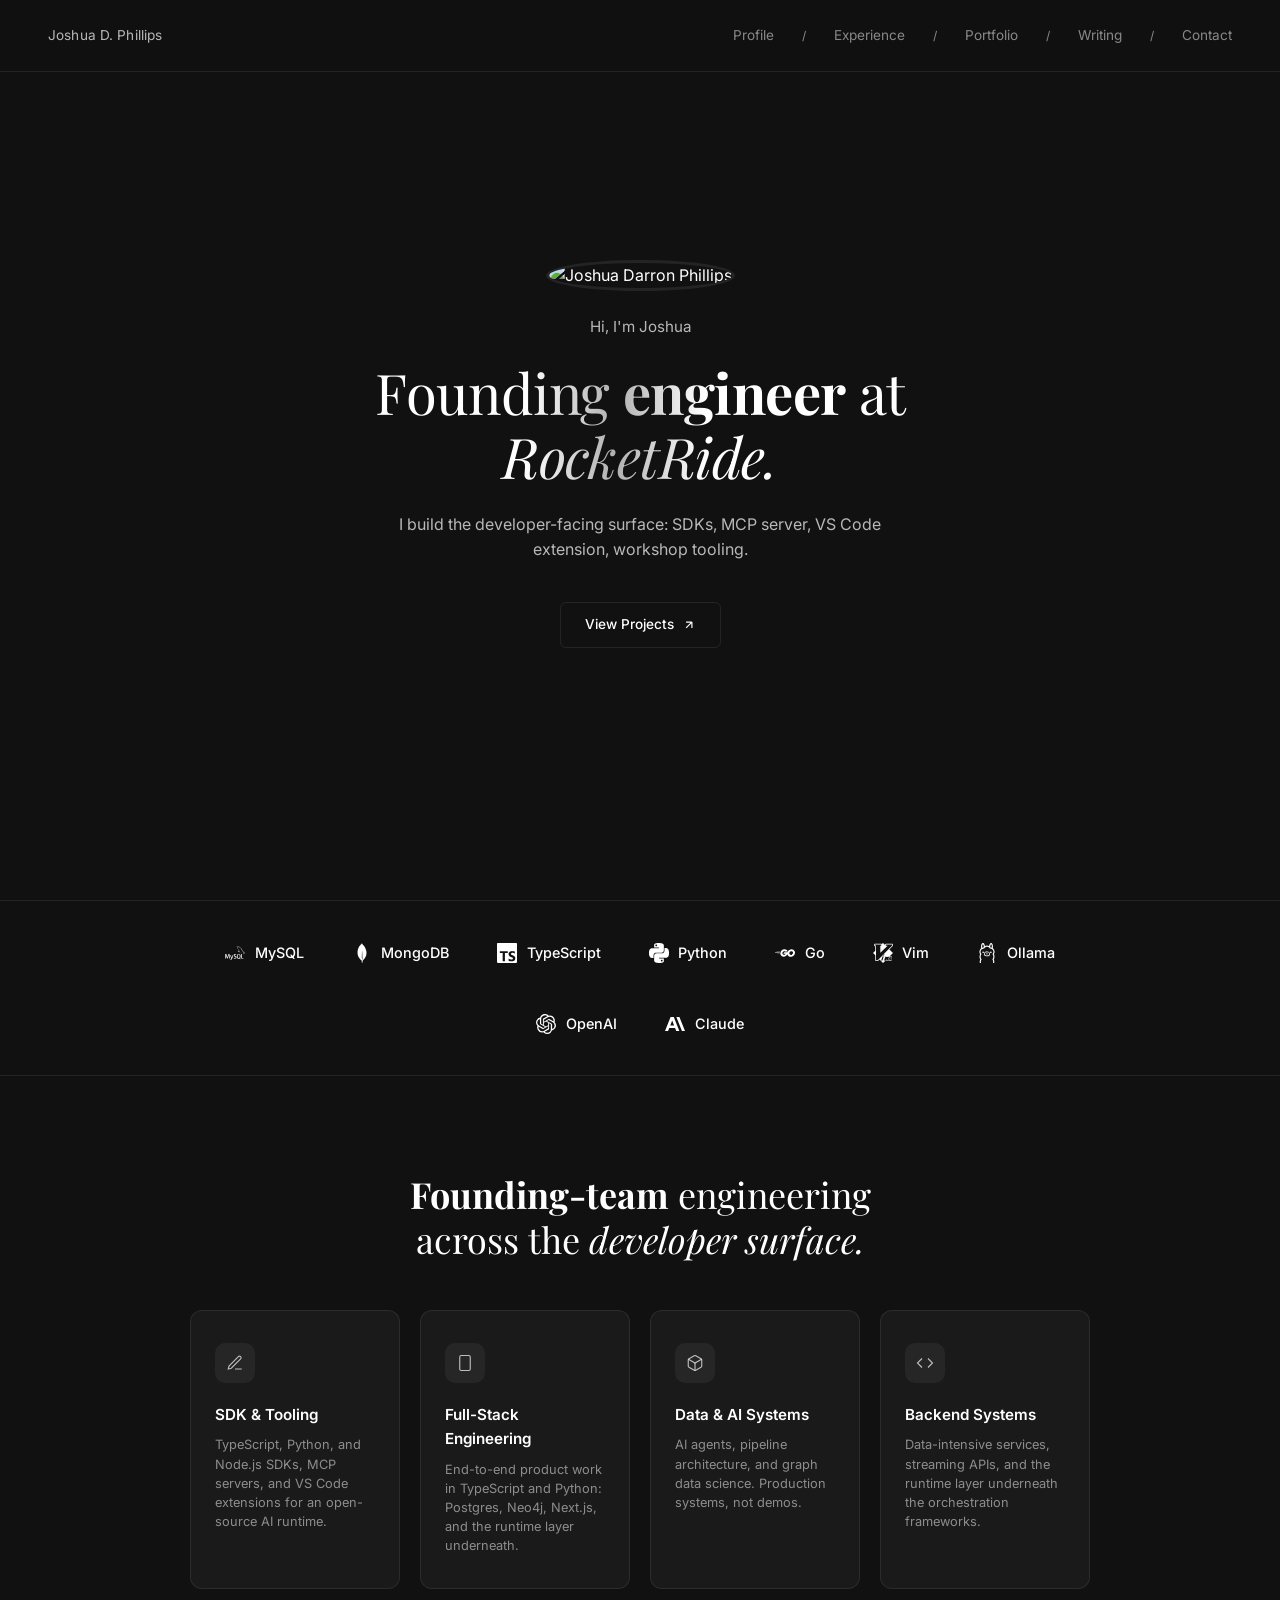
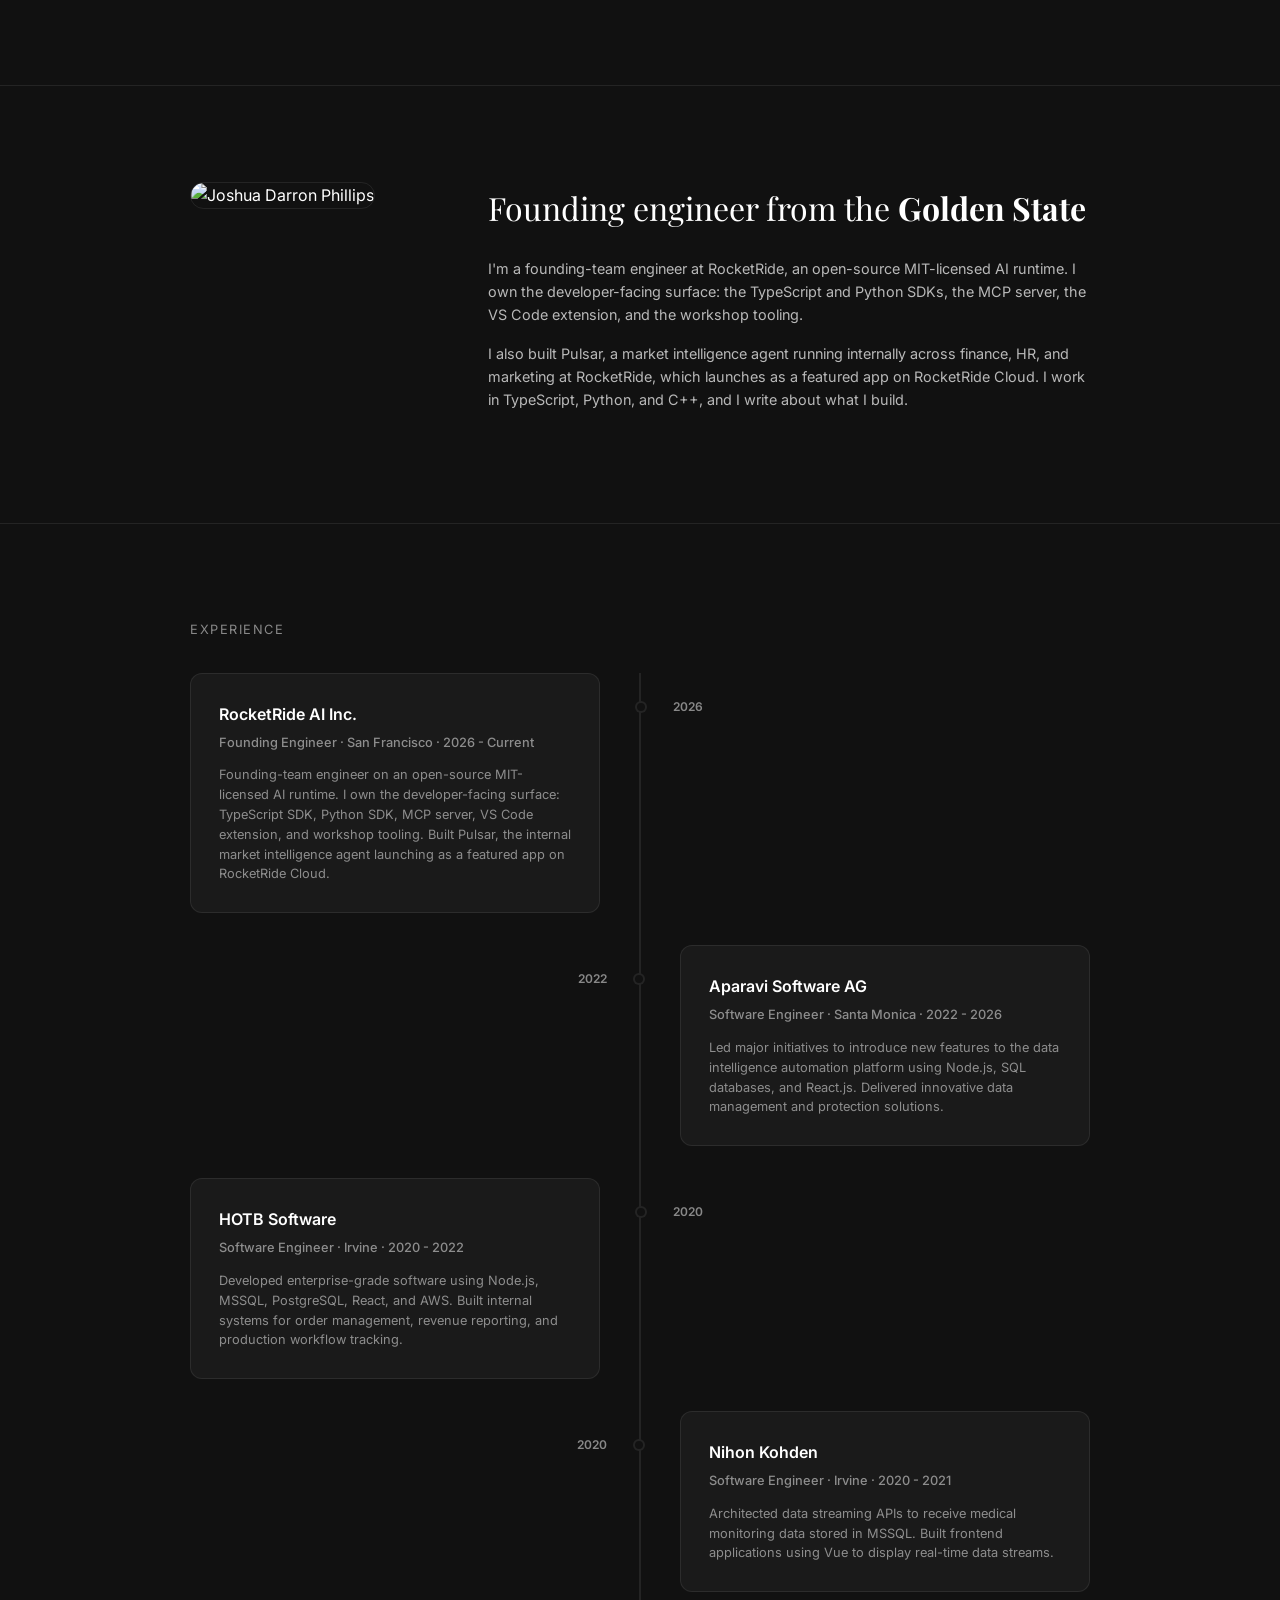
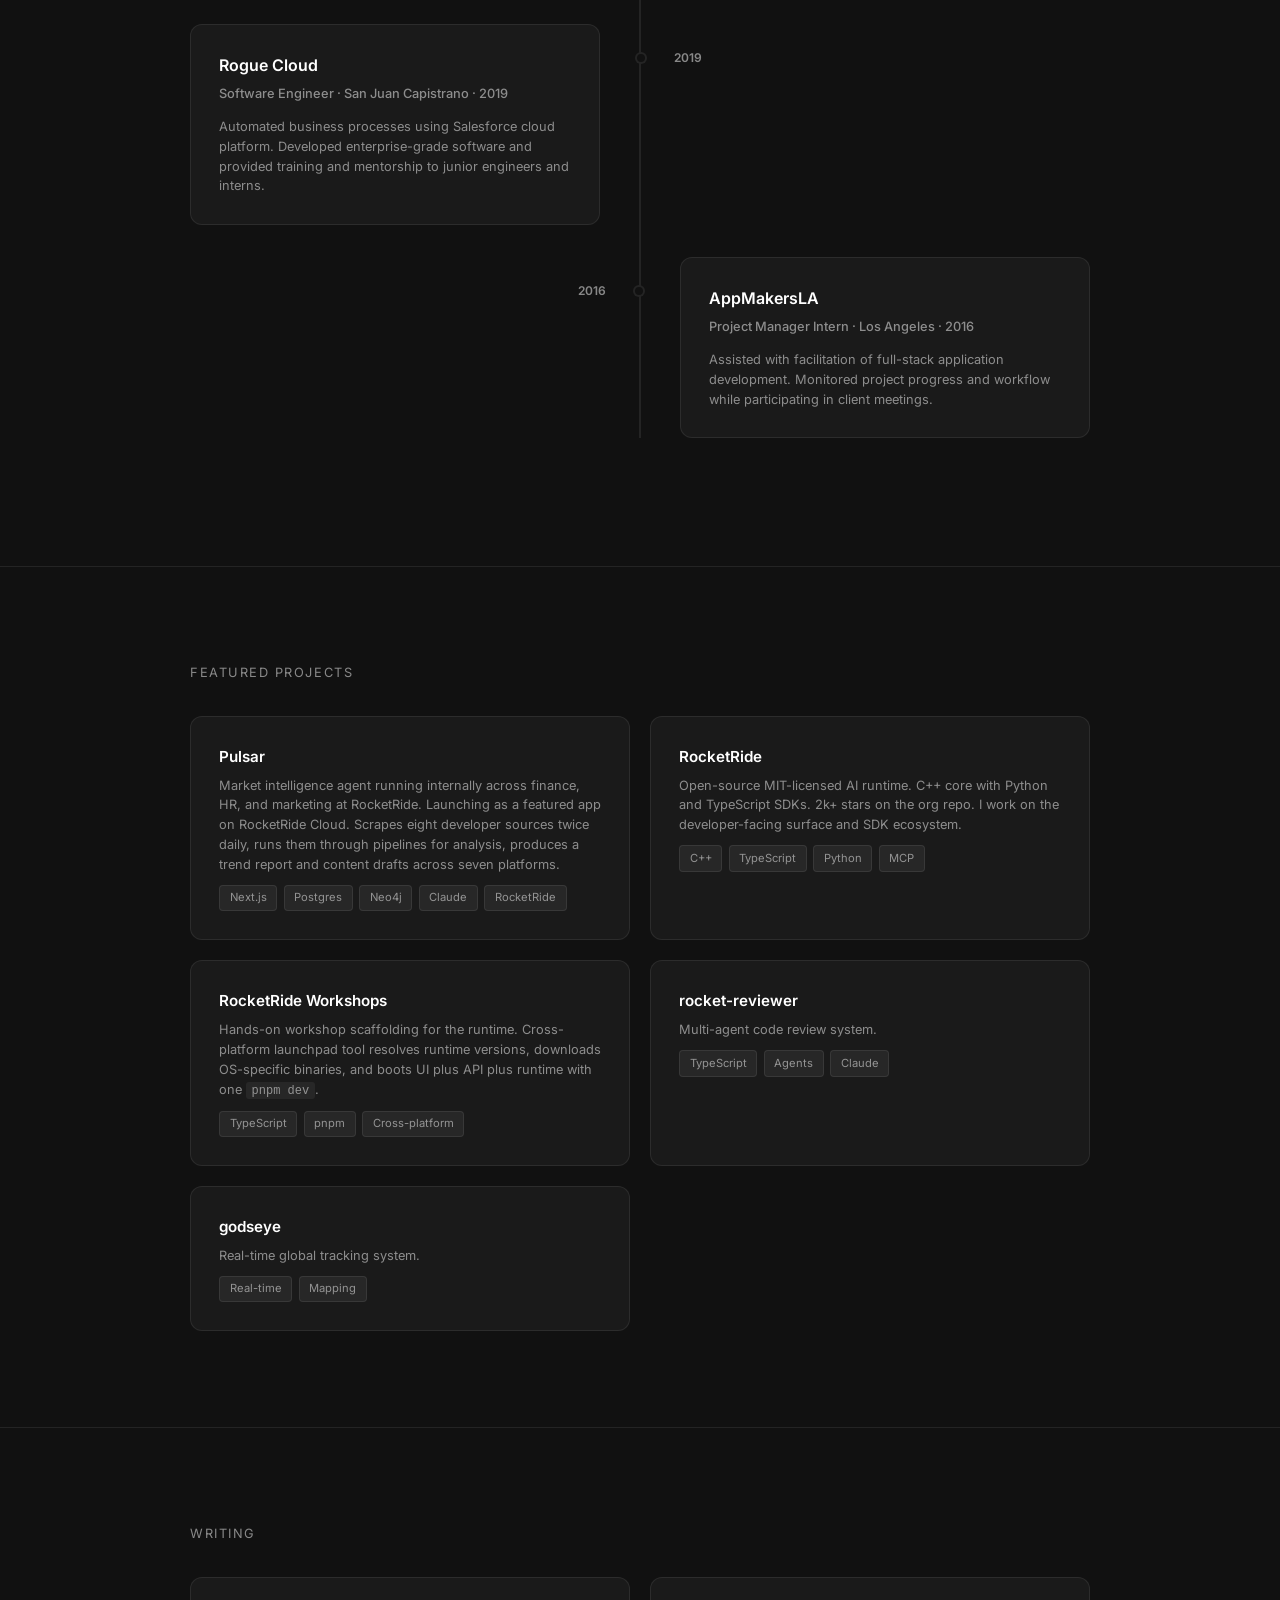
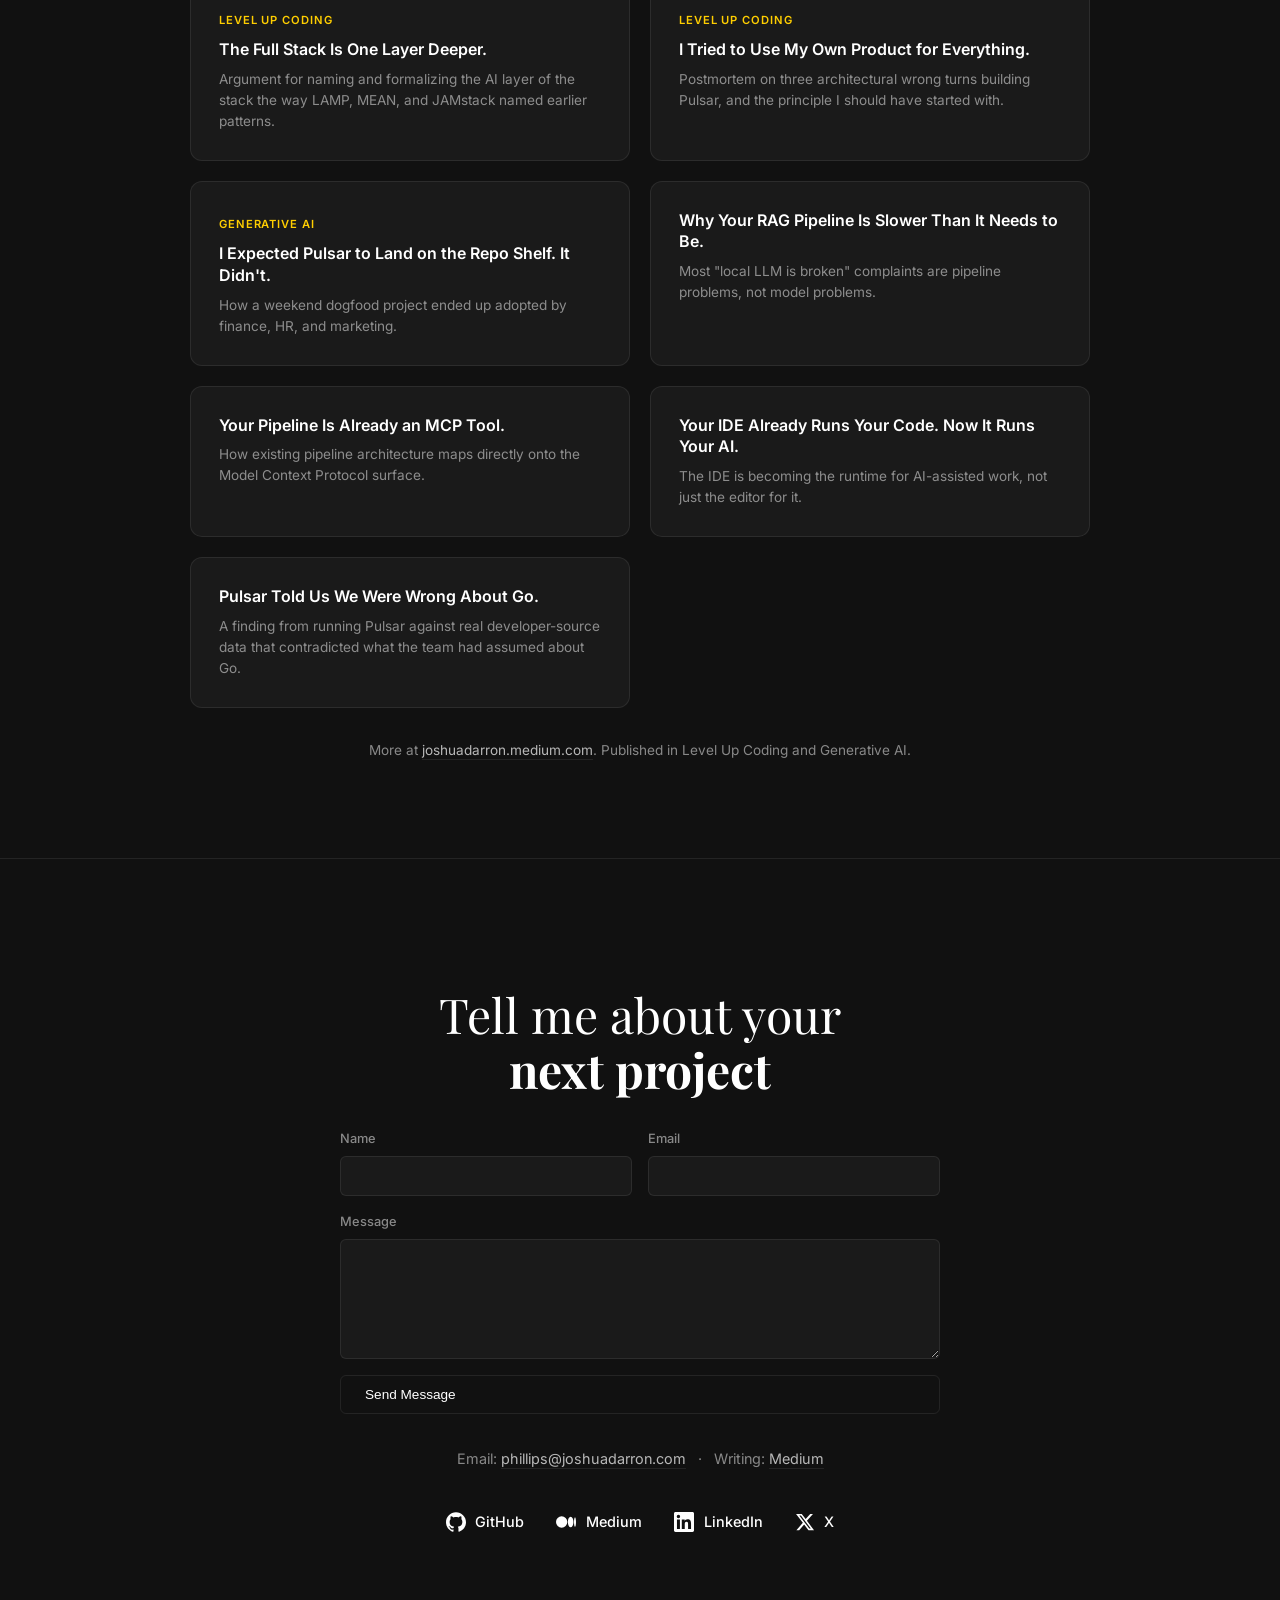
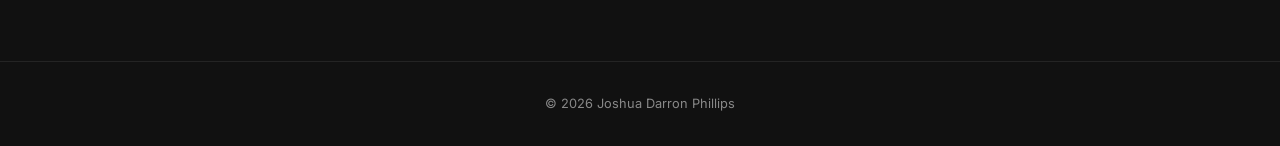
==== index.html @ dee1cbab "feat: Reposition as founding engineer and adopt clean URL routes. The site presented Joshua as a Dev" ====
<!DOCTYPE html>
<html lang="en">

<head>
	<!-- Google tag (gtag.js) -->
	<script async src="https://www.googletagmanager.com/gtag/js?id=G-89TTDMQYVC"></script>
	<script>
		window.dataLayer = window.dataLayer || [];
		function gtag(){dataLayer.push(arguments);}
		gtag('js', new Date());
		gtag('config', 'G-89TTDMQYVC');
	</script>
	<meta charset="utf-8">
	<meta name="viewport" content="width=device-width, initial-scale=1">
	<title>Joshua D. Phillips, Founding Engineer at RocketRide</title>
	<meta name="description" content="Founding-team engineer at RocketRide, an open-source MIT-licensed AI runtime. I own the developer-facing surface: TypeScript and Python SDKs, MCP server, VS Code extension, and workshop tooling. I write about what I build at joshuadarron.medium.com.">
	<meta name="author" content="Joshua Darron Phillips">
	<meta name="robots" content="index, follow, max-snippet:-1, max-image-preview:large">
	<link rel="canonical" href="https://joshuadarron.com/">
	<link rel="icon" type="image/svg+xml" href="./favicon.svg">

	<!-- Open Graph -->
	<meta property="og:type" content="website">
	<meta property="og:title" content="Joshua D. Phillips, Founding Engineer at RocketRide">
	<meta property="og:description" content="Founding-team engineer at RocketRide, an open-source MIT-licensed AI runtime. I own the developer-facing surface: TypeScript and Python SDKs, MCP server, VS Code extension, and workshop tooling.">
	<meta property="og:url" content="https://joshuadarron.com/">
	<meta property="og:image" content="https://joshuadarron.com/assets/img/profile.jpg">
	<meta property="og:site_name" content="Joshua Darron Phillips">
	<meta property="og:locale" content="en_US">

	<!-- Twitter Card -->
	<meta name="twitter:card" content="summary_large_image">
	<meta name="twitter:site" content="@joshuadarron">
	<meta name="twitter:creator" content="@joshuadarron">
	<meta name="twitter:title" content="Joshua D. Phillips, Founding Engineer at RocketRide">
	<meta name="twitter:description" content="Founding-team engineer at RocketRide, an open-source MIT-licensed AI runtime. I own the developer-facing surface: TypeScript and Python SDKs, MCP server, VS Code extension, and workshop tooling.">
	<meta name="twitter:image" content="https://joshuadarron.com/assets/img/profile.jpg">

	<!-- AI Crawlers -->
	<link rel="author" href="https://joshuadarron.com/llms.txt" type="text/plain">

	<link rel="preconnect" href="https://fonts.googleapis.com">
	<link rel="preconnect" href="https://fonts.gstatic.com" crossorigin>
	<link href="https://fonts.googleapis.com/css2?family=Inter:wght@400;500;600&family=Playfair+Display:ital,wght@0,400;0,700;1,400;1,700&display=swap"
		rel="stylesheet">
	<link rel="stylesheet" href="./assets/css/main.css">
	<link rel="stylesheet" href="./assets/css/animations.css">
	<script src="./assets/js/theme.js"></script>

	<!-- JSON-LD Structured Data -->
	<script type="application/ld+json">
	{
		"@context": "https://schema.org",
		"@graph": [
			{
				"@type": "WebSite",
				"@id": "https://joshuadarron.com/#website",
				"url": "https://joshuadarron.com/",
				"name": "Joshua Darron Phillips",
				"description": "Founding engineer at RocketRide, an open-source AI runtime. I build the developer-facing surface in TypeScript, Python, and C++."
			},
			{
				"@type": "ProfilePage",
				"@id": "https://joshuadarron.com/#profilepage",
				"url": "https://joshuadarron.com/",
				"name": "Joshua D. Phillips, Founding Engineer at RocketRide",
				"isPartOf": { "@id": "https://joshuadarron.com/#website" },
				"mainEntity": { "@id": "https://joshuadarron.com/#person" }
			},
			{
				"@type": "Person",
				"@id": "https://joshuadarron.com/#person",
				"name": "Joshua Darron Phillips",
				"jobTitle": "Founding Engineer",
				"worksFor": {
					"@type": "Organization",
					"name": "RocketRide AI Inc.",
					"url": "https://joshuadarron.com/experience/rocketride/"
				},
				"knowsAbout": [
					"AI Runtimes",
					"SDK Design",
					"MCP",
					"VS Code Extensions",
					"AI Agents",
					"Pipeline Architecture",
					"TypeScript",
					"Python",
					"C++",
					"Node.js",
					"Postgres",
					"Neo4j",
					"AWS",
					"Docker",
					"Backend Systems"
				],
				"email": "phillips@joshuadarron.com",
				"url": "https://joshuadarron.com/",
				"image": "https://joshuadarron.com/assets/img/profile.jpg",
				"address": {
					"@type": "PostalAddress",
					"addressRegion": "CA",
					"addressCountry": "US"
				},
				"sameAs": [
					"https://www.linkedin.com/in/joshuadarron/",
					"https://twitter.com/joshuadarron",
					"https://github.com/joshuadarron"
				]
			},
			{
				"@type": "ItemList",
				"@id": "https://joshuadarron.com/#experience-list",
				"name": "Professional Experience",
				"numberOfItems": 6,
				"itemListElement": [
					{
						"@type": "ListItem",
						"position": 1,
						"item": {
							"@type": "OrganizationRole",
							"roleName": "Founding Engineer",
							"startDate": "2026",
							"memberOf": { "@type": "Organization", "name": "RocketRide AI Inc." },
							"description": "Founding-team engineer owning the developer-facing surface: TypeScript SDK, Python SDK, MCP server, VS Code extension, and workshop tooling."
						}
					},
					{
						"@type": "ListItem",
						"position": 2,
						"item": {
							"@type": "OrganizationRole",
							"roleName": "Software Engineer",
							"startDate": "2022",
							"endDate": "2026",
							"memberOf": { "@type": "Organization", "name": "Aparavi Software AG" },
							"description": "Led major initiatives to introduce new features to the data intelligence automation platform."
						}
					},
					{
						"@type": "ListItem",
						"position": 3,
						"item": {
							"@type": "OrganizationRole",
							"roleName": "Software Engineer",
							"startDate": "2020",
							"endDate": "2022",
							"memberOf": { "@type": "Organization", "name": "HOTB Software" },
							"description": "Developed enterprise-grade software using Node.js, MSSQL, PostgreSQL, React, and AWS."
						}
					},
					{
						"@type": "ListItem",
						"position": 4,
						"item": {
							"@type": "OrganizationRole",
							"roleName": "Software Engineer",
							"startDate": "2020",
							"endDate": "2021",
							"memberOf": { "@type": "Organization", "name": "Nihon Kohden" },
							"description": "Architected data streaming APIs to receive medical monitoring data stored in MSSQL."
						}
					},
					{
						"@type": "ListItem",
						"position": 5,
						"item": {
							"@type": "OrganizationRole",
							"roleName": "Software Engineer",
							"startDate": "2019",
							"endDate": "2019",
							"memberOf": { "@type": "Organization", "name": "Rogue Cloud" },
							"description": "Automated business processes using Salesforce cloud platform."
						}
					},
					{
						"@type": "ListItem",
						"position": 6,
						"item": {
							"@type": "OrganizationRole",
							"roleName": "Project Manager Intern",
							"startDate": "2016",
							"endDate": "2016",
							"memberOf": { "@type": "Organization", "name": "AppMakersLA" },
							"description": "Assisted with facilitation of full-stack application development."
						}
					}
				]
			},
			{
				"@type": "ItemList",
				"@id": "https://joshuadarron.com/#portfolio-list",
				"name": "Portfolio Projects",
				"numberOfItems": 6,
				"itemListElement": [
					{
						"@type": "ListItem",
						"position": 1,
						"item": {
							"@type": "SoftwareApplication",
							"name": "Aparavi",
							"description": "Data intelligence automation platform",
							"url": "https://www.aparavi.com/",
							"applicationCategory": "BusinessApplication"
						}
					},
					{
						"@type": "ListItem",
						"position": 2,
						"item": {
							"@type": "SoftwareApplication",
							"name": "Georgia Rental Assistance",
							"description": "Government assistance platform for COVID-19 financial relief",
							"url": "https://georgiarentalassistance.ga.gov/",
							"applicationCategory": "GovernmentApplication"
						}
					},
					{
						"@type": "ListItem",
						"position": 3,
						"item": {
							"@type": "SoftwareApplication",
							"name": "CoreCompli",
							"description": "Compliance platform for enterprise organizations",
							"url": "https://hotbsoftware.com/corecompli/",
							"applicationCategory": "BusinessApplication"
						}
					},
					{
						"@type": "ListItem",
						"position": 4,
						"item": {
							"@type": "SoftwareApplication",
							"name": "MongoOQ",
							"description": "NPM package for simplified MongoDB query building",
							"url": "https://www.npmjs.com/package/mongooq",
							"applicationCategory": "DeveloperApplication"
						}
					},
					{
						"@type": "ListItem",
						"position": 5,
						"item": {
							"@type": "SoftwareApplication",
							"name": "NK Lab",
							"description": "Medical data waveform visualization application",
							"url": "https://www.nkdhs.com/products.pl?waveform=true",
							"applicationCategory": "HealthApplication"
						}
					},
					{
						"@type": "ListItem",
						"position": 6,
						"item": {
							"@type": "SoftwareApplication",
							"name": "CSViewer",
							"description": "Chrome browser extension for viewing CSV files",
							"url": "https://chromewebstore.google.com/detail/csviewer/khfkmjdhickeapmgolpnmebpppdjffnl",
							"applicationCategory": "BrowserApplication"
						}
					}
				]
			},
			{
				"@type": "FAQPage",
				"@id": "https://joshuadarron.com/#faq",
				"mainEntity": [
					{
						"@type": "Question",
						"name": "Who is Joshua Darron Phillips?",
						"acceptedAnswer": {
							"@type": "Answer",
							"text": "Joshua Darron Phillips is a founding-team engineer at RocketRide AI Inc., based in California. He builds developer tooling in TypeScript, Python, and C++ for an open-source AI runtime, and writes about what he builds."
						}
					},
					{
						"@type": "Question",
						"name": "What does Joshua Darron Phillips specialize in?",
						"acceptedAnswer": {
							"@type": "Answer",
							"text": "Joshua specializes in developer-facing tooling, SDK design, MCP servers, IDE extensions, and AI runtime architecture. His stack includes TypeScript, Python, C++, Node.js, Postgres, Neo4j, Docker, and AWS."
						}
					},
					{
						"@type": "Question",
						"name": "Where has Joshua Darron Phillips worked?",
						"acceptedAnswer": {
							"@type": "Answer",
							"text": "Joshua is a founding-team engineer at RocketRide AI Inc. Earlier he was a software engineer at Aparavi Software AG, HOTB Software, Nihon Kohden, Rogue Cloud, and a project management intern at AppMakersLA."
						}
					},
					{
						"@type": "Question",
						"name": "How can I contact Joshua Darron Phillips?",
						"acceptedAnswer": {
							"@type": "Answer",
							"text": "You can reach Joshua via email at phillips@joshuadarron.com, or connect with him on LinkedIn (linkedin.com/in/joshuadarron), Twitter (@joshuadarron), or GitHub (github.com/joshuadarron)."
						}
					},
					{
						"@type": "Question",
						"name": "What projects has Joshua Darron Phillips built?",
						"acceptedAnswer": {
							"@type": "Answer",
							"text": "Joshua built Pulsar (market intelligence agent adopted internally at RocketRide and launching as a featured app on RocketRide Cloud), the RocketRide TypeScript and Python SDKs, the RocketRide MCP server, the workshop launchpad tool, rocket-reviewer (multi-agent code review), and godseye (real-time global tracking)."
						}
					}
				]
			},
			{
				"@type": "WebPage",
				"@id": "https://joshuadarron.com/#webpage",
				"url": "https://joshuadarron.com/",
				"name": "Joshua D. Phillips, Founding Engineer at RocketRide",
				"isPartOf": { "@id": "https://joshuadarron.com/#website" },
				"speakable": {
					"@type": "SpeakableSpecification",
					"cssSelector": ["#home", "#about", "#contact"]
				}
			},
			{
				"@type": "BreadcrumbList",
				"@id": "https://joshuadarron.com/#breadcrumb",
				"itemListElement": [
					{
						"@type": "ListItem",
						"position": 1,
						"name": "Home",
						"item": "https://joshuadarron.com/"
					}
				]
			}
		]
	}
	</script>
</head>

<body>
	<a href="#main-content" class="skip-link">Skip to content</a>
	<!--
    ==============================================
    CURIOUS ABOUT WHATS UNDER THE SURFACE, HUH? 😉
    PLEASE FEEL FREE TO SWIM AROUND THE CODE
    ==============================================

                                |.
                               ::.
                               :::
              ___              |::
             `-._''--.._       |::
                 `-._   `-._  .|::
                    `-._    `-::::
                       `.     |:::.
                         )    |::`:"-._
                       <'   _.7  ::::::`-,.._
                        `-.:        `` '::::::".
                        .:'       .    .   `::::\
                      .:'        .           .:::}
                   _.:'    __          .     :::/
     ,-.___,,..--'' --.""``  ``"".-- --,.._____.-.
    ((   ___ """   -- ...     ....   __  ______  (D
     "-'`   ```''-.  __,,.......,,__      ::.  `-"
                   `<-....,,,,....-<   .:::'
                     "._       ___,,._:::(
                        ::--=''       `\:::.
                       / :::'           `\::.
                      / ::'               `\::
                     / :'                   `\:
                    ( /                       `"
                     "

    ========================================
    MEET SHERYL THE SHARK ⬆️ SHE DOESNT BITE
    ========================================
-->

	<nav aria-label="Main navigation">
		<a href="#home" class="nav-brand">Joshua D. Phillips</a>
		<div class="nav-links" id="navLinks">
			<a href="#about">Profile</a>
			<span class="nav-sep">/</span>
			<a href="#experience">Experience</a>
			<span class="nav-sep">/</span>
			<a href="#portfolio">Portfolio</a>
			<span class="nav-sep">/</span>
			<a href="#writing">Writing</a>
			<span class="nav-sep">/</span>
			<a href="#contact">Contact</a>
		</div>
		<!-- theme toggle hidden, dark theme only
		<button class="theme-toggle" id="themeToggle" aria-label="Toggle theme">
			<svg class="icon-sun" viewBox="0 0 24 24"><circle cx="12" cy="12" r="5"/><line x1="12" y1="1" x2="12" y2="3"/><line x1="12" y1="21" x2="12" y2="23"/><line x1="4.22" y1="4.22" x2="5.64" y2="5.64"/><line x1="18.36" y1="18.36" x2="19.78" y2="19.78"/><line x1="1" y1="12" x2="3" y2="12"/><line x1="21" y1="12" x2="23" y2="12"/><line x1="4.22" y1="19.78" x2="5.64" y2="18.36"/><line x1="18.36" y1="5.64" x2="19.78" y2="4.22"/></svg>
			<svg class="icon-moon" style="display:none" viewBox="0 0 24 24"><path d="M21 12.79A9 9 0 1111.21 3 7 7 0 0021 12.79z"/></svg>
		</button>
		-->
		<button class="menu-toggle" id="menuToggle" aria-label="Toggle menu">&#9776;</button>
	</nav>

	<main id="main-content">
	<!-- HERO -->
	<section class="hero" id="home">
		<picture>
			<source srcset="./assets/img/profile.webp" type="image/webp">
			<img src="./assets/img/profile.jpg" alt="Joshua Darron Phillips" class="hero-avatar">
		</picture>
		<p class="hero-greeting">Hi, I'm Joshua</p>
		<h1><span class="word">Founding</span> <strong><span class="word">engineer</span></strong> <span class="word">at</span> <em><span class="word">RocketRide.</span></em></h1>
		<p class="hero-tagline">I build the developer-facing surface: SDKs, MCP server, VS Code extension, workshop tooling.</p>
		<a href="#portfolio" class="btn-outline">
			View Projects
			<svg viewBox="0 0 24 24">
				<path d="M7 17L17 7M17 7H7M17 7V17" />
			</svg>
		</a>
	</section>

	<!-- TECHNOLOGIES BAR -->
	<div class="companies-bar">
		<div class="container">
			<span class="tech-name reveal">
				<svg width="20" height="20" viewBox="0 0 24 24" fill="currentColor">
					<path
						d="M16.405 5.501c-.115 0-.193.014-.274.033v.013h.014c.054.104.146.18.214.273.054.107.1.214.154.32l.014-.015c.094-.066.14-.172.14-.333-.04-.047-.046-.094-.08-.14-.04-.067-.126-.1-.18-.153zM5.77 18.695h-.927a50.854 50.854 0 00-.27-4.41h-.008l-1.41 4.41H2.45l-1.4-4.41h-.01a72.892 72.892 0 00-.195 4.41H0c.055-1.966.192-3.81.41-5.53h1.15l1.335 4.064h.008l1.347-4.064h1.095c.242 2.015.384 3.86.428 5.53zm4.017-4.08c-.378 2.045-.876 3.533-1.492 4.46-.482.716-1.01 1.073-1.583 1.073-.153 0-.34-.046-.566-.138v-.494c.11.017.24.026.386.026.268 0 .483-.075.647-.222.197-.18.295-.382.295-.605 0-.155-.077-.47-.23-.944L6.23 14.615h.91l.727 2.36c.164.536.233.91.205 1.123.4-1.064.678-2.227.835-3.483zm12.325 4.08h-2.63v-5.53h.885v4.85h1.745zm-3.32.135l-1.016-.5c.09-.076.177-.158.255-.25.433-.506.648-1.258.648-2.253 0-1.83-.718-2.746-2.155-2.746-.704 0-1.254.232-1.65.697-.43.508-.646 1.256-.646 2.245 0 .972.19 1.686.574 2.14.35.41.877.615 1.583.615.264 0 .506-.033.725-.098l1.325.772.36-.622zM15.5 17.588c-.225-.36-.337-.94-.337-1.736 0-1.393.424-2.09 1.27-2.09.443 0 .77.167.977.5.224.362.336.936.336 1.723 0 1.404-.424 2.108-1.27 2.108-.445 0-.77-.167-.978-.5zm-1.658-.425c0 .47-.172.856-.516 1.156-.344.3-.803.45-1.384.45-.543 0-1.064-.172-1.573-.515l.237-.476c.438.22.833.328 1.19.328.332 0 .593-.073.783-.22a.754.754 0 00.3-.615c0-.33-.23-.61-.648-.845-.388-.213-1.163-.657-1.163-.657-.422-.307-.632-.636-.632-1.177 0-.45.157-.81.47-1.085.315-.278.72-.415 1.22-.415.512 0 .98.136 1.4.41l-.213.476a2.726 2.726 0 00-1.064-.23c-.283 0-.502.068-.654.206a.685.685 0 00-.248.524c0 .328.234.61.666.85.393.215 1.187.67 1.187.67.433.305.648.63.648 1.168zm9.382-5.852c-.535-.014-.95.04-1.297.188-.1.04-.26.04-.274.167.055.053.063.14.11.214.08.134.218.313.346.407.14.11.28.216.427.31.26.16.555.255.81.416.145.094.293.213.44.313.073.05.12.14.214.172v-.02c-.046-.06-.06-.147-.105-.214-.067-.067-.134-.127-.2-.193a3.223 3.223 0 00-.695-.675c-.214-.146-.682-.35-.77-.595l-.013-.014c.146-.013.32-.066.46-.106.227-.06.435-.047.67-.106.106-.027.213-.06.32-.094v-.06c-.12-.12-.21-.283-.334-.395a8.867 8.867 0 00-1.104-.823c-.21-.134-.476-.22-.697-.334-.08-.04-.214-.06-.26-.127-.12-.146-.19-.34-.275-.514a17.69 17.69 0 01-.547-1.163c-.12-.262-.193-.523-.34-.763-.69-1.137-1.437-1.826-2.586-2.5-.247-.14-.543-.2-.856-.274-.167-.008-.334-.02-.5-.027-.11-.047-.216-.174-.31-.235-.38-.24-1.364-.76-1.644-.072-.18.434.267.862.422 1.082.115.153.26.328.34.5.047.116.06.235.107.356.106.294.207.622.347.897.073.14.153.287.247.413.054.073.146.107.167.227-.094.136-.1.334-.154.5-.24.757-.146 1.693.194 2.25.107.166.362.534.703.393.3-.12.234-.5.32-.835.02-.08.007-.133.048-.187v.015c.094.188.188.367.274.555.206.328.566.668.867.895.16.12.287.328.487.402v-.02h-.015c-.043-.058-.1-.086-.154-.133a3.445 3.445 0 01-.35-.4 8.76 8.76 0 01-.747-1.218c-.11-.21-.202-.436-.29-.643-.04-.08-.04-.2-.107-.24-.1.146-.247.273-.32.453-.127.288-.14.642-.188 1.01-.027.007-.014 0-.027.014-.214-.052-.287-.274-.367-.46-.2-.475-.233-1.238-.06-1.785.047-.14.247-.582.167-.716-.042-.127-.174-.2-.247-.303a2.478 2.478 0 01-.24-.427c-.16-.374-.24-.788-.414-1.162-.08-.173-.22-.354-.334-.513-.127-.18-.267-.307-.368-.52-.033-.073-.08-.194-.027-.274.014-.054.042-.075.094-.09.088-.072.335.022.422.062.247.1.455.194.662.334.094.066.195.193.315.226h.14c.214.047.455.014.655.073.355.114.675.28.962.46a5.953 5.953 0 012.085 2.286c.08.154.115.295.188.455.14.33.313.663.455.982.14.315.275.636.476.897.1.14.502.213.682.286.133.06.34.115.46.188.23.14.454.3.67.454.11.076.443.243.463.378z" />
				</svg>
				<span>MySQL</span>
			</span>
			<span class="tech-name reveal">
				<svg width="20" height="20" viewBox="0 0 24 24" fill="currentColor">
					<path
						d="M17.193 9.555c-1.264-5.58-4.252-7.414-4.573-8.115-.28-.394-.53-.954-.735-1.44-.036.495-.055.685-.523 1.184-.723.566-4.438 3.682-4.74 10.02-.282 5.912 4.27 9.435 4.888 9.884l.07.05A73.49 73.49 0 0111.91 24h.481c.114-1.032.284-2.056.51-3.07.417-.296.604-.463.85-.693a11.342 11.342 0 003.639-8.464c.01-.814-.103-1.662-.197-2.218zm-5.336 8.195s0-8.291.275-8.29c.213 0 .49 10.695.49 10.695-.381-.045-.765-1.76-.765-2.405z" />
				</svg>
				<span>MongoDB</span>
			</span>
			<span class="tech-name reveal">
				<svg width="20" height="20" viewBox="0 0 24 24" fill="currentColor">
					<path
						d="M1.125 0C.502 0 0 .502 0 1.125v21.75C0 23.498.502 24 1.125 24h21.75c.623 0 1.125-.502 1.125-1.125V1.125C24 .502 23.498 0 22.875 0zm17.363 9.75c.612 0 1.154.037 1.627.111a6.38 6.38 0 0 1 1.306.34v2.458a3.95 3.95 0 0 0-.643-.361 5.093 5.093 0 0 0-.717-.26 5.453 5.453 0 0 0-1.426-.2c-.3 0-.573.028-.819.086a2.1 2.1 0 0 0-.623.242c-.17.104-.3.229-.393.374a.888.888 0 0 0-.14.49c0 .196.053.373.156.529.104.156.252.304.443.444s.423.276.696.41c.273.135.582.274.926.416.47.197.892.407 1.266.628.374.222.695.473.963.753.268.279.472.598.614.957.142.359.214.776.214 1.253 0 .657-.125 1.21-.373 1.656a3.033 3.033 0 0 1-1.012 1.085 4.38 4.38 0 0 1-1.487.596c-.566.12-1.163.18-1.79.18a9.916 9.916 0 0 1-1.84-.164 5.544 5.544 0 0 1-1.512-.493v-2.63a5.033 5.033 0 0 0 3.237 1.2c.333 0 .624-.03.872-.09.249-.06.456-.144.623-.25.166-.108.29-.234.373-.38a1.023 1.023 0 0 0-.074-1.089 2.12 2.12 0 0 0-.537-.5 5.597 5.597 0 0 0-.807-.444 27.72 27.72 0 0 0-1.007-.436c-.918-.383-1.602-.852-2.053-1.405-.45-.553-.676-1.222-.676-2.005 0-.614.123-1.141.369-1.582.246-.441.58-.804 1.004-1.089a4.494 4.494 0 0 1 1.47-.629 7.536 7.536 0 0 1 1.77-.201zm-15.113.188h9.563v2.166H9.506v9.646H6.789v-9.646H3.375z" />
				</svg>
				<span>TypeScript</span>
			</span>
			<span class="tech-name reveal">
				<svg width="20" height="20" viewBox="0 0 24 24" fill="currentColor">
					<path
						d="M14.25.18l.9.2.73.26.59.3.45.32.34.34.25.34.16.33.1.3.04.26.02.2-.01.13V8.5l-.05.63-.13.55-.21.46-.26.38-.3.31-.33.25-.35.19-.35.14-.33.1-.3.07-.26.04-.21.02H8.77l-.69.05-.59.14-.5.22-.41.27-.33.32-.27.35-.2.36-.15.37-.1.35-.07.32-.04.27-.02.21v3.06H3.17l-.21-.03-.28-.07-.32-.12-.35-.18-.36-.26-.36-.36-.35-.46-.32-.59-.28-.73-.21-.88-.14-1.05-.05-1.23.06-1.22.16-1.04.24-.87.32-.71.36-.57.4-.44.42-.33.42-.24.4-.16.36-.1.32-.05.24-.01h.16l.06.01h8.16v-.83H6.18l-.01-2.75-.02-.37.05-.34.11-.31.17-.28.25-.26.31-.23.38-.2.44-.18.51-.15.58-.12.64-.1.71-.06.77-.04.84-.02 1.27.05zm-6.3 1.98l-.23.33-.08.41.08.41.23.34.33.22.41.09.41-.09.33-.22.23-.34.08-.41-.08-.41-.23-.33-.33-.22-.41-.09-.41.09zm13.09 3.95l.28.06.32.12.35.18.36.27.36.35.35.47.32.59.28.73.21.88.14 1.04.05 1.23-.06 1.23-.16 1.04-.24.86-.32.71-.36.57-.4.45-.42.33-.42.24-.4.16-.36.09-.32.05-.24.02-.16-.01h-8.22v.82h5.84l.01 2.76.02.36-.05.34-.11.31-.17.29-.25.25-.31.24-.38.2-.44.17-.51.15-.58.13-.64.09-.71.07-.77.04-.84.01-1.27-.04-1.07-.14-.9-.2-.73-.25-.59-.3-.45-.33-.34-.34-.25-.34-.16-.33-.1-.3-.04-.25-.02-.2.01-.13v-5.34l.05-.64.13-.54.21-.46.26-.38.3-.32.33-.24.35-.2.35-.14.33-.1.3-.06.26-.04.21-.02.13-.01h5.84l.69-.05.59-.14.5-.21.41-.28.33-.32.27-.35.2-.36.15-.36.1-.35.07-.32.04-.28.02-.21V6.07h2.09l.14.01zm-6.47 14.25l-.23.33-.08.41.08.41.23.33.33.23.41.08.41-.08.33-.23.23-.33.08-.41-.08-.41-.23-.33-.33-.23-.41-.08-.41.08z" />
				</svg>
				<span>Python</span>
			</span>
			<span class="tech-name reveal">
				<svg width="20" height="20" viewBox="0 0 24 24" fill="currentColor">
					<path
						d="M1.811 10.231c-.047 0-.058-.023-.035-.059l.246-.315c.023-.035.081-.058.128-.058h4.172c.046 0 .058.035.035.07l-.199.303c-.023.036-.082.07-.117.07zM.047 11.306c-.047 0-.059-.023-.035-.058l.245-.316c.023-.035.082-.058.129-.058h5.328c.047 0 .07.035.058.07l-.093.28c-.012.047-.058.07-.105.07zm2.828 1.075c-.047 0-.059-.035-.035-.07l.163-.292c.023-.035.07-.07.117-.07h2.337c.047 0 .07.035.07.082l-.023.28c0 .047-.047.082-.082.082zm12.129-2.36c-.736.187-1.239.327-1.963.514-.176.046-.187.058-.34-.117-.174-.199-.303-.327-.548-.444-.737-.362-1.45-.257-2.115.175-.795.514-1.204 1.274-1.192 2.22.011.935.654 1.706 1.577 1.835.795.105 1.46-.175 1.987-.77.105-.13.198-.27.315-.434H10.47c-.245 0-.304-.152-.222-.35.152-.362.432-.97.596-1.274a.315.315 0 01.292-.187h4.253c-.023.316-.023.631-.07.947a4.983 4.983 0 01-.958 2.29c-.841 1.11-1.94 1.8-3.33 1.986-1.145.152-2.209-.07-3.143-.77-.865-.655-1.356-1.52-1.484-2.595-.152-1.274.222-2.419.993-3.424.83-1.086 1.928-1.776 3.272-2.02 1.098-.2 2.15-.07 3.096.571.62.41 1.063.97 1.356 1.648.07.105.023.164-.117.2m3.868 6.461c-1.064-.024-2.034-.328-2.852-1.029a3.665 3.665 0 01-1.262-2.255c-.21-1.32.152-2.489.947-3.529.853-1.122 1.881-1.706 3.272-1.95 1.192-.21 2.314-.095 3.33.595.923.63 1.496 1.484 1.648 2.605.198 1.578-.257 2.863-1.344 3.962-.771.783-1.718 1.273-2.805 1.495-.315.06-.63.07-.934.106zm2.78-4.72c-.011-.153-.011-.27-.034-.387-.21-1.157-1.274-1.81-2.384-1.554-1.087.245-1.788.935-2.045 2.033-.21.912.234 1.835 1.075 2.21.643.28 1.285.244 1.905-.07.923-.48 1.425-1.228 1.484-2.233z" />
				</svg>
				<span>Go</span>
			</span>
			<span class="tech-name reveal">
				<svg width="20" height="20" viewBox="0 0 24 24" fill="currentColor">
					<path
						d="M24 11.986h-.027l-4.318-4.318 4.303-4.414V1.461l-.649-.648h-8.198l-.66.605v1.045L12.015.027V0L12 .014 11.986 0v.027l-1.29 1.291-.538-.539H2.035l-.638.692v1.885l.616.616h.72v5.31L.027 11.987H0L.014 12 0 12.014h.027l2.706 2.706v6.467l.907.523h2.322l1.857-1.904 4.166 4.166V24l.015-.014.014.014v-.028l2.51-2.509h.485c.111 0 .211-.07.25-.179l.146-.426c.028-.084.012-.172-.037-.239l1.462-1.462-.612 1.962c-.043.141.036.289.177.332.025.008.052.012.078.012h1.824c.106-.001.201-.064.243-.163l.165-.394c.025-.065.024-.138-.004-.203-.027-.065-.08-.116-.146-.142-.029-.012-.062-.019-.097-.02h-.075l.84-2.644h1.232l-1.016 3.221c-.043.141.036.289.176.332.025.008.052.012.079.012h2.002c.11 0 .207-.066.248-.17l.164-.428c.051-.138-.021-.29-.158-.341-.029-.011-.06-.017-.091-.017h-.145l1.131-3.673c.027-.082.012-.173-.039-.24l-.375-.504-.003-.005c-.051-.064-.127-.102-.209-.102h-1.436c-.071 0-.141.03-.19.081l-.4.439h-.624l-.042-.046 4.445-4.445H24L23.986 12l.014-.014zM9.838 21.139l1.579-4.509h-.501l.297-.304h1.659l-1.563 4.555h.623l-.079.258H9.838zm3.695-7.516l.15.151-.269.922-.225.226h-.969l-.181-.181.311-.871.288-.247h.895zM5.59 20.829H3.877l-.262-.15V3.091H2.379l-.1-.1V1.815l.143-.154h7.371l.213.214v1.108l-.142.173H8.785v8.688l8.807-8.688h-2.086l-.175-.188V1.805l.121-.111h7.49l.132.133v1.07L12.979 13.25h-.373c-.015-.001-.028 0-.042.001l-.02.003c-.045.01-.086.03-.119.06l-.343.295-.004.003c-.033.031-.059.069-.073.111l-.296.83-6.119 6.276zm14.768-3.952l.474-.519h1.334l.309.415-1.265 4.107h.493l-.08.209H19.84l1.124-3.564h-2.015l-1.077 3.391h.436l-.072.209H13.27l1.514-4.46H14.198l.091-.271h1.65l.519.537h.906l.491-.554h1.061l.489.535h.953z" />
				</svg>
				<span>Vim</span>
			</span>
			<span class="tech-name reveal">
				<svg width="20" height="20" viewBox="0 0 24 24" fill="currentColor">
					<path
						d="M16.361 10.26a.894.894 0 0 0-.558.47l-.072.148.001.207c0 .193.004.217.059.353.076.193.152.312.291.448.24.238.51.3.872.205a.86.86 0 0 0 .517-.436.752.752 0 0 0 .08-.498c-.064-.453-.33-.782-.724-.897a1.06 1.06 0 0 0-.466 0zm-9.203.005c-.305.096-.533.32-.65.639a1.187 1.187 0 0 0-.06.52c.057.309.31.59.598.667.362.095.632.033.872-.205.14-.136.215-.255.291-.448.055-.136.059-.16.059-.353l.001-.207-.072-.148a.894.894 0 0 0-.565-.472 1.02 1.02 0 0 0-.474.007Zm4.184 2c-.131.071-.223.25-.195.383.031.143.157.288.353.407.105.063.112.072.117.136.004.038-.01.146-.029.243-.02.094-.036.194-.036.222.002.074.07.195.143.253.064.052.076.054.255.059.164.005.198.001.264-.03.169-.082.212-.234.15-.525-.052-.243-.042-.28.087-.355.137-.08.281-.219.324-.314a.365.365 0 0 0-.175-.48.394.394 0 0 0-.181-.033c-.126 0-.207.03-.355.124l-.085.053-.053-.032c-.219-.13-.259-.145-.391-.143a.396.396 0 0 0-.193.032zm.39-2.195c-.373.036-.475.05-.654.086-.291.06-.68.195-.951.328-.94.46-1.589 1.226-1.787 2.114-.04.176-.045.234-.045.53 0 .294.005.357.043.524.264 1.16 1.332 2.017 2.714 2.173.3.033 1.596.033 1.896 0 1.11-.125 2.064-.727 2.493-1.571.114-.226.169-.372.22-.602.039-.167.044-.23.044-.523 0-.297-.005-.355-.045-.531-.288-1.29-1.539-2.304-3.072-2.497a6.873 6.873 0 0 0-.855-.031zm.645.937a3.283 3.283 0 0 1 1.44.514c.223.148.537.458.671.662.166.251.26.508.303.82.02.143.01.251-.043.482-.08.345-.332.705-.672.957a3.115 3.115 0 0 1-.689.348c-.382.122-.632.144-1.525.138-.582-.006-.686-.01-.853-.042-.57-.107-1.022-.334-1.35-.68-.264-.28-.385-.535-.45-.946-.03-.192.025-.509.137-.776.136-.326.488-.73.836-.963.403-.269.934-.46 1.422-.512.187-.02.586-.02.773-.002zm-5.503-11a1.653 1.653 0 0 0-.683.298C5.617.74 5.173 1.666 4.985 2.819c-.07.436-.119 1.04-.119 1.503 0 .544.064 1.24.155 1.721.02.107.031.202.023.208a8.12 8.12 0 0 1-.187.152 5.324 5.324 0 0 0-.949 1.02 5.49 5.49 0 0 0-.94 2.339 6.625 6.625 0 0 0-.023 1.357c.091.78.325 1.438.727 2.04l.13.195-.037.064c-.269.452-.498 1.105-.605 1.732-.084.496-.095.629-.095 1.294 0 .67.009.803.088 1.266.095.555.288 1.143.503 1.534.071.128.243.393.264.407.007.003-.014.067-.046.141a7.405 7.405 0 0 0-.548 1.873c-.062.417-.071.552-.071.991 0 .56.031.832.148 1.279L3.42 24h1.478l-.05-.091c-.297-.552-.325-1.575-.068-2.597.117-.472.25-.819.498-1.296l.148-.29v-.177c0-.165-.003-.184-.057-.293a.915.915 0 0 0-.194-.25 1.74 1.74 0 0 1-.385-.543c-.424-.92-.506-2.286-.208-3.451.124-.486.329-.918.544-1.154a.787.787 0 0 0 .223-.531c0-.195-.07-.355-.224-.522a3.136 3.136 0 0 1-.817-1.729c-.14-.96.114-2.005.69-2.834.563-.814 1.353-1.336 2.237-1.475.199-.033.57-.028.776.01.226.04.367.028.512-.041.179-.085.268-.19.374-.431.093-.215.165-.333.36-.576.234-.29.46-.489.822-.729.413-.27.884-.467 1.352-.561.17-.035.25-.04.569-.04.319 0 .398.005.569.04a4.07 4.07 0 0 1 1.914.997c.117.109.398.457.488.602.034.057.095.177.132.267.105.241.195.346.374.43.14.068.286.082.503.045.343-.058.607-.053.943.016 1.144.23 2.14 1.173 2.581 2.437.385 1.108.276 2.267-.296 3.153-.097.15-.193.27-.333.419-.301.322-.301.722-.001 1.053.493.539.801 1.866.708 3.036-.062.772-.26 1.463-.533 1.854a2.096 2.096 0 0 1-.224.258.916.916 0 0 0-.194.25c-.054.109-.057.128-.057.293v.178l.148.29c.248.476.38.823.498 1.295.253 1.008.231 2.01-.059 2.581a.845.845 0 0 0-.044.098c0 .006.329.009.732.009h.73l.02-.074.036-.134c.019-.076.057-.3.088-.516.029-.217.029-1.016 0-1.258-.11-.875-.295-1.57-.597-2.226-.032-.074-.053-.138-.046-.141.008-.005.057-.074.108-.152.376-.569.607-1.284.724-2.228.031-.26.031-1.378 0-1.628-.083-.645-.182-1.082-.348-1.525a6.083 6.083 0 0 0-.329-.7l-.038-.064.131-.194c.402-.604.636-1.262.727-2.04a6.625 6.625 0 0 0-.024-1.358 5.512 5.512 0 0 0-.939-2.339 5.325 5.325 0 0 0-.95-1.02 8.097 8.097 0 0 1-.186-.152.692.692 0 0 1 .023-.208c.208-1.087.201-2.443-.017-3.503-.19-.924-.535-1.658-.98-2.082-.354-.338-.716-.482-1.15-.455-.996.059-1.8 1.205-2.116 3.01a6.805 6.805 0 0 0-.097.726c0 .036-.007.066-.015.066a.96.96 0 0 1-.149-.078A4.857 4.857 0 0 0 12 3.03c-.832 0-1.687.243-2.456.698a.958.958 0 0 1-.148.078c-.008 0-.015-.03-.015-.066a6.71 6.71 0 0 0-.097-.725C8.997 1.392 8.337.319 7.46.048a2.096 2.096 0 0 0-.585-.041Zm.293 1.402c.248.197.523.759.682 1.388.03.113.06.244.069.292.007.047.026.152.041.233.067.365.098.76.102 1.24l.002.475-.12.175-.118.178h-.278c-.324 0-.646.041-.954.124l-.238.06c-.033.007-.038-.003-.057-.144a8.438 8.438 0 0 1 .016-2.323c.124-.788.413-1.501.696-1.711.067-.05.079-.049.157.013zm9.825-.012c.17.126.358.46.498.888.28.854.36 2.028.212 3.145-.019.14-.024.151-.057.144l-.238-.06a3.693 3.693 0 0 0-.954-.124h-.278l-.119-.178-.119-.175.002-.474c.004-.669.066-1.19.214-1.772.157-.623.434-1.185.68-1.382.078-.062.09-.063.159-.012z" />
				</svg>
				<span>Ollama</span>
			</span>
			<span class="tech-name reveal">
				<svg width="20" height="20" viewBox="0 0 24 24" fill="currentColor">
					<path
						d="M22.2819 9.8211a5.9847 5.9847 0 0 0-.5157-4.9108 6.0462 6.0462 0 0 0-6.5098-2.9A6.0651 6.0651 0 0 0 4.9807 4.1818a5.9847 5.9847 0 0 0-3.9977 2.9 6.0462 6.0462 0 0 0 .7427 7.0966 5.98 5.98 0 0 0 .511 4.9107 6.051 6.051 0 0 0 6.5146 2.9001A5.9847 5.9847 0 0 0 13.2599 24a6.0557 6.0557 0 0 0 5.7718-4.2058 5.9894 5.9894 0 0 0 3.9977-2.9001 6.0557 6.0557 0 0 0-.7475-7.0729zm-9.022 12.6081a4.4755 4.4755 0 0 1-2.8764-1.0408l.1419-.0804 4.7783-2.7582a.7948.7948 0 0 0 .3927-.6813v-6.7369l2.02 1.1686a.071.071 0 0 1 .038.052v5.5826a4.504 4.504 0 0 1-4.4945 4.4944zm-9.6607-4.1254a4.4708 4.4708 0 0 1-.5346-3.0137l.142.0852 4.783 2.7582a.7712.7712 0 0 0 .7806 0l5.8428-3.3685v2.3324a.0804.0804 0 0 1-.0332.0615L9.74 19.9502a4.4992 4.4992 0 0 1-6.1408-1.6464zM2.3408 7.8956a4.485 4.485 0 0 1 2.3655-1.9728V11.6a.7664.7664 0 0 0 .3879.6765l5.8144 3.3543-2.0201 1.1685a.0757.0757 0 0 1-.071 0l-4.8303-2.7865A4.504 4.504 0 0 1 2.3408 7.872zm16.5963 3.8558L13.1038 8.364 15.1192 7.2a.0757.0757 0 0 1 .071 0l4.8303 2.7913a4.4944 4.4944 0 0 1-.6765 8.1042v-5.6772a.79.79 0 0 0-.407-.667zm2.0107-3.0231l-.142-.0852-4.7735-2.7818a.7759.7759 0 0 0-.7854 0L9.409 9.2297V6.8974a.0662.0662 0 0 1 .0284-.0615l4.8303-2.7866a4.4992 4.4992 0 0 1 6.6802 4.66zM8.3065 12.863l-2.02-1.1638a.0804.0804 0 0 1-.038-.0567V6.0742a4.4992 4.4992 0 0 1 7.3757-3.4537l-.142.0805L8.704 5.459a.7948.7948 0 0 0-.3927.6813zm1.0976-2.3654l2.602-1.4998 2.6069 1.4998v2.9994l-2.5974 1.4997-2.6067-1.4997Z" />
				</svg>
				<span>OpenAI</span>
			</span>
			<span class="tech-name reveal">
				<svg width="20" height="20" viewBox="0 0 24 24" fill="currentColor">
					<path
						d="M17.3041 3.541h-3.6718l6.696 16.918H24Zm-10.6082 0L0 20.459h3.7442l1.3693-3.5527h7.0052l1.3693 3.5528h3.7442L10.5363 3.5409Zm-.3712 10.2232 2.2914-5.9456 2.2914 5.9456Z" />
				</svg>
				<span>Claude</span>
			</span>
		</div>
	</div>

	<!-- SERVICES -->
	<section class="services">
		<div class="container">
			<p class="services-heading"><strong>Founding-team</strong> engineering across the
				<em>developer surface.</em></p>
			<div class="services-grid">
				<div class="service-card reveal">
					<div class="service-icon">
						<svg viewBox="0 0 24 24">
							<path
								d="M12 20h9M16.5 3.5a2.121 2.121 0 013 3L7 19l-4 1 1-4L16.5 3.5z" />
						</svg>
					</div>
					<h3>SDK &amp; Tooling</h3>
					<p>TypeScript, Python, and Node.js SDKs, MCP servers, and VS Code extensions for an
						open-source AI runtime.</p>
				</div>
				<div class="service-card reveal">
					<div class="service-icon">
						<svg viewBox="0 0 24 24">
							<rect x="5" y="2" width="14" height="20" rx="2" ry="2" />
							<line x1="12" y1="18" x2="12.01" y2="18" />
						</svg>
					</div>
					<h3>Full-Stack Engineering</h3>
					<p>End-to-end product work in TypeScript and Python: Postgres, Neo4j, Next.js, and
						the runtime layer underneath.</p>
				</div>
				<div class="service-card reveal">
					<div class="service-icon">
						<svg viewBox="0 0 24 24">
							<path
								d="M21 16V8a2 2 0 00-1-1.73l-7-4a2 2 0 00-2 0l-7 4A2 2 0 003 8v8a2 2 0 001 1.73l7 4a2 2 0 002 0l7-4A2 2 0 0021 16z" />
							<polyline points="3.27 6.96 12 12.01 20.73 6.96" />
							<line x1="12" y1="22.08" x2="12" y2="12" />
						</svg>
					</div>
					<h3>Data &amp; AI Systems</h3>
					<p>AI agents, pipeline architecture, and graph data science. Production systems,
						not demos.</p>
				</div>
				<div class="service-card reveal">
					<div class="service-icon">
						<svg viewBox="0 0 24 24">
							<polyline points="16 18 22 12 16 6" />
							<polyline points="8 6 2 12 8 18" />
						</svg>
					</div>
					<h3>Backend Systems</h3>
					<p>Data-intensive services, streaming APIs, and the runtime layer underneath the
						orchestration frameworks.</p>
				</div>
			</div>
		</div>
	</section>

	<!-- ABOUT -->
	<section class="about" id="about">
		<div class="container">
			<div class="about-grid reveal">
				<picture>
					<source srcset="./assets/img/profile.webp" type="image/webp">
					<img src="./assets/img/profile.jpg" alt="Joshua Darron Phillips" class="about-photo" loading="lazy">
				</picture>
				<div class="about-content">
					<h2>Founding engineer from the <strong>Golden State</strong></h2>
					<p>I'm a founding-team engineer at RocketRide, an open-source MIT-licensed AI
						runtime. I own the developer-facing surface: the TypeScript and Python
						SDKs, the MCP server, the VS Code extension, and the workshop tooling.</p>
					<p>I also built Pulsar, a market intelligence agent running internally across
						finance, HR, and marketing at RocketRide, which launches as a featured app
						on RocketRide Cloud. I work in TypeScript, Python, and C++, and I write
						about what I build.</p>
				</div>
			</div>
		</div>
	</section>

	<!-- BLOG (hidden) -->
	<!--
	<section class="blog" id="blog">
		<div class="container">
			<p class="section-label">Blog</p>
			<div class="blog-grid" id="blogGrid"></div>
		</div>
	</section>
	-->

	<!-- EXPERIENCE -->
	<section class="experience" id="experience">
		<div class="container">
			<p class="section-label">Experience</p>
			<div class="timeline" id="experienceTimeline">
				<div class="timeline-line" id="timelineLine"></div>
				<div class="timeline-item reveal">
					<span class="timeline-year">2026</span>
					<div class="timeline-marker"></div>
					<a href="/experience/rocketride/" class="exp-card-link" aria-label="View experience at RocketRide AI Inc.">
						<div class="exp-card">
							<h3>RocketRide AI Inc.</h3>
							<div class="meta">Founding Engineer &middot; San Francisco &middot;
								2026 - Current</div>
							<p>Founding-team engineer on an open-source MIT-licensed AI runtime. I own
								the developer-facing surface: TypeScript SDK, Python SDK, MCP server,
								VS Code extension, and workshop tooling. Built Pulsar, the internal
								market intelligence agent launching as a featured app on RocketRide
								Cloud.</p>
						</div>
					</a>
				</div>
				<div class="timeline-item right reveal">
					<span class="timeline-year">2022</span>
					<div class="timeline-marker"></div>
					<a href="/experience/aparavi/" class="exp-card-link" aria-label="View experience at Aparavi Software AG">
						<div class="exp-card">
							<h3>Aparavi Software AG</h3>
							<div class="meta">Software Engineer &middot; Santa Monica &middot; 2022 - 2026
							</div>
							<p>Led major initiatives to introduce new features to the data intelligence
								automation platform using Node.js, SQL databases, and React.js.
								Delivered innovative data management and protection solutions.</p>
						</div>
					</a>
				</div>
				<div class="timeline-item reveal">
					<span class="timeline-year">2020</span>
					<div class="timeline-marker"></div>
					<a href="/experience/hotb/" class="exp-card-link" aria-label="View experience at HOTB Software">
						<div class="exp-card">
							<h3>HOTB Software</h3>
							<div class="meta">Software Engineer &middot; Irvine &middot; 2020 - 2022</div>
							<p>Developed enterprise-grade software using Node.js, MSSQL, PostgreSQL, React,
								and AWS. Built internal systems for order management, revenue reporting,
								and production workflow tracking.</p>
						</div>
					</a>
				</div>
				<div class="timeline-item right reveal">
					<span class="timeline-year">2020</span>
					<div class="timeline-marker"></div>
					<a href="/experience/nihonkohden/" class="exp-card-link" aria-label="View experience at Nihon Kohden">
						<div class="exp-card">
							<h3>Nihon Kohden</h3>
							<div class="meta">Software Engineer &middot; Irvine &middot; 2020 - 2021</div>
							<p>Architected data streaming APIs to receive medical monitoring data stored in
								MSSQL. Built frontend applications using Vue to display real-time data
								streams.</p>
						</div>
					</a>
				</div>
				<div class="timeline-item reveal">
					<span class="timeline-year">2019</span>
					<div class="timeline-marker"></div>
					<a href="/experience/roguecloud/" class="exp-card-link" aria-label="View experience at Rogue Cloud">
						<div class="exp-card">
							<h3>Rogue Cloud</h3>
							<div class="meta">Software Engineer &middot; San Juan Capistrano &middot; 2019
							</div>
							<p>Automated business processes using Salesforce cloud platform. Developed
								enterprise-grade software and provided training and mentorship to junior
								engineers and interns.</p>
						</div>
					</a>
				</div>
				<div class="timeline-item right reveal">
					<span class="timeline-year">2016</span>
					<div class="timeline-marker"></div>
					<a href="/experience/appmakersla/" class="exp-card-link" aria-label="View experience at AppMakersLA">
						<div class="exp-card">
							<h3>AppMakersLA</h3>
							<div class="meta">Project Manager Intern &middot; Los Angeles &middot; 2016
							</div>
							<p>Assisted with facilitation of full-stack application development. Monitored
								project progress and workflow while participating in client meetings.
							</p>
						</div>
					</a>
				</div>
			</div>
		</div>
	</section>

	<!-- PORTFOLIO -->
	<section class="portfolio" id="portfolio">
		<div class="container">
			<p class="section-label">Featured Projects</p>
			<div class="project-grid project-grid-featured">
				<div class="project-card project-card-textonly reveal">
					<a href="https://github.com/joshuadarron/pulsar" target="_blank" rel="noopener">
						<div class="card-body">
							<h3>Pulsar</h3>
							<p>Market intelligence agent running internally across finance, HR, and
								marketing at RocketRide. Launching as a featured app on RocketRide
								Cloud. Scrapes eight developer sources twice daily, runs them through
								pipelines for analysis, produces a trend report and content drafts
								across seven platforms.</p>
							<div class="project-tags">
								<span>Next.js</span><span>Postgres</span><span>Neo4j</span><span>Claude</span><span>RocketRide</span>
							</div>
						</div>
					</a>
				</div>
				<div class="project-card project-card-textonly reveal">
					<a href="https://github.com/rocketride-org/rocketride-server" target="_blank" rel="noopener">
						<div class="card-body">
							<h3>RocketRide</h3>
							<p>Open-source MIT-licensed AI runtime. C++ core with Python and TypeScript
								SDKs. 2k+ stars on the org repo. I work on the developer-facing
								surface and SDK ecosystem.</p>
							<div class="project-tags">
								<span>C++</span><span>TypeScript</span><span>Python</span><span>MCP</span>
							</div>
						</div>
					</a>
				</div>
				<div class="project-card project-card-textonly reveal">
					<a href="https://github.com/rocketride-org/rocketride-workshops" target="_blank" rel="noopener">
						<div class="card-body">
							<h3>RocketRide Workshops</h3>
							<p>Hands-on workshop scaffolding for the runtime. Cross-platform launchpad
								tool resolves runtime versions, downloads OS-specific binaries, and
								boots UI plus API plus runtime with one <code>pnpm dev</code>.</p>
							<div class="project-tags">
								<span>TypeScript</span><span>pnpm</span><span>Cross-platform</span>
							</div>
						</div>
					</a>
				</div>
				<div class="project-card project-card-textonly reveal">
					<a href="https://github.com/joshuadarron/rocket-reviewer" target="_blank" rel="noopener">
						<div class="card-body">
							<h3>rocket-reviewer</h3>
							<p>Multi-agent code review system.</p>
							<div class="project-tags">
								<span>TypeScript</span><span>Agents</span><span>Claude</span>
							</div>
						</div>
					</a>
				</div>
				<div class="project-card project-card-textonly reveal">
					<a href="https://github.com/joshuadarron/godseye" target="_blank" rel="noopener">
						<div class="card-body">
							<h3>godseye</h3>
							<p>Real-time global tracking system.</p>
							<div class="project-tags">
								<span>Real-time</span><span>Mapping</span>
							</div>
						</div>
					</a>
				</div>
			</div>
		</div>
	</section>

	<!-- WRITING -->
	<section class="writing" id="writing">
		<div class="container">
			<p class="section-label">Writing</p>
			<div class="writing-grid">
				<a class="writing-card reveal" href="https://joshuadarron.medium.com/the-full-stack-is-one-layer-deeper-youve-been-building-it-0be0ae1d0fdf" target="_blank" rel="noopener">
					<span class="writing-pub">Level Up Coding</span>
					<h3>The Full Stack Is One Layer Deeper.</h3>
					<p>Argument for naming and formalizing the AI layer of the stack the way LAMP,
						MEAN, and JAMstack named earlier patterns.</p>
				</a>
				<a class="writing-card reveal" href="https://joshuadarron.medium.com/i-tried-to-use-my-own-product-for-everything-59ce8ffcc32c" target="_blank" rel="noopener">
					<span class="writing-pub">Level Up Coding</span>
					<h3>I Tried to Use My Own Product for Everything.</h3>
					<p>Postmortem on three architectural wrong turns building Pulsar, and the
						principle I should have started with.</p>
				</a>
				<a class="writing-card reveal" href="https://medium.com/generative-ai/i-expected-pulsar-to-land-on-the-repo-shelf-it-didnt-ef81909a73f3" target="_blank" rel="noopener">
					<span class="writing-pub">Generative AI</span>
					<h3>I Expected Pulsar to Land on the Repo Shelf. It Didn't.</h3>
					<p>How a weekend dogfood project ended up adopted by finance, HR, and
						marketing.</p>
				</a>
				<a class="writing-card reveal" href="https://joshuadarron.medium.com/why-your-rag-pipeline-is-slower-than-it-needs-to-be-419c6cdf89a8" target="_blank" rel="noopener">
					<h3>Why Your RAG Pipeline Is Slower Than It Needs to Be.</h3>
					<p>Most "local LLM is broken" complaints are pipeline problems, not model
						problems.</p>
				</a>
				<a class="writing-card reveal" href="https://joshuadarron.medium.com/your-pipeline-is-already-an-mcp-tool-80449730886f" target="_blank" rel="noopener">
					<h3>Your Pipeline Is Already an MCP Tool.</h3>
					<p>How existing pipeline architecture maps directly onto the Model Context
						Protocol surface.</p>
				</a>
				<a class="writing-card reveal" href="https://joshuadarron.medium.com/your-ide-already-runs-your-code-now-it-runs-your-ai-65acfde22f66" target="_blank" rel="noopener">
					<h3>Your IDE Already Runs Your Code. Now It Runs Your AI.</h3>
					<p>The IDE is becoming the runtime for AI-assisted work, not just the editor for
						it.</p>
				</a>
				<a class="writing-card reveal" href="https://joshuadarron.medium.com/pulsar-told-us-we-were-wrong-about-go-f1fdfa892b3d" target="_blank" rel="noopener">
					<h3>Pulsar Told Us We Were Wrong About Go.</h3>
					<p>A finding from running Pulsar against real developer-source data that
						contradicted what the team had assumed about Go.</p>
				</a>
			</div>
			<p class="writing-footer reveal">More at
				<a href="https://joshuadarron.medium.com/" target="_blank" rel="noopener">joshuadarron.medium.com</a>.
				Published in Level Up Coding and Generative AI.
			</p>
		</div>
	</section>

	<!-- TESTIMONIALS (hidden) -->
	<!--
	<section class="testimonials" id="testimonials">
		<div class="container">
			<p class="section-label">Testimonials</p>
			<div class="testimonials-grid">
				<div class="testimonial-card reveal">
					<blockquote>An exceptional engineer who brings both technical depth and clear communication to every project. A true pleasure to work with.</blockquote>
					<p class="testimonial-author">Jane Doe</p>
					<p class="testimonial-title">Engineering Manager, Acme Corp</p>
				</div>
				<div class="testimonial-card reveal">
					<blockquote>Joshua's ability to translate complex technical concepts into understandable documentation is unmatched. He elevated our entire developer experience.</blockquote>
					<p class="testimonial-author">John Smith</p>
					<p class="testimonial-title">VP of Product, TechStart Inc.</p>
				</div>
				<div class="testimonial-card reveal">
					<blockquote>A rare combination of deep backend expertise and genuine care for the developer community. His contributions made a lasting impact on our platform.</blockquote>
					<p class="testimonial-author">Sarah Johnson</p>
					<p class="testimonial-title">CTO, DataFlow Systems</p>
				</div>
			</div>
		</div>
	</section>
	-->

	<!-- CONTACT -->
	<section class="contact" id="contact">
		<div class="container">
			<h2 class="reveal">Tell me about your<br><strong>next project</strong></h2>
			<form class="contact-form reveal" action="https://formspree.io/f/xwvrpnkv" method="POST">
				<div class="form-row">
					<div class="form-group">
						<label for="contactName">Name</label>
						<input type="text" id="contactName" name="name" required>
					</div>
					<div class="form-group">
						<label for="contactEmail">Email</label>
						<input type="email" id="contactEmail" name="email" required>
					</div>
				</div>
				<div class="form-group">
					<label for="contactMessage">Message</label>
					<textarea id="contactMessage" name="message" required></textarea>
				</div>
				<button type="submit" class="btn-outline">Send Message</button>
			</form>
			<p class="contact-email reveal">
				Email: <a href="mailto:phillips@joshuadarron.com">phillips@joshuadarron.com</a>
				<span class="contact-sep">&middot;</span>
				Writing: <a href="https://joshuadarron.medium.com/" target="_blank" rel="noopener">Medium</a>
			</p>
			<div class="contact-links">
				<a href="https://github.com/joshuadarron" class="reveal" target="_blank" rel="noopener">
					<svg width="20" height="20" viewBox="0 0 24 24" fill="currentColor">
						<path
							d="M12 .297c-6.63 0-12 5.373-12 12 0 5.303 3.438 9.8 8.205 11.385.6.113.82-.258.82-.577 0-.285-.01-1.04-.015-2.04-3.338.724-4.042-1.61-4.042-1.61C4.422 18.07 3.633 17.7 3.633 17.7c-1.087-.744.084-.729.084-.729 1.205.084 1.838 1.236 1.838 1.236 1.07 1.835 2.809 1.305 3.495.998.108-.776.417-1.305.76-1.605-2.665-.3-5.466-1.332-5.466-5.93 0-1.31.465-2.38 1.235-3.22-.135-.303-.54-1.523.105-3.176 0 0 1.005-.322 3.3 1.23.96-.267 1.98-.399 3-.405 1.02.006 2.04.138 3 .405 2.28-1.552 3.285-1.23 3.285-1.23.645 1.653.24 2.873.12 3.176.765.84 1.23 1.91 1.23 3.22 0 4.61-2.805 5.625-5.475 5.92.42.36.81 1.096.81 2.22 0 1.606-.015 2.896-.015 3.286 0 .315.21.69.825.57C20.565 22.092 24 17.592 24 12.297c0-6.627-5.373-12-12-12" />
					</svg>
					<span>GitHub</span>
				</a>
				<a href="https://joshuadarron.medium.com/" class="reveal" target="_blank" rel="noopener">
					<svg width="20" height="20" viewBox="0 0 24 24" fill="currentColor">
						<path d="M13.54 12a6.8 6.8 0 01-6.77 6.82A6.8 6.8 0 010 12a6.8 6.8 0 016.77-6.82A6.8 6.8 0 0113.54 12zM20.96 12c0 3.54-1.51 6.42-3.38 6.42-1.87 0-3.39-2.88-3.39-6.42s1.52-6.42 3.39-6.42 3.38 2.88 3.38 6.42M24 12c0 3.17-.53 5.75-1.19 5.75-.66 0-1.19-2.58-1.19-5.75s.53-5.75 1.19-5.75C23.47 6.25 24 8.83 24 12z" />
					</svg>
					<span>Medium</span>
				</a>
				<a href="https://www.linkedin.com/in/joshuadarron/" class="reveal" target="_blank" rel="noopener">
					<svg width="20" height="20" viewBox="0 0 24 24" fill="currentColor">
						<path
							d="M20.447 20.452h-3.554v-5.569c0-1.328-.027-3.037-1.852-3.037-1.853 0-2.136 1.445-2.136 2.939v5.667H9.351V9h3.414v1.561h.046c.477-.9 1.637-1.85 3.37-1.85 3.601 0 4.267 2.37 4.267 5.455v6.286zM5.337 7.433a2.062 2.062 0 01-2.063-2.065 2.064 2.064 0 112.063 2.065zm1.782 13.019H3.555V9h3.564v11.452zM22.225 0H1.771C.792 0 0 .774 0 1.729v20.542C0 23.227.792 24 1.771 24h20.451C23.2 24 24 23.227 24 22.271V1.729C24 .774 23.2 0 22.222 0h.003z" />
					</svg>
					<span>LinkedIn</span>
				</a>
				<a href="https://twitter.com/joshuadarron" class="reveal" target="_blank" rel="noopener">
					<svg width="20" height="20" viewBox="0 0 24 24" fill="currentColor">
						<path
							d="M18.244 2.25h3.308l-7.227 8.26 8.502 11.24H16.17l-5.214-6.817L4.99 21.75H1.68l7.73-8.835L1.254 2.25H8.08l4.713 6.231zm-1.161 17.52h1.833L7.084 4.126H5.117z" />
					</svg>
					<span>X</span>
				</a>
			</div>
		</div>
	</section>
	</main>

	<footer>
		&copy; 2026 Joshua Darron Phillips
	</footer>

	<button class="back-to-top" id="backToTop" aria-label="Back to top">
		<svg viewBox="0 0 24 24"><polyline points="18 15 12 9 6 15"/></svg>
	</button>

	<script src="./assets/js/nav.js"></script>
	<script src="./assets/js/reveal.js"></script>
	<script src="./assets/js/hero.js"></script>
	<script src="./assets/js/cards.js"></script>
	<script src="./assets/js/spotlight.js"></script>
	<script src="./assets/js/back-to-top.js"></script>
	<script src="./assets/js/blog.js"></script>
	<script src="./assets/js/timeline.js"></script>
	<script src="./assets/js/analytics.js"></script>
	<script>
		if ('serviceWorker' in navigator) {
			navigator.serviceWorker.register('./sw.js');
		}
	</script>
	<script>
		document.querySelector('.contact-form').addEventListener('submit', function (e) {
			e.preventDefault();
			var form = this;
			var btn = form.querySelector('button[type="submit"]');
			btn.disabled = true;
			btn.textContent = 'Sending…';
			fetch(form.action, {
				method: 'POST',
				body: new FormData(form),
				headers: { 'Accept': 'application/json' }
			}).then(function (res) {
				if (res.ok) {
					form.reset();
					showToast('Thanks, I look forward to chatting with you!');
				} else {
					showToast('Something went wrong. Please try again.');
				}
			}).catch(function () {
				showToast('Something went wrong. Please try again.');
			}).finally(function () {
				btn.disabled = false;
				btn.textContent = 'Send Message';
			});
		});

		function showToast(msg) {
			var existing = document.getElementById('form-toast');
			if (existing) existing.remove();
			var toast = document.createElement('div');
			toast.id = 'form-toast';
			toast.textContent = msg;
			toast.style.cssText = 'position:fixed;bottom:2rem;left:50%;transform:translateX(-50%);background:#d4edda;color:#155724;padding:1rem 2rem;border-radius:8px;font-size:1rem;z-index:9999;opacity:0;transition:opacity .3s;box-shadow:0 4px 20px rgba(0,0,0,.15);border:1px solid #c3e6cb;';
			document.body.appendChild(toast);
			requestAnimationFrame(function () { toast.style.opacity = '1'; });
			setTimeout(function () {
				toast.style.opacity = '0';
				setTimeout(function () { toast.remove(); }, 300);
			}, 4000);
		}
	</script>

</body>

</html>
---- assets/css/main.css ----
*,
*::before,
*::after {
	margin: 0;
	padding: 0;
	box-sizing: border-box;
}

:root {
	--accent: #FFCE00;
	--bg: #111111;
	--bg-card: #1a1a1a;
	--bg-card-hover: #222222;
	--border: rgba(255, 255, 255, 0.08);
	--text: #ffffff;
	--text-muted: rgba(255, 255, 255, 0.5);
	--text-secondary: rgba(255, 255, 255, 0.7);
	--nav-height: 72px;
	--font-sans: 'Inter', system-ui, -apple-system, sans-serif;
	--font-serif: 'Playfair Display', Georgia, serif;
}

html {
	scroll-behavior: smooth;
}

body {
	font-family: var(--font-sans);
	color: var(--text);
	background: var(--bg);
	line-height: 1.6;
	-webkit-font-smoothing: antialiased;
}

/* NAV */
nav {
	position: fixed;
	top: 0;
	width: 100%;
	height: var(--nav-height);
	background: rgba(17, 17, 17, 0.9);
	backdrop-filter: blur(12px);
	-webkit-backdrop-filter: blur(12px);
	display: flex;
	align-items: center;
	justify-content: space-between;
	padding: 0 3rem;
	z-index: 100;
	border-bottom: 1px solid var(--border);
}

.nav-brand {
	font-size: 0.85rem;
	color: var(--text-secondary);
	text-decoration: none;
	letter-spacing: 0.01em;
}

.nav-links {
	display: flex;
	align-items: center;
	gap: 1.75rem;
}

.nav-links a {
	text-decoration: none;
	color: var(--text-muted);
	font-size: 0.85rem;
	font-weight: 400;
	transition: color 0.2s;
}

.nav-links a:hover {
	color: var(--text);
}

.nav-sep {
	color: var(--text-muted);
	font-size: 0.75rem;
	user-select: none;
}

.menu-toggle {
	display: none;
	background: none;
	border: none;
	color: var(--text);
	font-size: 1.25rem;
	cursor: pointer;
}

/* SECTIONS */
section {
	padding: 6rem 2rem;
}

.container {
	max-width: 900px;
	margin: 0 auto;
}

/* HERO */
.hero {
	min-height: 100vh;
	display: flex;
	flex-direction: column;
	align-items: center;
	justify-content: center;
	text-align: center;
	padding-top: var(--nav-height);
	padding-bottom: 4rem;
}

.hero-avatar {
	width: 100px;
	height: 100px;
	border-radius: 50%;
	object-fit: cover;
	border: 3px solid var(--border);
	margin-bottom: 1.5rem;
}

.hero-greeting {
	font-size: 0.95rem;
	color: var(--text-secondary);
	margin-bottom: 1.25rem;
	font-weight: 400;
}

.hero h1 {
	font-family: var(--font-serif);
	font-size: 3.5rem;
	font-weight: 400;
	line-height: 1.15;
	margin-bottom: 2.5rem;
	max-width: 650px;
	letter-spacing: -0.01em;
	background: linear-gradient(90deg,
			#ffffff 0%,
			#ffffff 35%,
			#b0b0b0 50%,
			#ffffff 65%,
			#ffffff 100%);
	background-size: 600px 100%;
	background-clip: text;
	-webkit-background-clip: text;
	color: transparent;
}

.hero h1 strong {
	font-weight: 700;
	color: inherit;
}

.hero h1 em {
	font-style: italic;
	color: inherit;
}

.hero-tagline {
	font-size: 1rem;
	color: var(--text-secondary);
	max-width: 560px;
	line-height: 1.55;
	margin: -1rem auto 2.5rem;
	padding: 0 1rem;
}

.btn-outline {
	display: inline-flex;
	align-items: center;
	gap: 0.5rem;
	padding: 0.7rem 1.5rem;
	border: 1px solid var(--border);
	border-radius: 6px;
	color: var(--text);
	text-decoration: none;
	font-size: 0.85rem;
	font-weight: 500;
	transition: border-color 0.2s, background 0.2s;
	background: transparent;
}

.btn-outline:hover {
	border-color: rgba(255, 255, 255, 0.25);
	background: rgba(255, 255, 255, 0.04);
}

.btn-outline svg {
	width: 14px;
	height: 14px;
	stroke: currentColor;
	fill: none;
	stroke-width: 2;
}

/* COMPANIES / EXPERIENCE LOGOS BAR */
.companies-bar {
	border-top: 1px solid var(--border);
	border-bottom: 1px solid var(--border);
	padding: 2.5rem 2rem;
}

.companies-bar .container {
	display: flex;
	align-items: center;
	justify-content: center;
	gap: 3rem;
	flex-wrap: wrap;
}

.company-name {
	font-size: 0.95rem;
	font-weight: 600;
	color: var(--text-muted);
	letter-spacing: 0.02em;
	white-space: nowrap;
}

.tech-name {
	display: inline-flex;
	align-items: center;
	gap: 0.6rem;
	font-size: 0.9rem;
	font-weight: 500;
	color: #fff;
	white-space: nowrap;
}

.tech-name svg {
	flex-shrink: 0;
}

/* SERVICES / SKILLS SECTION */
.services {
	text-align: center;
}

.services-heading {
	font-family: var(--font-serif);
	font-size: 2.25rem;
	font-weight: 400;
	line-height: 1.25;
	max-width: 550px;
	margin: 0 auto 3rem;
}

.services-heading strong {
	font-weight: 700;
}

.services-heading em {
	font-style: italic;
}

.services-grid {
	display: grid;
	grid-template-columns: repeat(4, 1fr);
	gap: 1.25rem;
}

.service-card {
	background: var(--bg-card);
	border: 1px solid var(--border);
	border-radius: 12px;
	padding: 2rem 1.5rem;
	text-align: left;
	transition: border-color 0.2s, background 0.2s;
}

.service-card:hover {
	border-color: rgba(255, 255, 255, 0.15);
	background: var(--bg-card-hover);
}

.service-icon {
	width: 40px;
	height: 40px;
	border-radius: 10px;
	background: rgba(255, 255, 255, 0.05);
	display: flex;
	align-items: center;
	justify-content: center;
	margin-bottom: 1.25rem;
}

.service-icon svg {
	width: 18px;
	height: 18px;
	stroke: var(--text-secondary);
	fill: none;
	stroke-width: 1.5;
}

.service-card h3 {
	font-size: 0.95rem;
	font-weight: 600;
	margin-bottom: 0.5rem;
}

.service-card p {
	font-size: 0.8rem;
	color: var(--text-muted);
	line-height: 1.5;
}

/* PROFILE / ABOUT */
.about {
	border-top: 1px solid var(--border);
}

.about-grid {
	display: grid;
	grid-template-columns: 250px 1fr;
	gap: 3rem;
	align-items: start;
}

.about-photo {
	width: 250px;
	height: 250px;
	border-radius: 16px;
	object-fit: cover;
	border: 1px solid var(--border);
}

.about-content h2 {
	font-family: var(--font-serif);
	font-size: 2rem;
	font-weight: 400;
	margin-bottom: 1.5rem;
}

.about-content h2 strong {
	font-weight: 700;
}

.about-content p {
	color: var(--text-secondary);
	margin-bottom: 1rem;
	font-size: 0.9rem;
}

/* EXPERIENCE */
.experience {
	border-top: 1px solid var(--border);
}

.experience .section-label {
	font-size: 0.8rem;
	text-transform: uppercase;
	letter-spacing: 0.12em;
	color: var(--text-muted);
	margin-bottom: 2rem;
}

.exp-grid {
	display: grid;
	grid-template-columns: 1fr 1fr;
	gap: 1.25rem;
}

.exp-card-link {
	text-decoration: none;
	color: inherit;
	display: block;
	cursor: pointer;
	height: 100%;
}

.exp-card {
	background: var(--bg-card);
	border: 1px solid var(--border);
	border-radius: 12px;
	padding: 1.75rem;
	transition: border-color 0.2s, background 0.2s;
	height: 100%;
}

.exp-card-link:hover .exp-card {
	border-color: rgba(255, 255, 255, 0.15);
	background: var(--bg-card-hover);
}

.exp-card h3 {
	font-size: 1rem;
	font-weight: 600;
	margin-bottom: 0.35rem;
}

.exp-card .meta {
	font-size: 0.8rem;
	color: var(--text-muted);
	font-weight: 500;
	margin-bottom: 0.75rem;
}

.exp-card p {
	font-size: 0.8rem;
	color: var(--text-muted);
	line-height: 1.55;
}

/* PORTFOLIO */
.portfolio {
	border-top: 1px solid var(--border);
}

.portfolio .section-label {
	font-size: 0.8rem;
	text-transform: uppercase;
	letter-spacing: 0.12em;
	color: var(--text-muted);
	margin-bottom: 2rem;
}

.project-grid {
	display: grid;
	grid-template-columns: repeat(3, 1fr);
	gap: 1.25rem;
}

.project-card {
	background: var(--bg-card);
	border: 1px solid var(--border);
	border-radius: 12px;
	overflow: hidden;
	transition: border-color 0.2s, transform 0.2s, background 0.2s;
}

.project-card:hover {
	border-color: rgba(255, 255, 255, 0.15);
	transform: translateY(-2px);
	background: var(--bg-card-hover);
}

.project-card a {
	text-decoration: none;
	color: inherit;
	display: block;
}

.project-card .img-wrap {
	position: relative;
	overflow: hidden;
}

.project-card .img-wrap::after {
	content: '';
	position: absolute;
	inset: 0;
	background: rgba(30, 30, 30, 0.6);
	transition: opacity 0.3s;
}

.project-card:hover .img-wrap::after {
	opacity: 0;
}

.project-card img {
	width: 100%;
	height: 160px;
	object-fit: cover;
	display: block;
	border-bottom: 1px solid var(--border);
}

.project-card .card-body {
	padding: 1.25rem;
}

.project-card .card-body h3 {
	font-size: 0.95rem;
	font-weight: 600;
	margin-bottom: 0.25rem;
}

.project-card .card-body p {
	font-size: 0.8rem;
	color: var(--text-muted);
}

.project-tags {
	display: flex;
	gap: 0.4rem;
	flex-wrap: wrap;
	margin-top: 0.65rem;
}

.project-tags span {
	font-size: 0.7rem;
	background: rgba(255, 255, 255, 0.06);
	padding: 0.2rem 0.6rem;
	border-radius: 4px;
	color: var(--text-muted);
	border: 1px solid var(--border);
}

/* PROJECT CARD: text-only variant (no image) */
.project-grid-featured {
	grid-template-columns: repeat(2, 1fr);
}

.project-card-textonly .card-body {
	padding: 1.75rem;
}

.project-card-textonly .card-body p {
	margin-top: 0.4rem;
	line-height: 1.55;
}

.project-card-textonly code {
	font-family: ui-monospace, "SF Mono", Menlo, Consolas, monospace;
	font-size: 0.75rem;
	background: rgba(255, 255, 255, 0.06);
	padding: 0.1rem 0.35rem;
	border-radius: 3px;
}

/* WRITING */
.writing {
	border-top: 1px solid var(--border);
}

.writing .section-label {
	font-size: 0.8rem;
	text-transform: uppercase;
	letter-spacing: 0.12em;
	color: var(--text-muted);
	margin-bottom: 2rem;
}

.writing-grid {
	display: grid;
	grid-template-columns: repeat(2, 1fr);
	gap: 1.25rem;
}

.writing-card {
	display: block;
	background: var(--bg-card);
	border: 1px solid var(--border);
	border-radius: 12px;
	padding: 1.75rem;
	text-decoration: none;
	color: inherit;
	transition: border-color 0.2s, background 0.2s, transform 0.2s;
}

.writing-card:hover {
	border-color: rgba(255, 255, 255, 0.15);
	background: var(--bg-card-hover);
	transform: translateY(-2px);
}

.writing-pub {
	display: inline-block;
	font-size: 0.7rem;
	font-weight: 600;
	letter-spacing: 0.08em;
	text-transform: uppercase;
	color: var(--accent);
	margin-bottom: 0.6rem;
}

.writing-card h3 {
	font-size: 1rem;
	font-weight: 600;
	line-height: 1.35;
	margin-bottom: 0.5rem;
}

.writing-card p {
	font-size: 0.85rem;
	color: var(--text-muted);
	line-height: 1.55;
}

.writing-footer {
	margin-top: 2rem;
	font-size: 0.85rem;
	color: var(--text-muted);
	text-align: center;
}

.writing-footer a {
	color: var(--text-secondary);
	text-decoration: none;
	border-bottom: 1px solid var(--border);
	padding-bottom: 1px;
}

.writing-footer a:hover {
	color: var(--text);
}

.contact-sep {
	color: var(--text-muted);
	margin: 0 0.5rem;
}

/* CONTACT CTA */
.contact {
	border-top: 1px solid var(--border);
	text-align: center;
	padding: 8rem 2rem;
}

.contact h2 {
	font-family: var(--font-serif);
	font-size: 3rem;
	font-weight: 400;
	line-height: 1.15;
	margin-bottom: 2rem;
}

.contact h2 strong {
	font-weight: 700;
}

.contact-email {
	display: inline-block;
	color: var(--text-muted);
	font-size: 0.9rem;
	margin-bottom: 2.5rem;
}

.contact-email a {
	color: var(--text-secondary);
	text-decoration: none;
	border-bottom: 1px solid var(--border);
	padding-bottom: 1px;
	transition: color 0.2s, border-color 0.2s;
}

.contact-email a:hover {
	color: var(--text);
	border-color: var(--text-muted);
}

.contact-links {
	display: flex;
	gap: 2rem;
	justify-content: center;
}

.contact-links a {
	display: inline-flex;
	align-items: center;
	gap: 0.6rem;
	text-decoration: none;
	color: #fff;
	font-size: 0.9rem;
	font-weight: 500;
	transition: opacity 0.2s;
}

.contact-links a:hover {
	opacity: 0.7;
}

.contact-links svg {
	flex-shrink: 0;
}

/* FOOTER */
footer {
	text-align: center;
	padding: 2rem;
	font-size: 0.8rem;
	color: var(--text-muted);
	border-top: 1px solid var(--border);
}

/* LIGHT THEME */
[data-theme="light"] {
	--accent: #FFCE00;
	--bg: #ffffff;
	--bg-card: #f5f5f5;
	--bg-card-hover: #ececec;
	--border: rgba(0, 0, 0, 0.1);
	--text: #111111;
	--text-muted: rgba(0, 0, 0, 0.5);
	--text-secondary: rgba(0, 0, 0, 0.7);
}

[data-theme="light"] nav {
	background: rgba(255, 255, 255, 0.9);
}

[data-theme="light"] .nav-links {
	background: rgba(255, 255, 255, 0.98);
}

[data-theme="light"] .hero h1 {
	background: linear-gradient(90deg,
			#111111 0%,
			#111111 35%,
			#555555 50%,
			#111111 65%,
			#111111 100%);
	background-size: 600px 100%;
	background-clip: text;
	-webkit-background-clip: text;
	color: transparent;
}

[data-theme="light"] body::before {
	background: radial-gradient(600px circle at var(--mx, 50%) var(--my, 50%), rgba(0, 0, 0, 0.02), transparent 70%);
}

[data-theme="light"] body::after {
	opacity: 0.015;
}

[data-theme="light"] .contact-email a {
	background-image: linear-gradient(#111, #111);
}

[data-theme="light"] .project-card .img-wrap::after {
	background: rgba(240, 240, 240, 0.4);
}

[data-theme="light"] .nav-links a::after {
	background: #111;
}

[data-theme="light"] .tech-name {
	color: #111;
}

[data-theme="light"] .contact-links a {
	color: #111;
}

[data-theme="light"] .detail-header {
	background: rgba(255, 255, 255, 0.9);
}

/* SKIP LINK */
.skip-link {
	position: absolute;
	top: -100%;
	left: 1rem;
	background: var(--accent);
	color: #111;
	padding: 0.5rem 1rem;
	border-radius: 0 0 6px 6px;
	font-size: 0.85rem;
	font-weight: 600;
	text-decoration: none;
	z-index: 200;
	transition: top 0.2s;
}

.skip-link:focus {
	top: 0;
}

/* THEME TOGGLE */
.theme-toggle {
	background: none;
	border: 1px solid var(--border);
	border-radius: 6px;
	color: var(--text);
	cursor: pointer;
	padding: 0.4rem;
	display: flex;
	align-items: center;
	justify-content: center;
	transition: border-color 0.2s;
}

.theme-toggle:hover {
	border-color: rgba(255, 255, 255, 0.25);
}

[data-theme="light"] .theme-toggle:hover {
	border-color: rgba(0, 0, 0, 0.25);
}

.theme-toggle svg {
	width: 18px;
	height: 18px;
	stroke: currentColor;
	fill: none;
	stroke-width: 2;
}

/* BACK TO TOP */
.back-to-top {
	position: fixed;
	bottom: 2rem;
	right: 2rem;
	width: 44px;
	height: 44px;
	border-radius: 50%;
	background: var(--bg-card);
	border: 1px solid var(--border);
	color: var(--text);
	cursor: pointer;
	display: flex;
	align-items: center;
	justify-content: center;
	opacity: 0;
	visibility: hidden;
	transition: opacity 0.3s, visibility 0.3s, border-color 0.2s;
	z-index: 90;
}

.back-to-top.visible {
	opacity: 1;
	visibility: visible;
}

.back-to-top:hover {
	border-color: rgba(255, 255, 255, 0.25);
}

[data-theme="light"] .back-to-top:hover {
	border-color: rgba(0, 0, 0, 0.25);
}

.back-to-top svg {
	width: 20px;
	height: 20px;
	stroke: currentColor;
	fill: none;
	stroke-width: 2;
}

/* CONTACT FORM */
.contact-form {
	max-width: 600px;
	margin: 0 auto 2rem;
	text-align: left;
}

.contact-form .form-row {
	display: grid;
	grid-template-columns: 1fr 1fr;
	gap: 1rem;
	margin-bottom: 1rem;
}

.contact-form .form-group {
	display: flex;
	flex-direction: column;
}

.contact-form label {
	font-size: 0.8rem;
	color: var(--text-muted);
	margin-bottom: 0.4rem;
	font-weight: 500;
}

.contact-form input,
.contact-form textarea {
	background: var(--bg-card);
	border: 1px solid var(--border);
	border-radius: 6px;
	color: var(--text);
	font-family: var(--font-sans);
	font-size: 0.85rem;
	padding: 0.7rem 1rem;
	transition: border-color 0.2s;
}

.contact-form input:focus,
.contact-form textarea:focus {
	outline: none;
	border-color: var(--accent);
}

.contact-form textarea {
	resize: vertical;
	min-height: 120px;
	margin-bottom: 1rem;
}

.contact-form button {
	width: 100%;
}

/* TESTIMONIALS */
.testimonials {
	border-top: 1px solid var(--border);
}

.testimonials .section-label {
	font-size: 0.8rem;
	text-transform: uppercase;
	letter-spacing: 0.12em;
	color: var(--text-muted);
	margin-bottom: 2rem;
}

.testimonials-grid {
	display: grid;
	grid-template-columns: repeat(3, 1fr);
	gap: 1.25rem;
}

.testimonial-card {
	background: var(--bg-card);
	border: 1px solid var(--border);
	border-radius: 12px;
	padding: 1.75rem;
	transition: border-color 0.2s, background 0.2s;
}

.testimonial-card:hover {
	border-color: rgba(255, 255, 255, 0.15);
	background: var(--bg-card-hover);
}

.testimonial-card blockquote {
	font-size: 0.85rem;
	color: var(--text-secondary);
	line-height: 1.6;
	font-style: italic;
	margin-bottom: 1.25rem;
}

.testimonial-card blockquote::before {
	content: '\201C';
	font-family: var(--font-serif);
	font-size: 2rem;
	color: var(--accent);
	display: block;
	margin-bottom: 0.5rem;
	line-height: 1;
}

.testimonial-author {
	font-size: 0.85rem;
	font-weight: 600;
}

.testimonial-title {
	font-size: 0.75rem;
	color: var(--text-muted);
}

/* BLOG LISTING */
.blog {
	border-top: 1px solid var(--border);
}

.blog .section-label {
	font-size: 0.8rem;
	text-transform: uppercase;
	letter-spacing: 0.12em;
	color: var(--text-muted);
	margin-bottom: 2rem;
}

.blog-grid {
	display: grid;
	grid-template-columns: 1fr 1fr;
	gap: 1.25rem;
}

.blog-card {
	background: var(--bg-card);
	border: 1px solid var(--border);
	border-radius: 12px;
	padding: 1.75rem;
	transition: border-color 0.2s, background 0.2s;
}

.blog-card:hover {
	border-color: rgba(255, 255, 255, 0.15);
	background: var(--bg-card-hover);
}

.blog-card a {
	text-decoration: none;
	color: inherit;
}

.blog-card h3 {
	font-size: 1rem;
	font-weight: 600;
	margin-bottom: 0.5rem;
}

.blog-card .blog-date {
	font-size: 0.75rem;
	color: var(--text-muted);
	margin-bottom: 0.75rem;
}

.blog-card p {
	font-size: 0.8rem;
	color: var(--text-muted);
	line-height: 1.55;
}

/* TIMELINE */
.timeline {
	position: relative;
	max-width: 900px;
	margin: 0 auto;
}

.timeline::before {
	content: '';
	position: absolute;
	left: 50%;
	top: 0;
	bottom: 0;
	width: 2px;
	background: var(--border);
	transform: translateX(-50%);
}

.timeline-line {
	position: absolute;
	left: 50%;
	top: 0;
	width: 2px;
	height: 0;
	background: var(--accent);
	transform: translateX(-50%);
	transition: height 0.1s linear;
}

.timeline-item {
	position: relative;
	width: 50%;
	margin-bottom: 2rem;
	padding-right: 2.5rem;
	box-sizing: border-box;
}

.timeline-item.right {
	margin-left: 50%;
	padding-right: 0;
	padding-left: 2.5rem;
}

.timeline-marker {
	position: absolute;
	right: -7px;
	top: 1.75rem;
	width: 12px;
	height: 12px;
	border-radius: 50%;
	background: var(--bg);
	border: 2px solid var(--border);
	z-index: 1;
	transition: border-color 0.3s;
}

.timeline-item.right .timeline-marker {
	right: auto;
	left: -7px;
}

.timeline-item.active .timeline-marker {
	border-color: var(--accent);
	background: var(--accent);
}

.timeline-year {
	position: absolute;
	right: -4.5rem;
	top: 1.5rem;
	font-size: 0.75rem;
	color: var(--text-muted);
	font-weight: 600;
	white-space: nowrap;
	text-align: center;
	width: 3rem;
}

.timeline-item.right .timeline-year {
	right: auto;
	left: -4.5rem;
}

/* RESPONSIVE */
@media (max-width: 768px) {
	nav {
		padding: 0 1.5rem;
	}

	.nav-links {
		display: none;
		position: absolute;
		top: var(--nav-height);
		left: 0;
		right: 0;
		background: rgba(17, 17, 17, 0.98);
		backdrop-filter: blur(12px);
		flex-direction: column;
		padding: 1.5rem;
		border-bottom: 1px solid var(--border);
		gap: 1rem;
	}

	.nav-links.open {
		display: flex;
	}

	.nav-sep {
		display: none;
	}

	.menu-toggle {
		display: block;
	}

	.hero h1 {
		font-size: 2.25rem;
	}

	.hero-avatar {
		width: 80px;
		height: 80px;
	}

	.services-grid {
		grid-template-columns: 1fr 1fr;
	}

	.about-grid {
		grid-template-columns: 1fr;
		justify-items: center;
		text-align: center;
	}

	.about-photo {
		width: 200px;
		height: 200px;
	}

	.exp-grid {
		grid-template-columns: 1fr;
	}

	.project-grid {
		grid-template-columns: 1fr 1fr;
	}

	.project-grid-featured {
		grid-template-columns: 1fr;
	}

	.writing-grid {
		grid-template-columns: 1fr;
	}

	.contact h2 {
		font-size: 2rem;
	}

	.contact-links {
		flex-direction: column;
		align-items: center;
	}

	.companies-bar .container {
		gap: 1.5rem;
	}

	.testimonials-grid {
		grid-template-columns: 1fr;
	}

	.blog-grid {
		grid-template-columns: 1fr;
	}

	.contact-form .form-row {
		grid-template-columns: 1fr;
	}

	.timeline-year {
		display: none;
	}

	.timeline::before {
		left: 0;
		transform: none;
	}

	.timeline-line {
		left: 0;
		transform: none;
	}

	.timeline-item {
		width: 100%;
		padding-left: 2rem;
		padding-right: 0;
	}

	.timeline-item.right {
		margin-left: 0;
		padding-left: 2rem;
		padding-right: 0;
	}

	.timeline-marker {
		right: auto;
		left: -5px;
	}

	.timeline-item.right .timeline-marker {
		left: -5px;
	}
}

@media (max-width: 480px) {
	.services-grid {
		grid-template-columns: 1fr;
	}

	.project-grid {
		grid-template-columns: 1fr;
	}

	.hero h1 {
		font-size: 1.85rem;
	}
}
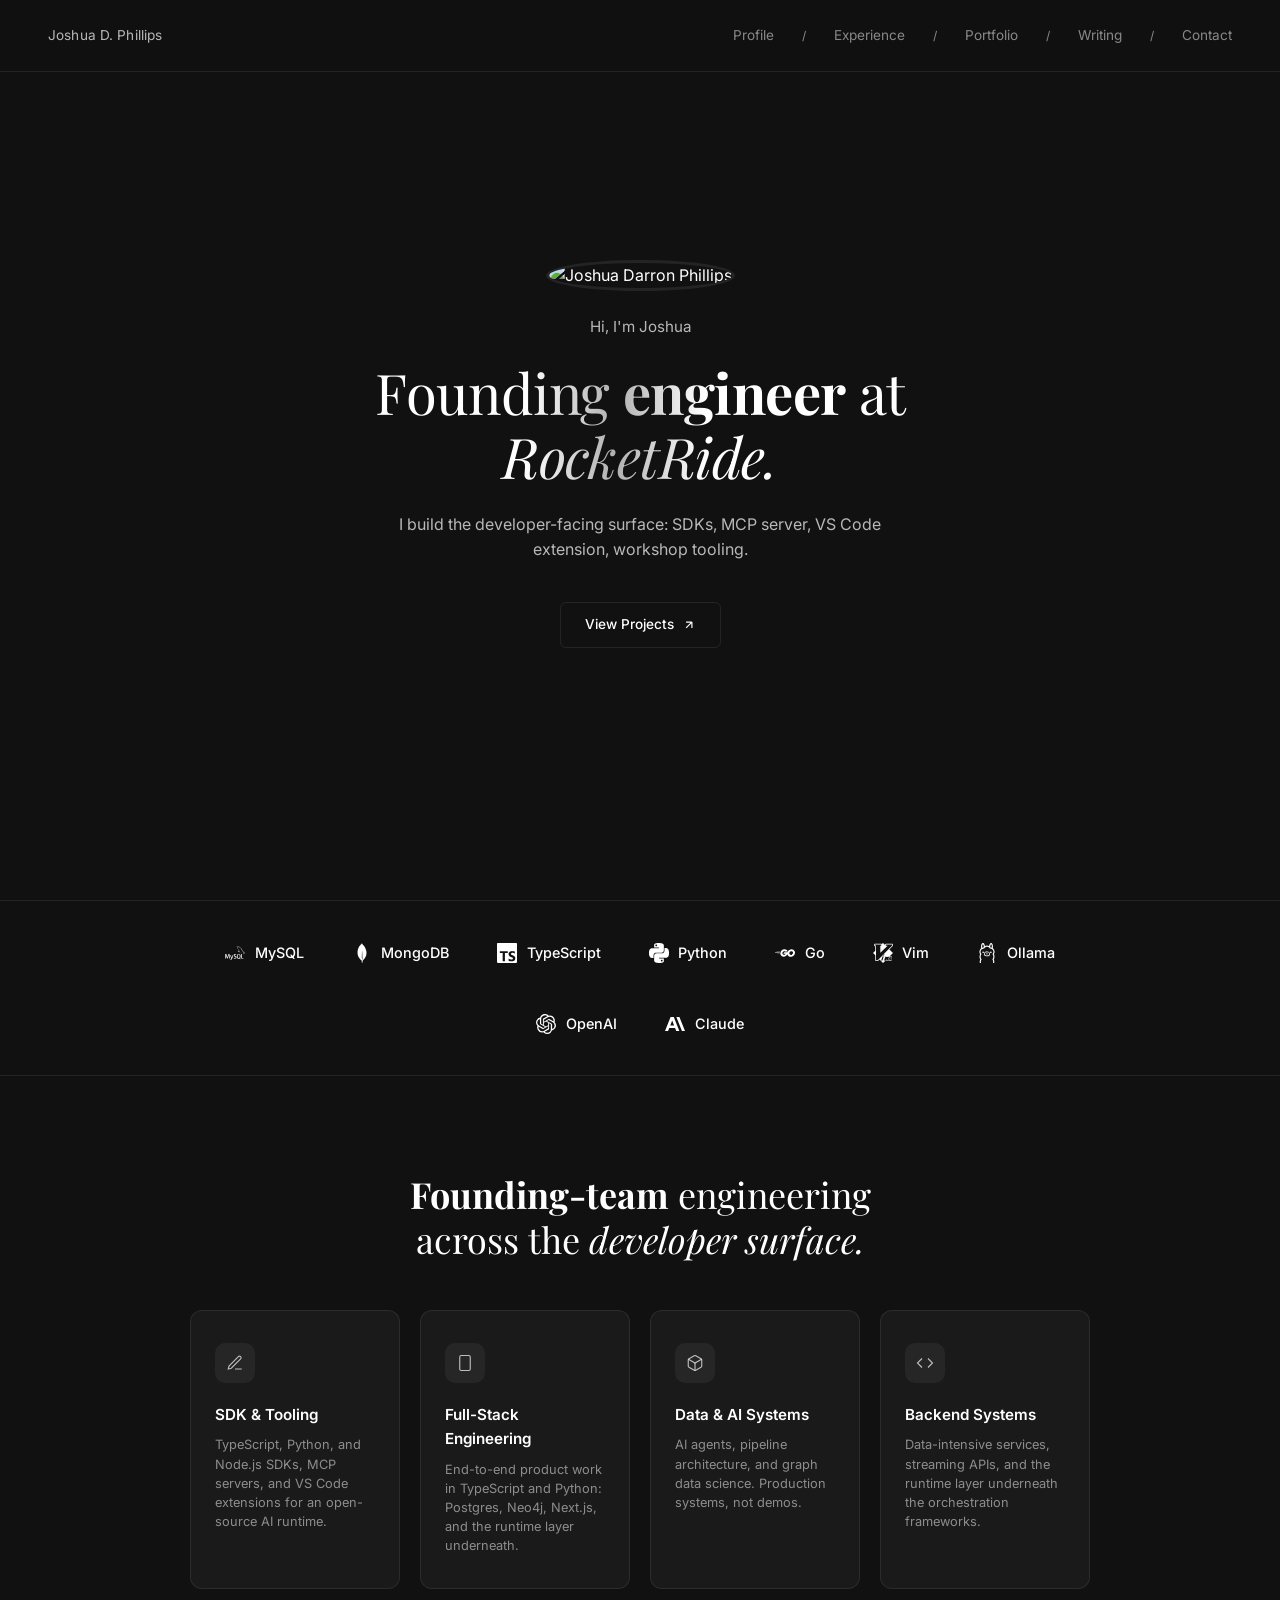
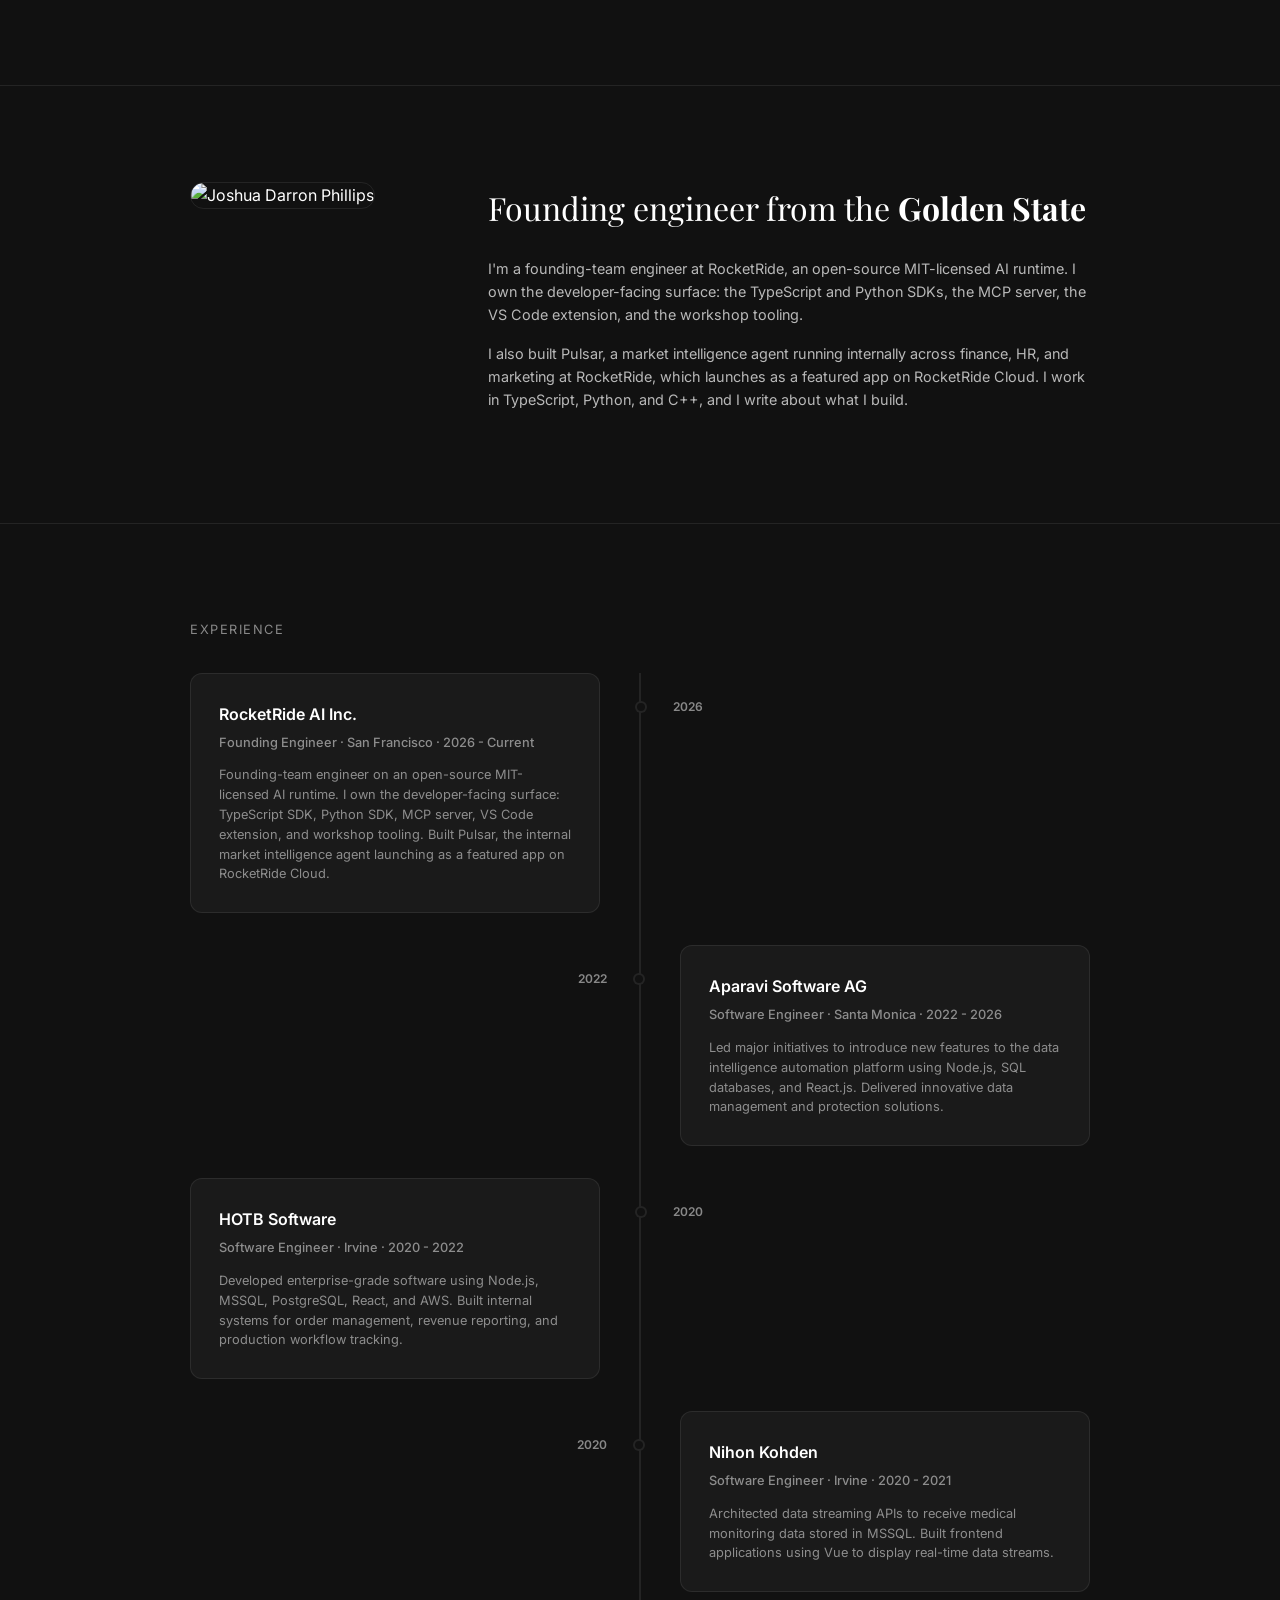
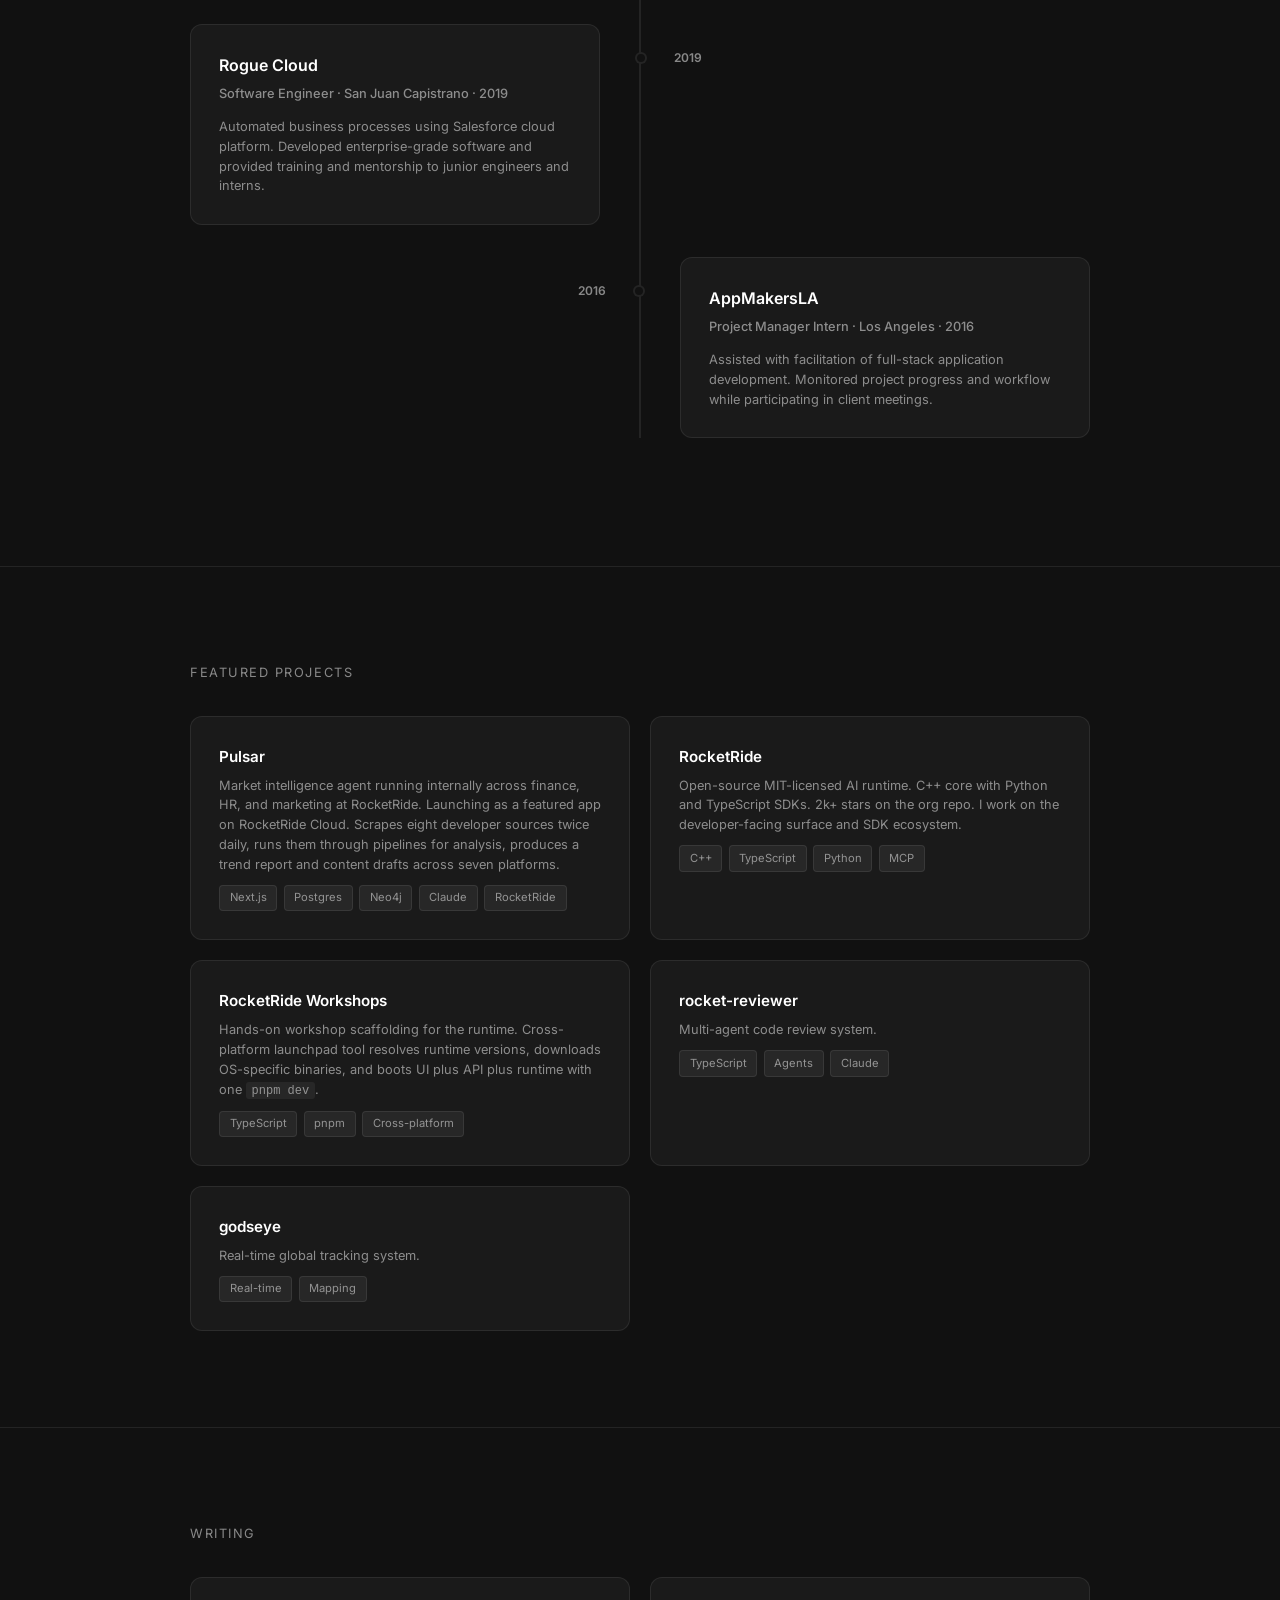
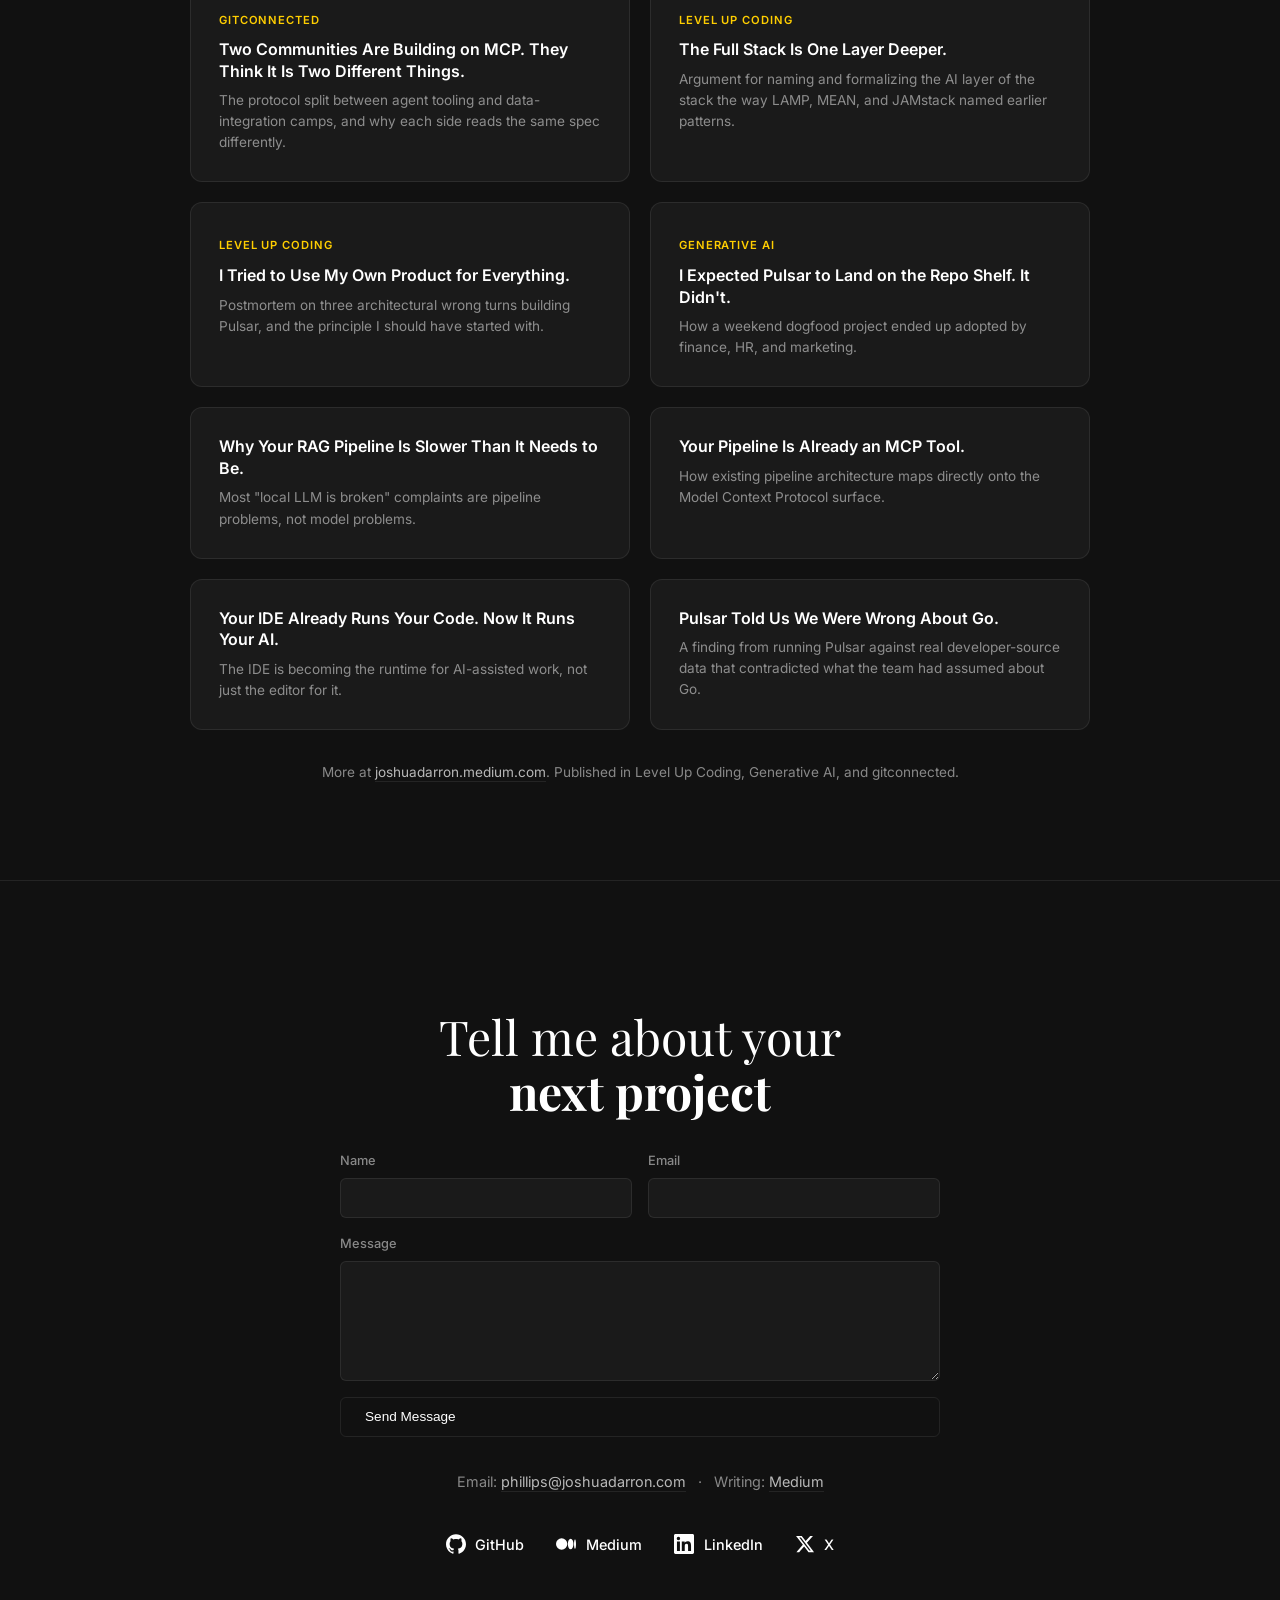
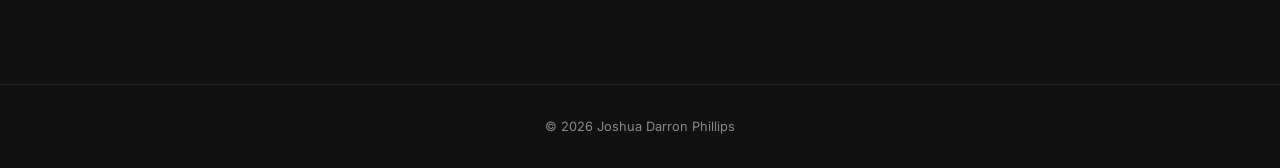
==== commit 21610661: "feat: Add MCP two-communities article to writing section. Co-Authored-By: Claude Opus 4.8 (1M contex" ====
--- a/index.html
+++ b/index.html
@@ -742,6 +742,12 @@
 		<div class="container">
 			<p class="section-label">Writing</p>
 			<div class="writing-grid">
+				<a class="writing-card reveal" href="https://medium.com/gitconnected/two-communities-are-building-on-mcp-they-think-it-is-two-different-things-1630021b373e" target="_blank" rel="noopener">
+					<span class="writing-pub">gitconnected</span>
+					<h3>Two Communities Are Building on MCP. They Think It Is Two Different Things.</h3>
+					<p>The protocol split between agent tooling and data-integration camps, and why
+						each side reads the same spec differently.</p>
+				</a>
 				<a class="writing-card reveal" href="https://joshuadarron.medium.com/the-full-stack-is-one-layer-deeper-youve-been-building-it-0be0ae1d0fdf" target="_blank" rel="noopener">
 					<span class="writing-pub">Level Up Coding</span>
 					<h3>The Full Stack Is One Layer Deeper.</h3>
@@ -783,7 +789,7 @@
 			</div>
 			<p class="writing-footer reveal">More at
 				<a href="https://joshuadarron.medium.com/" target="_blank" rel="noopener">joshuadarron.medium.com</a>.
-				Published in Level Up Coding and Generative AI.
+				Published in Level Up Coding, Generative AI, and gitconnected.
 			</p>
 		</div>
 	</section>
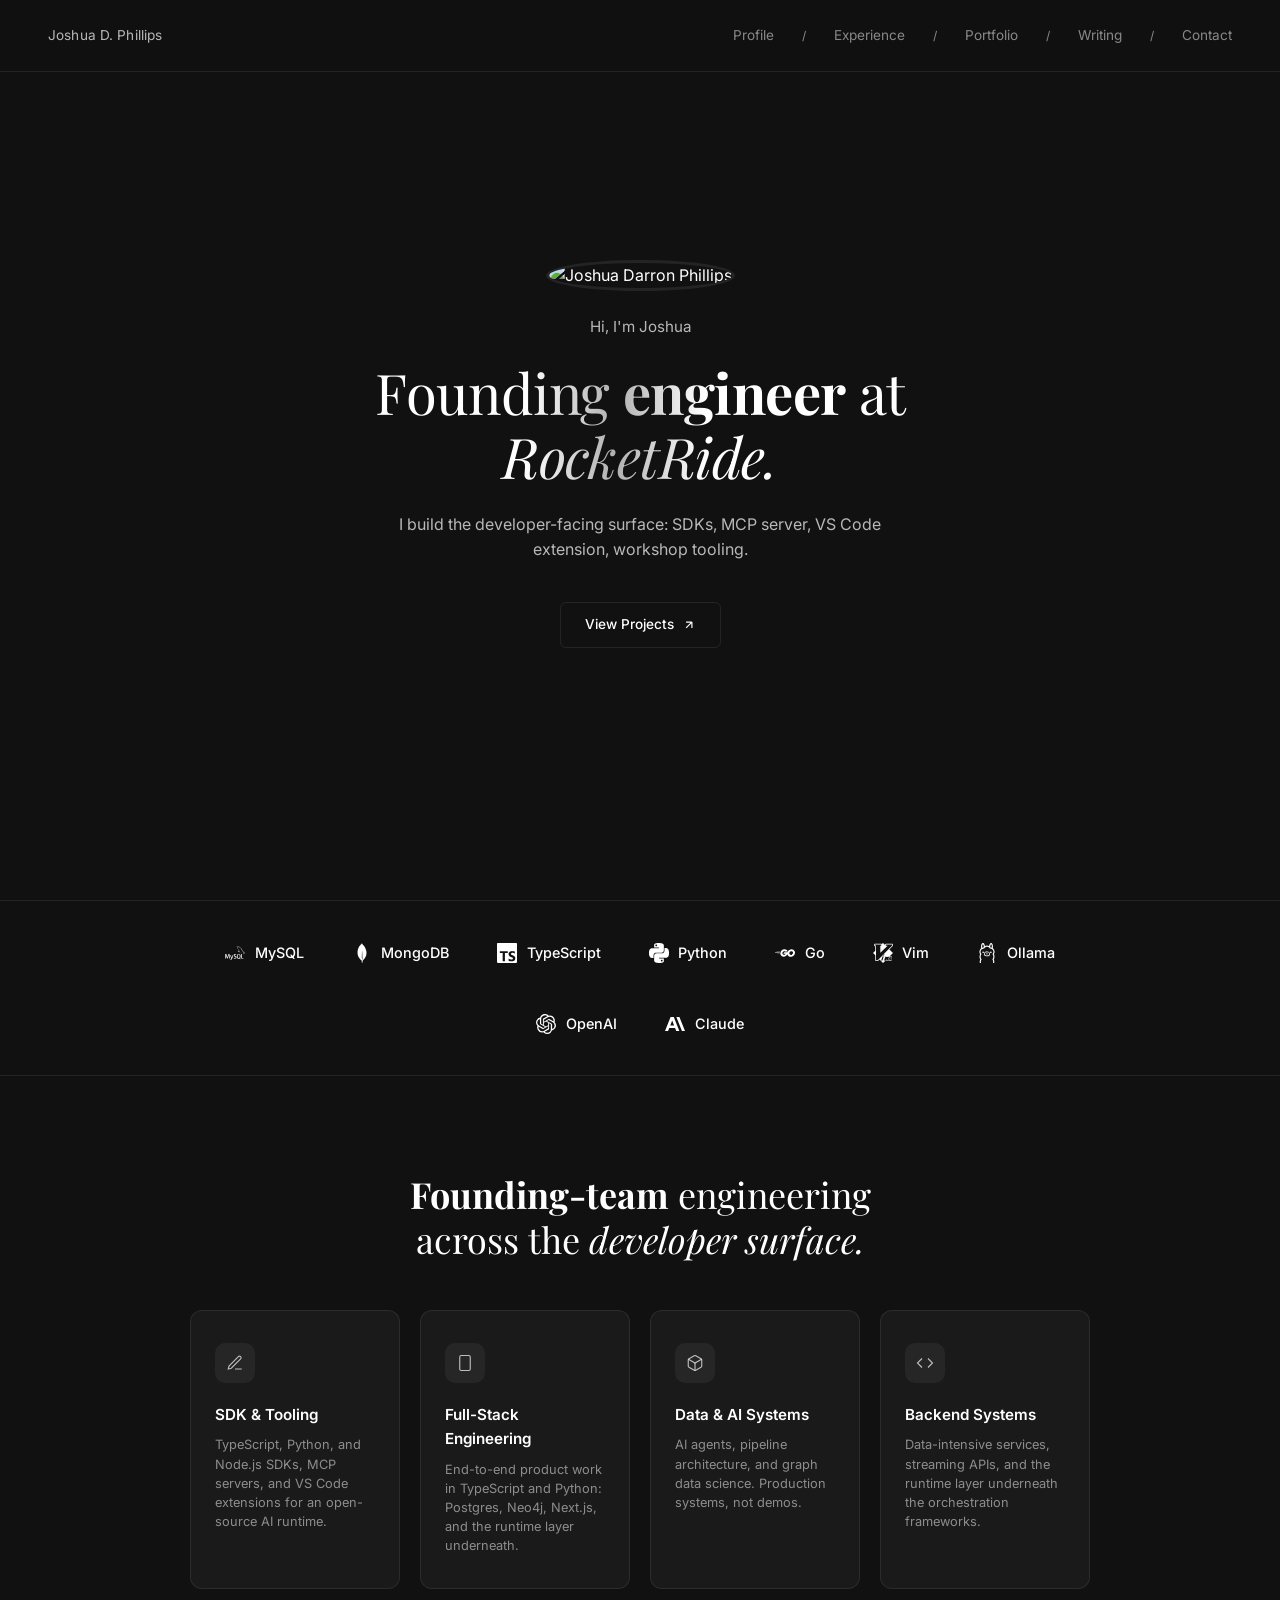
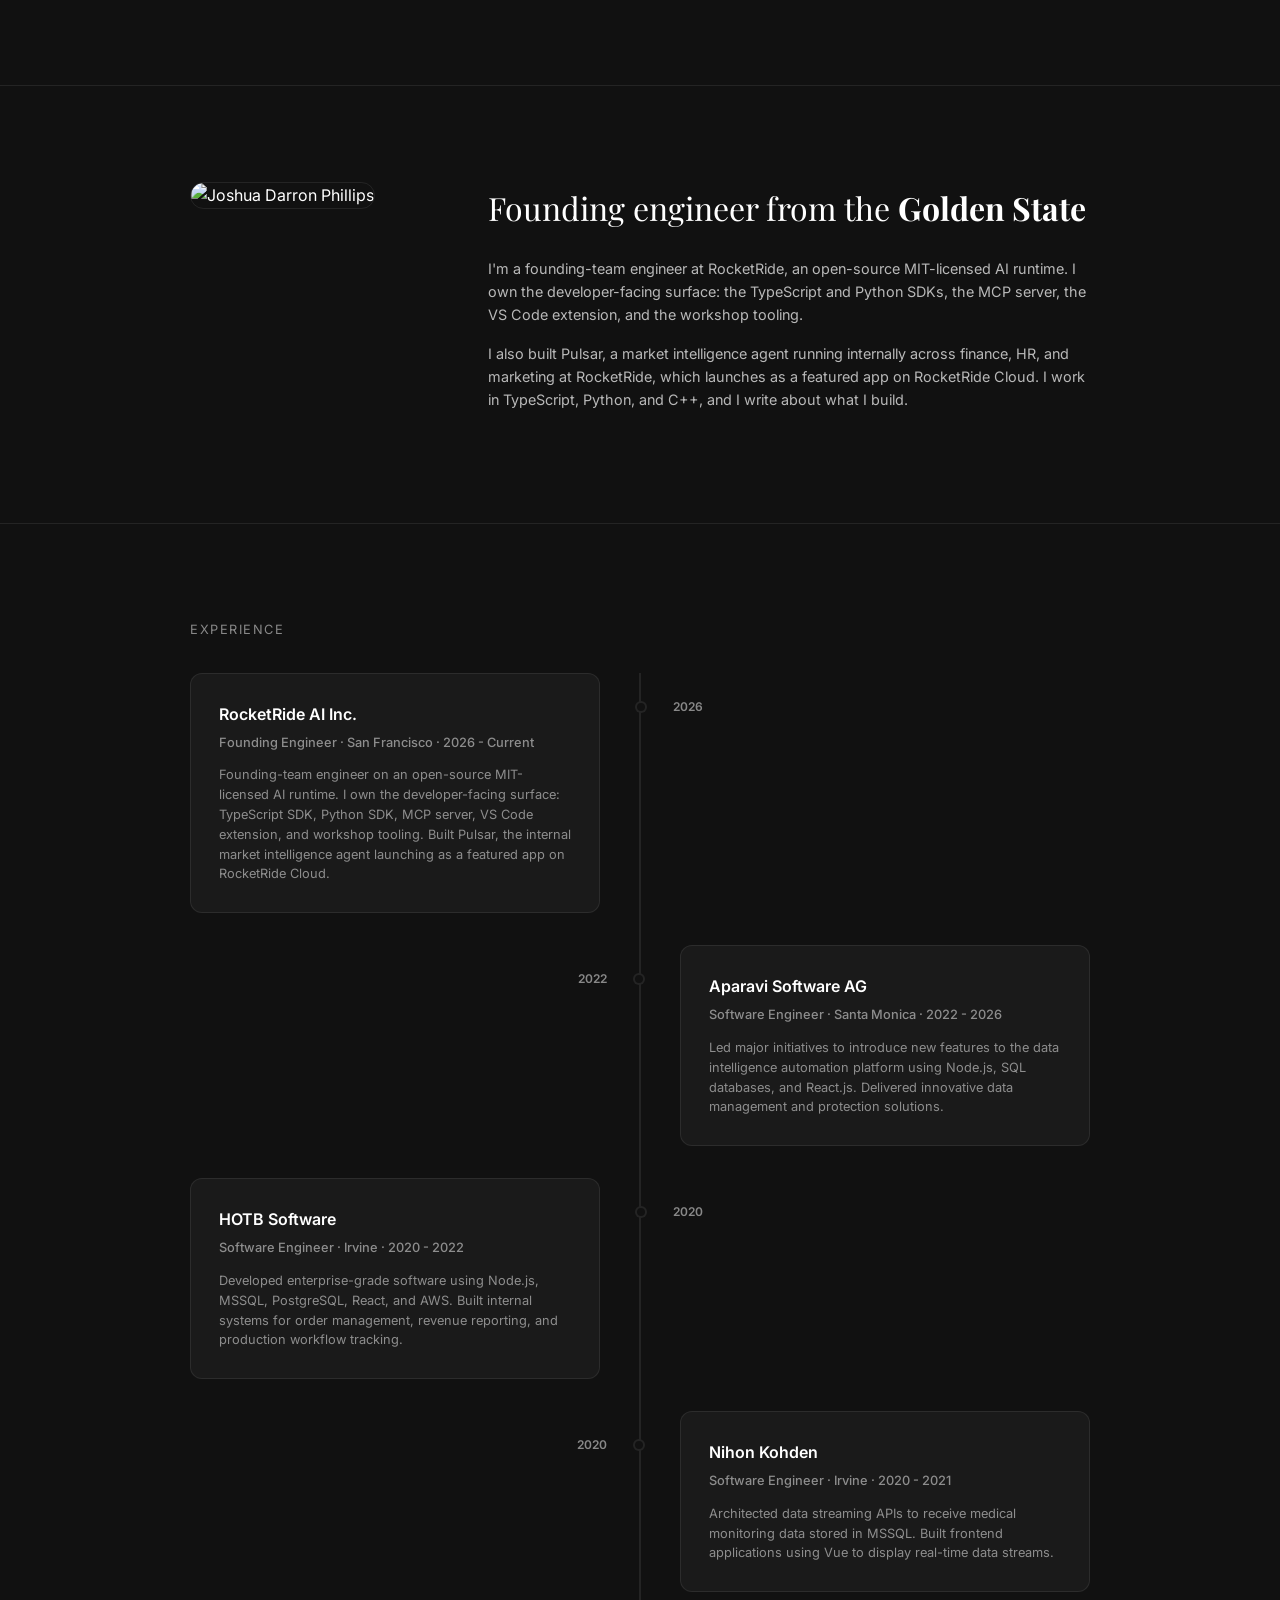
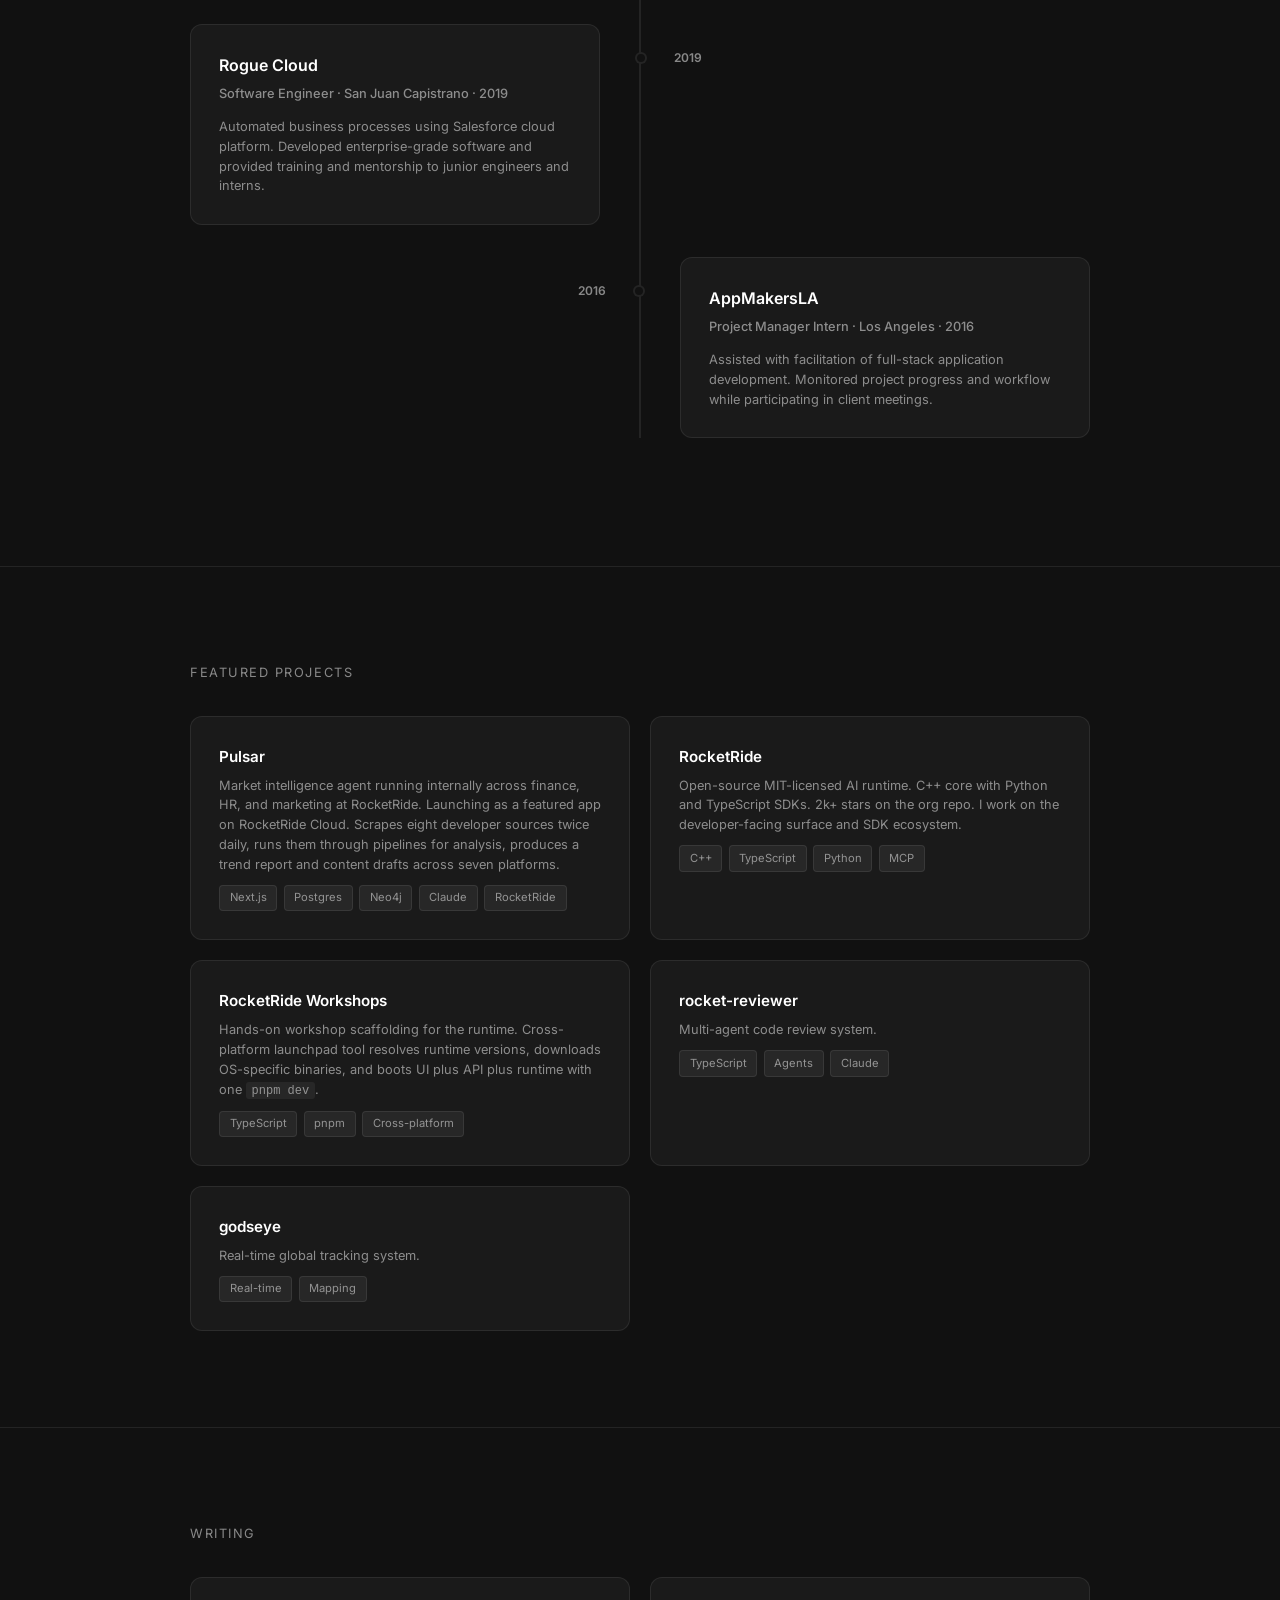
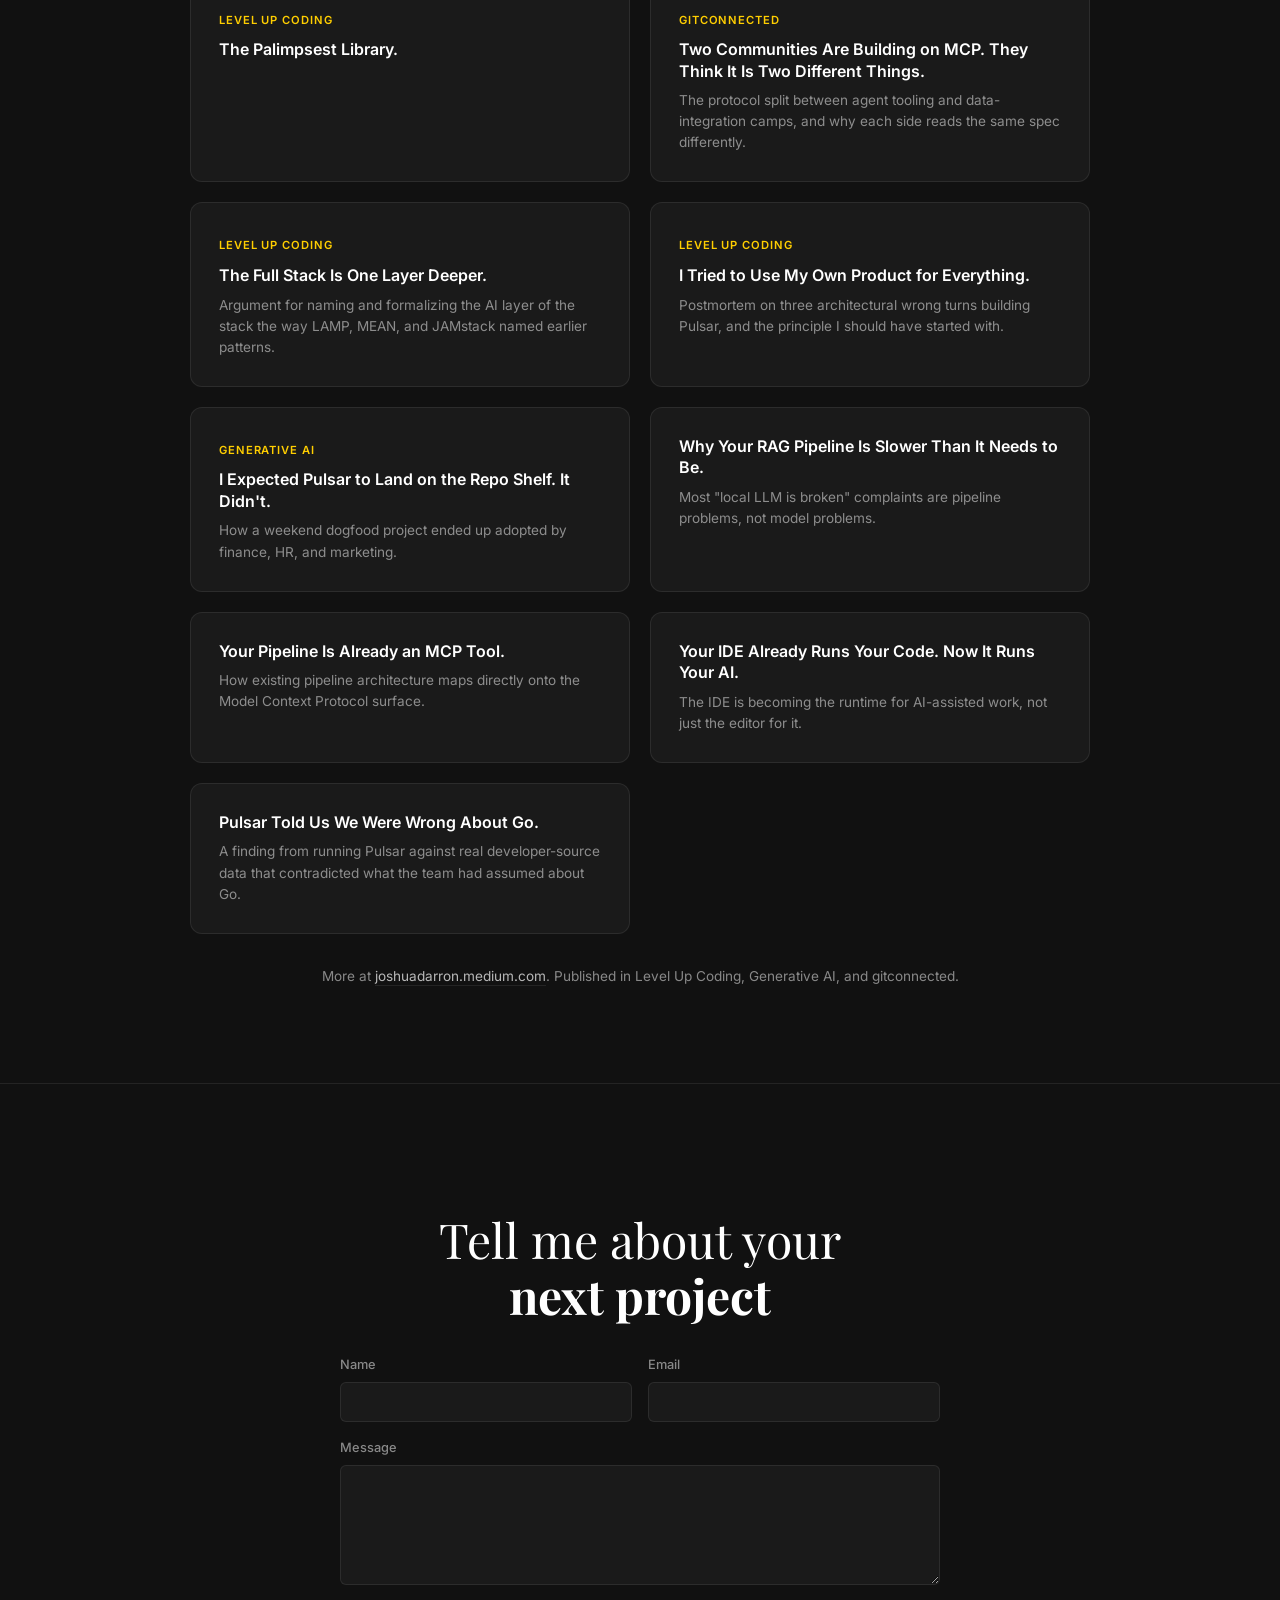
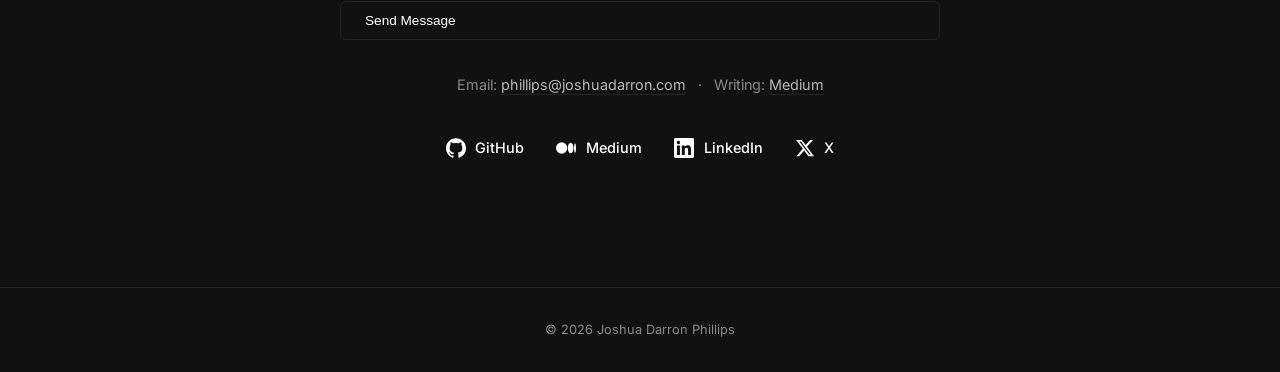
==== commit 4b124ad2: "feat: Add The Palimpsest Library article to writing section. Co-Authored-By: Claude Opus 4.8 (1M con" ====
--- a/index.html
+++ b/index.html
@@ -742,6 +742,10 @@
 		<div class="container">
 			<p class="section-label">Writing</p>
 			<div class="writing-grid">
+				<a class="writing-card reveal" href="https://medium.com/gitconnected/the-palimpsest-library-ddd7ec03a7d1" target="_blank" rel="noopener">
+					<span class="writing-pub">Level Up Coding</span>
+					<h3>The Palimpsest Library.</h3>
+				</a>
 				<a class="writing-card reveal" href="https://medium.com/gitconnected/two-communities-are-building-on-mcp-they-think-it-is-two-different-things-1630021b373e" target="_blank" rel="noopener">
 					<span class="writing-pub">gitconnected</span>
 					<h3>Two Communities Are Building on MCP. They Think It Is Two Different Things.</h3>
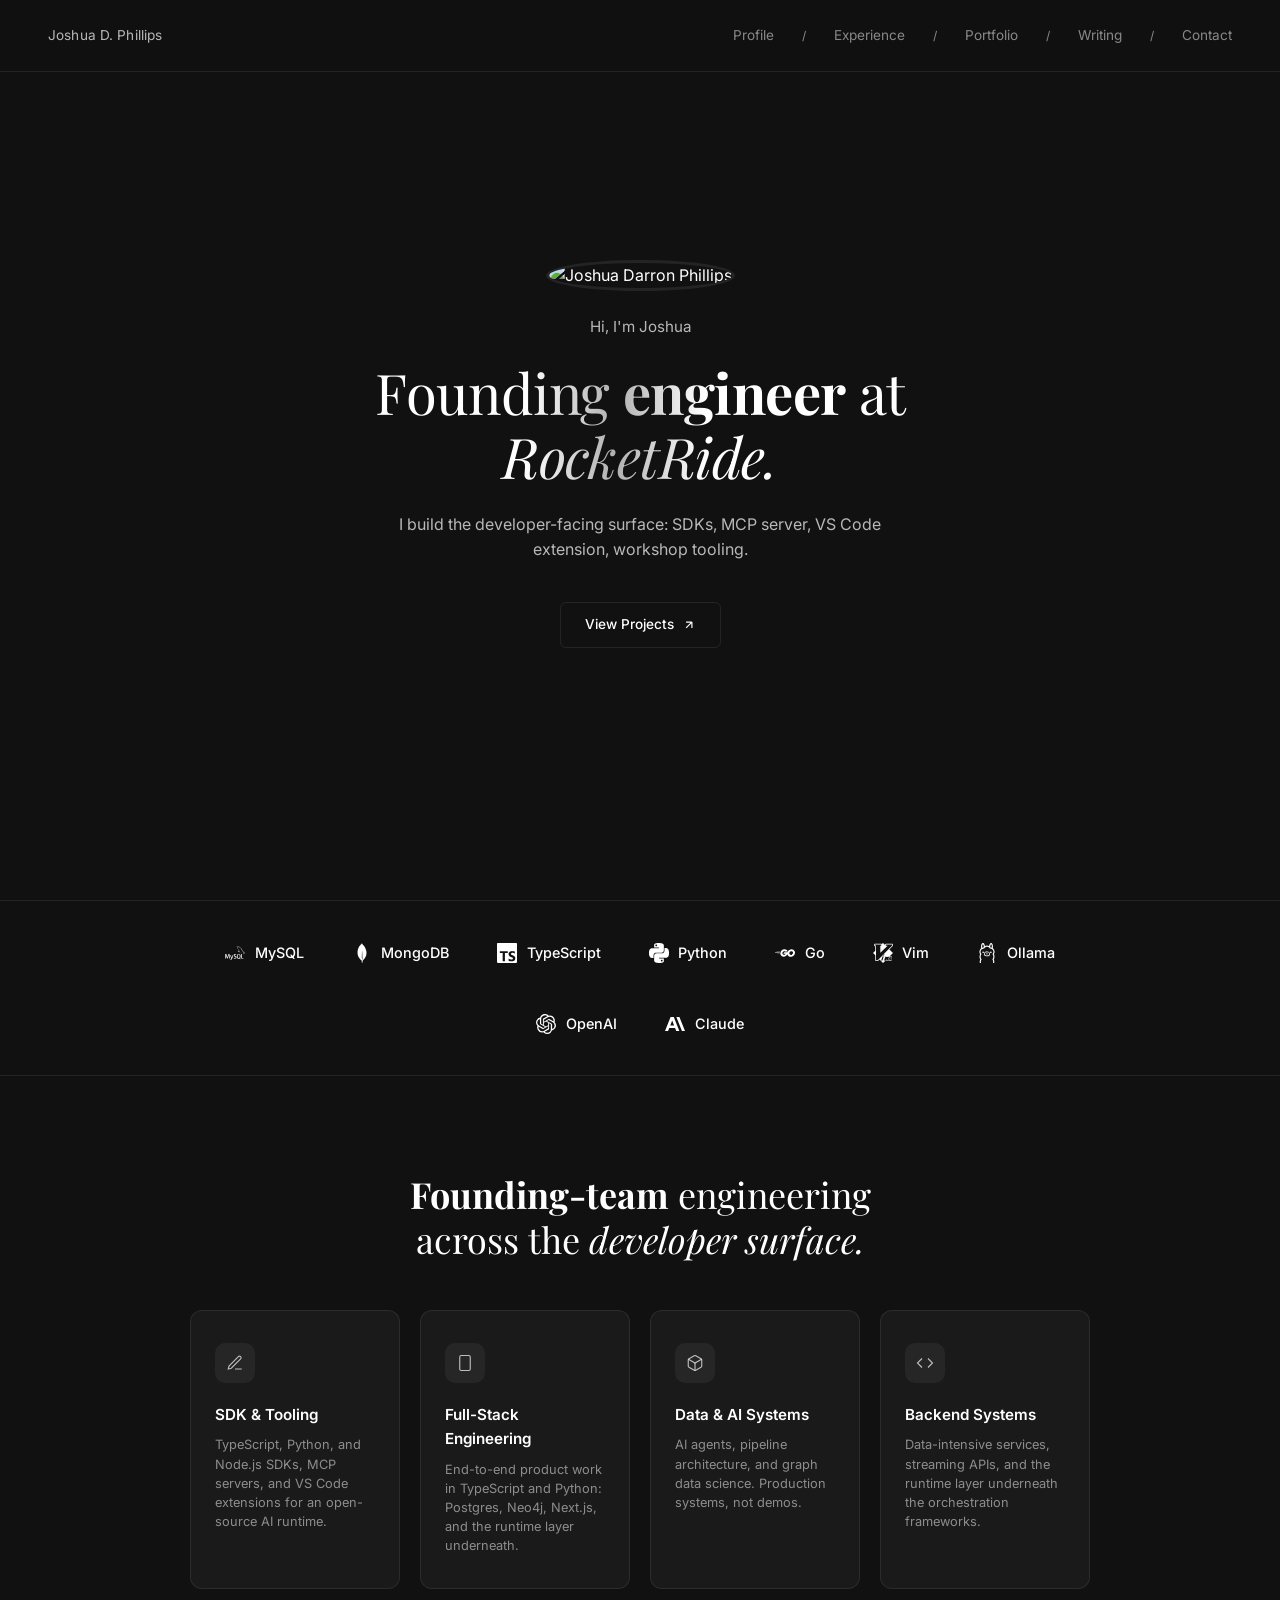
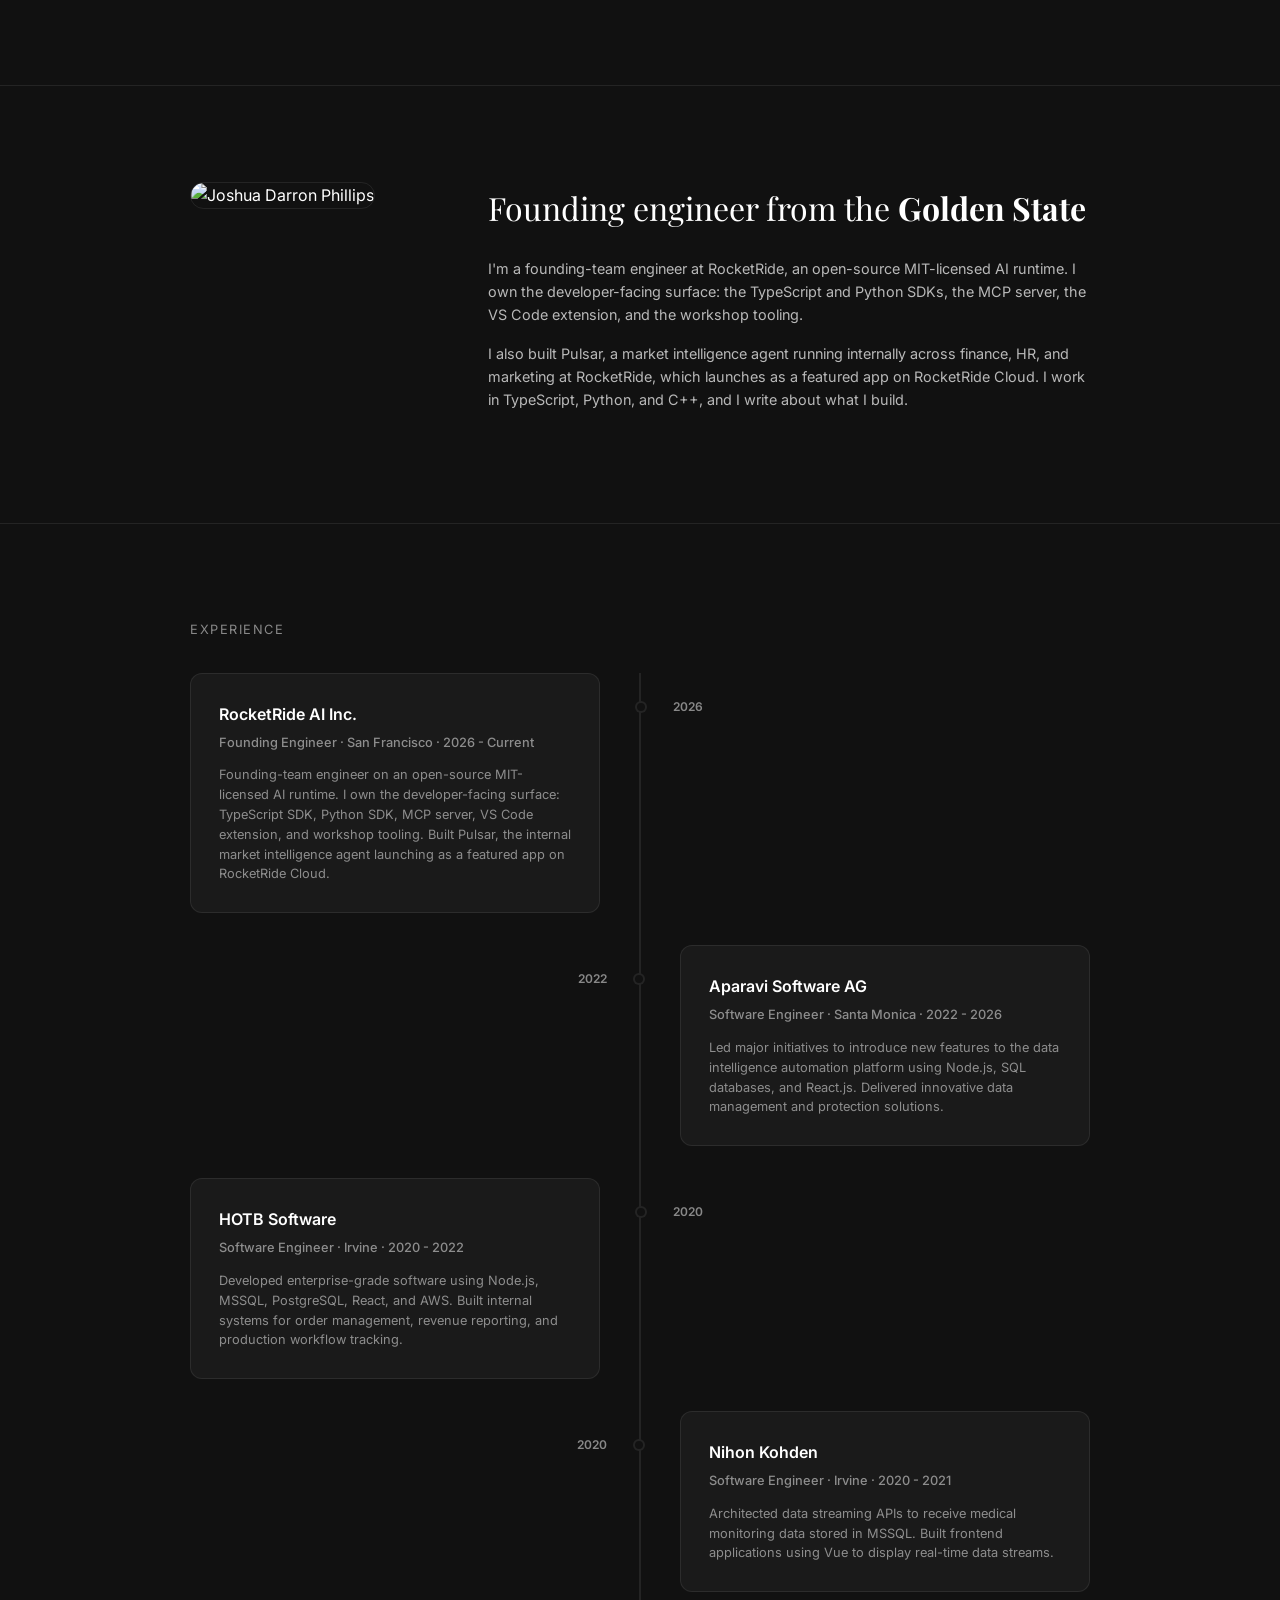
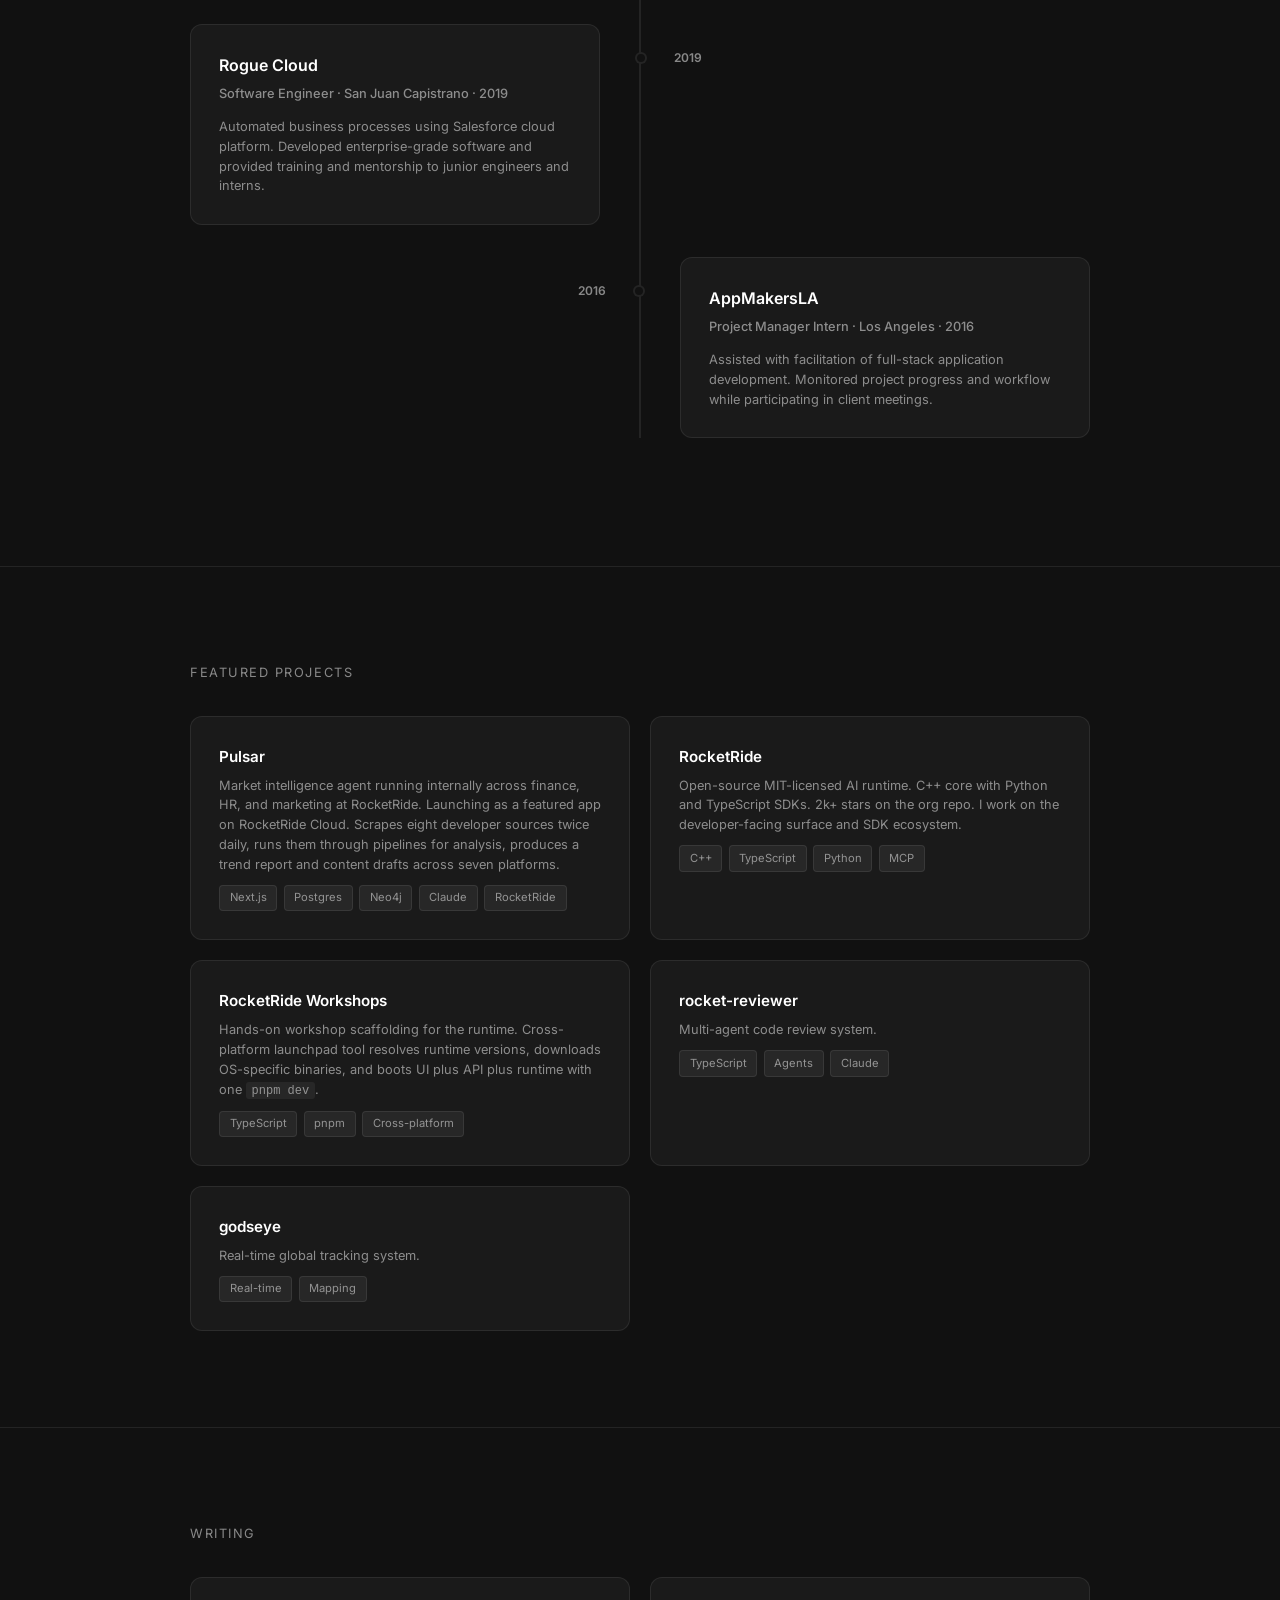
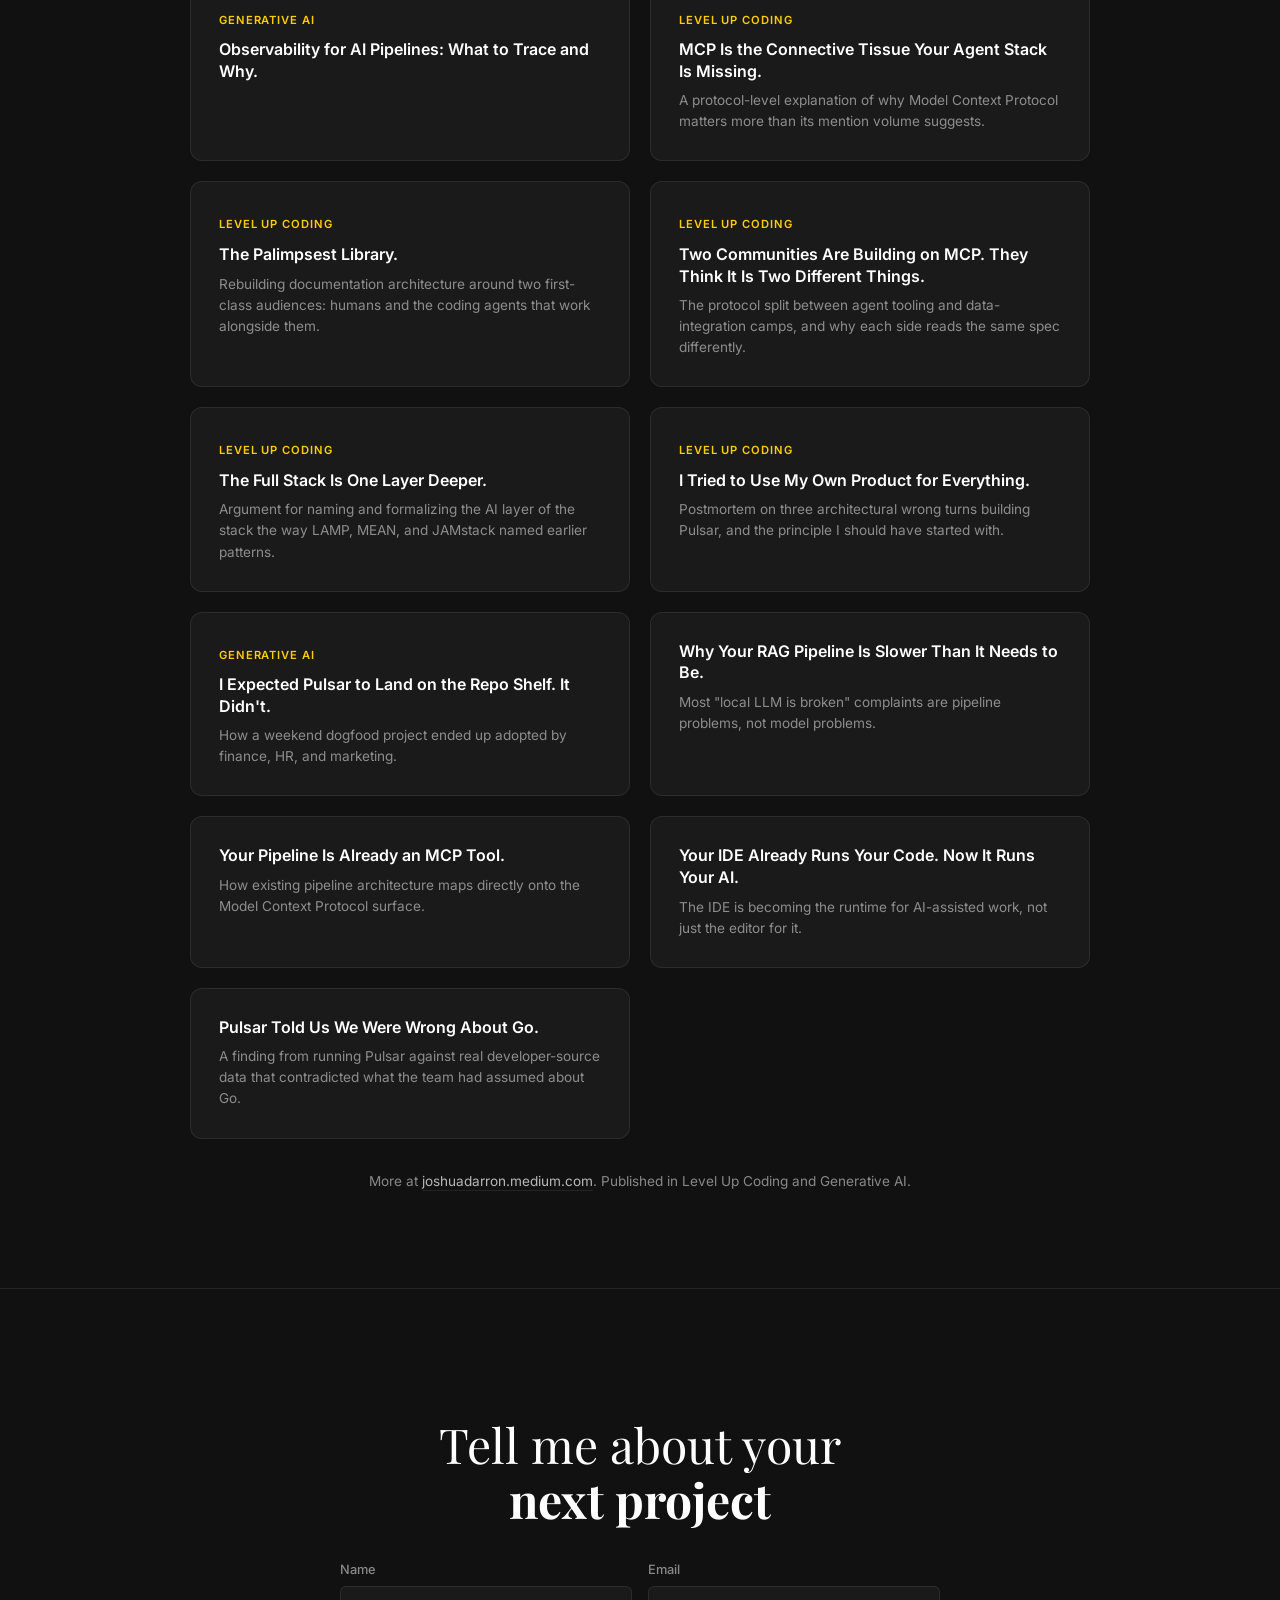
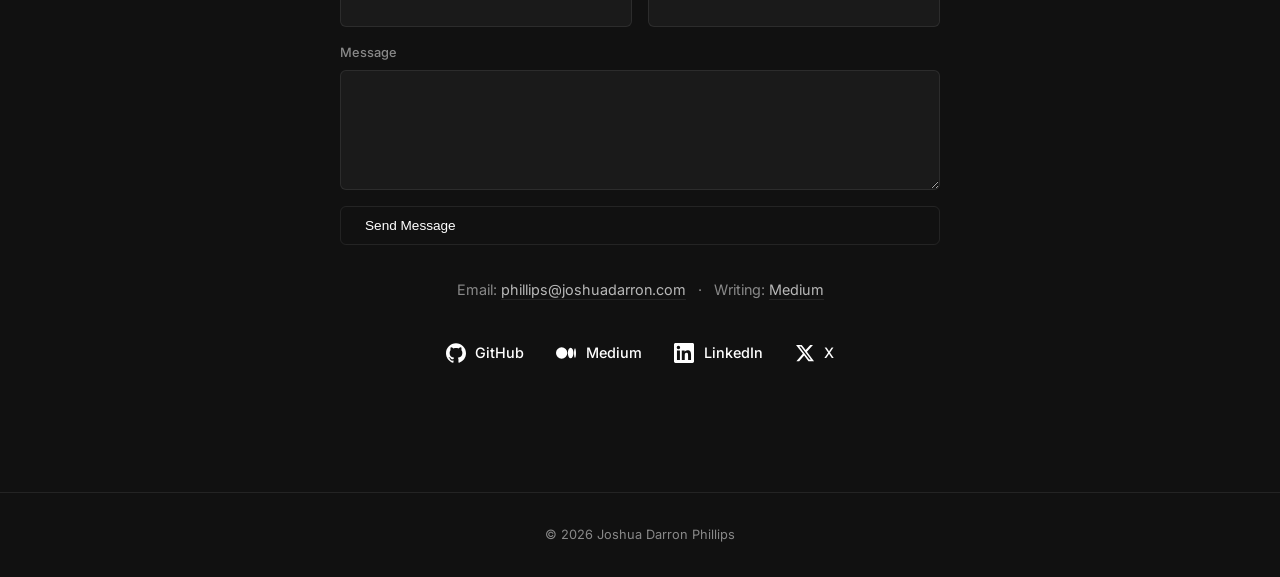
==== commit 1dcde181: "feat: Add AI pipeline observability article to writing section. Co-Authored-By: Claude Opus 4.8 (1M " ====
--- a/index.html
+++ b/index.html
@@ -742,12 +742,24 @@
 		<div class="container">
 			<p class="section-label">Writing</p>
 			<div class="writing-grid">
+				<a class="writing-card reveal" href="https://generativeai.pub/observability-for-ai-pipelines-what-to-trace-and-why-61e35b7f3ea9" target="_blank" rel="noopener">
+					<span class="writing-pub">Generative AI</span>
+					<h3>Observability for AI Pipelines: What to Trace and Why.</h3>
+				</a>
+				<a class="writing-card reveal" href="https://medium.com/gitconnected/mcp-is-the-connective-tissue-your-agent-stack-is-missing-318a3618bd35" target="_blank" rel="noopener">
+					<span class="writing-pub">Level Up Coding</span>
+					<h3>MCP Is the Connective Tissue Your Agent Stack Is Missing.</h3>
+					<p>A protocol-level explanation of why Model Context Protocol matters more than its
+						mention volume suggests.</p>
+				</a>
 				<a class="writing-card reveal" href="https://medium.com/gitconnected/the-palimpsest-library-ddd7ec03a7d1" target="_blank" rel="noopener">
 					<span class="writing-pub">Level Up Coding</span>
 					<h3>The Palimpsest Library.</h3>
+					<p>Rebuilding documentation architecture around two first-class audiences: humans
+						and the coding agents that work alongside them.</p>
 				</a>
 				<a class="writing-card reveal" href="https://medium.com/gitconnected/two-communities-are-building-on-mcp-they-think-it-is-two-different-things-1630021b373e" target="_blank" rel="noopener">
-					<span class="writing-pub">gitconnected</span>
+					<span class="writing-pub">Level Up Coding</span>
 					<h3>Two Communities Are Building on MCP. They Think It Is Two Different Things.</h3>
 					<p>The protocol split between agent tooling and data-integration camps, and why
 						each side reads the same spec differently.</p>
@@ -793,7 +805,7 @@
 			</div>
 			<p class="writing-footer reveal">More at
 				<a href="https://joshuadarron.medium.com/" target="_blank" rel="noopener">joshuadarron.medium.com</a>.
-				Published in Level Up Coding, Generative AI, and gitconnected.
+				Published in Level Up Coding and Generative AI.
 			</p>
 		</div>
 	</section>
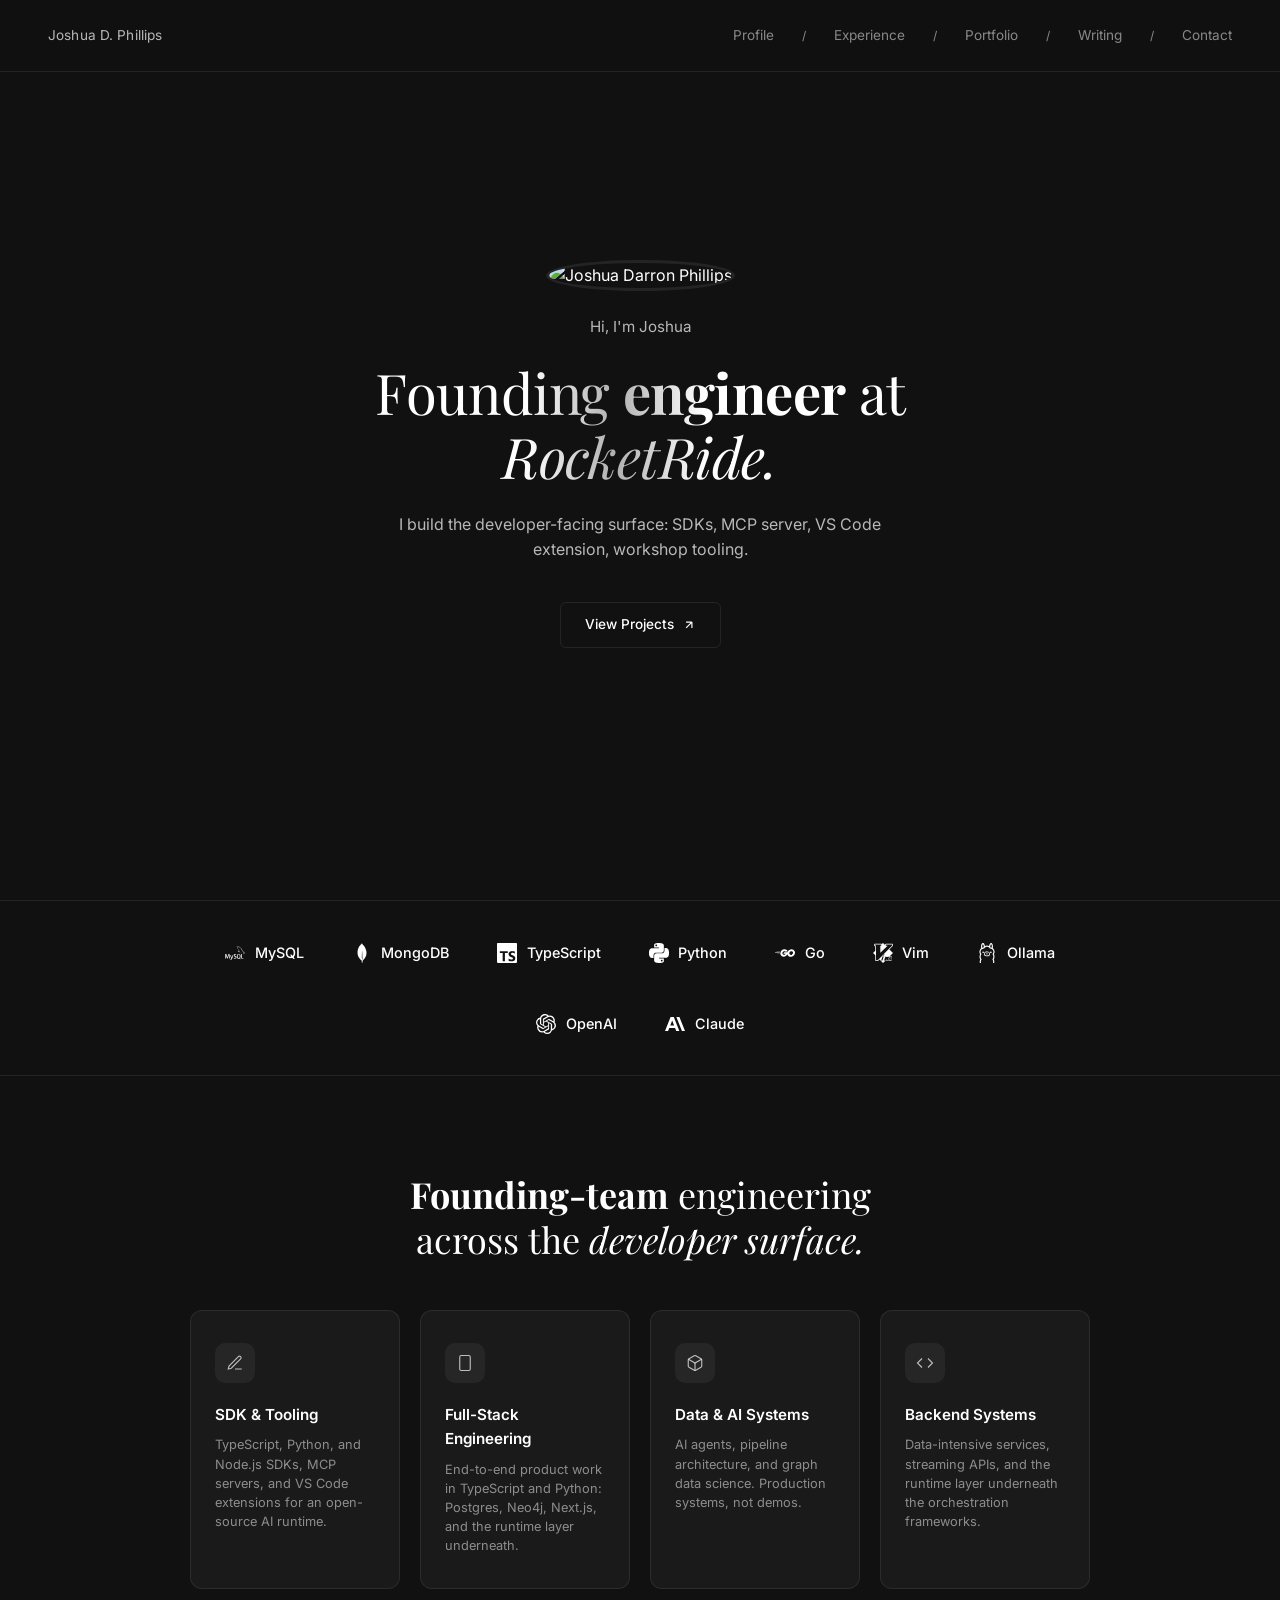
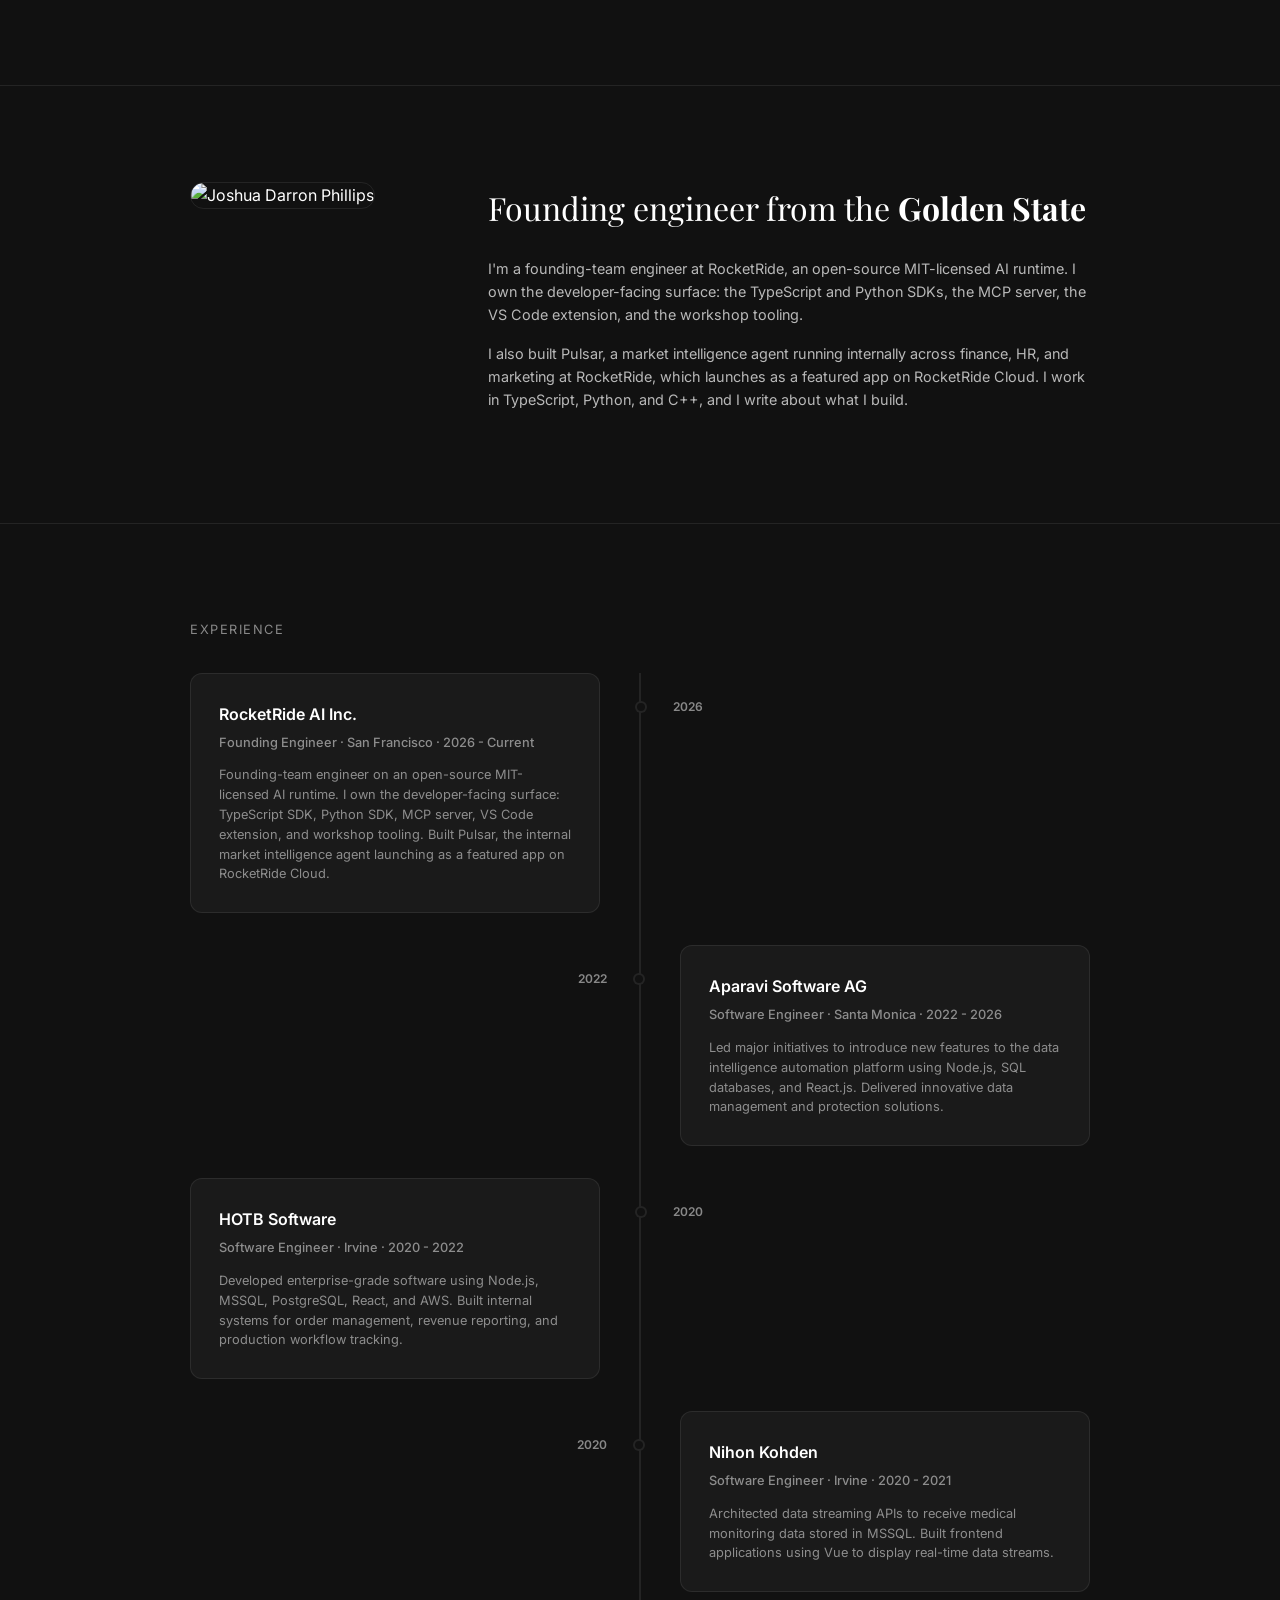
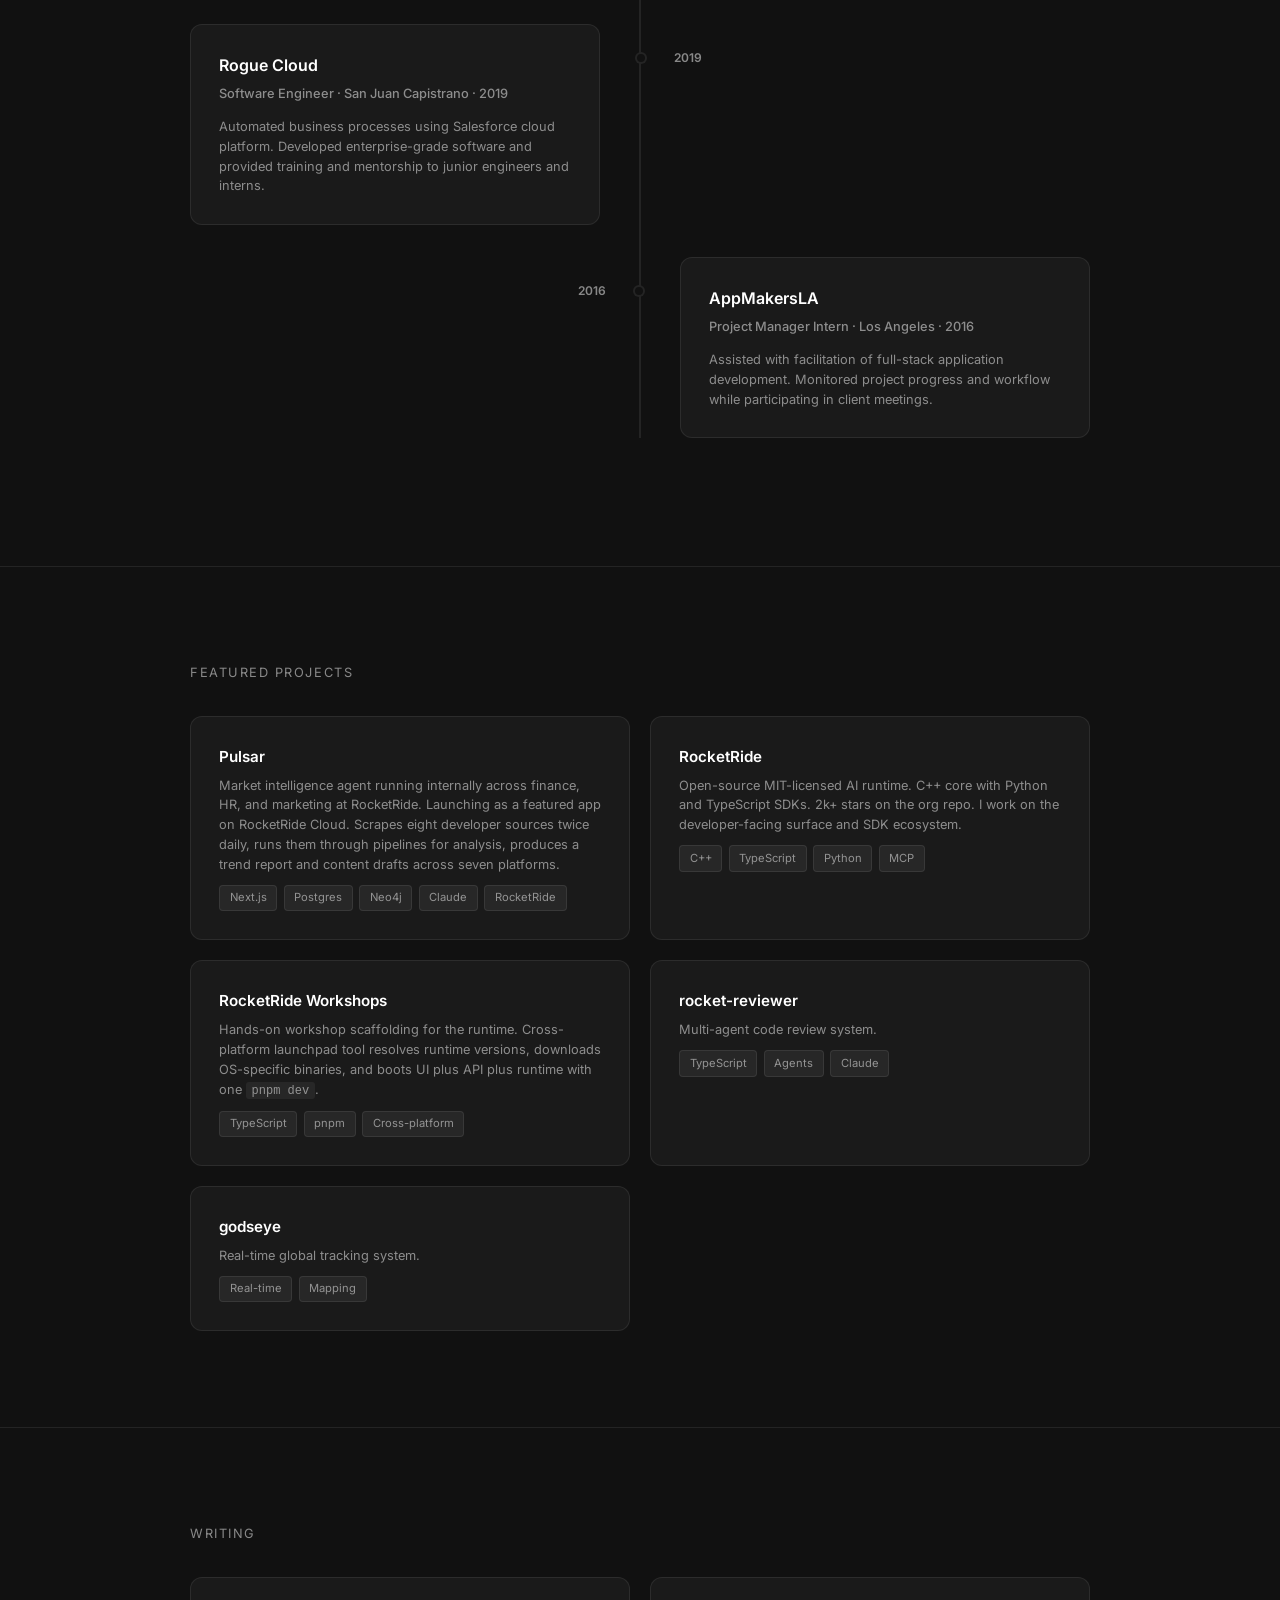
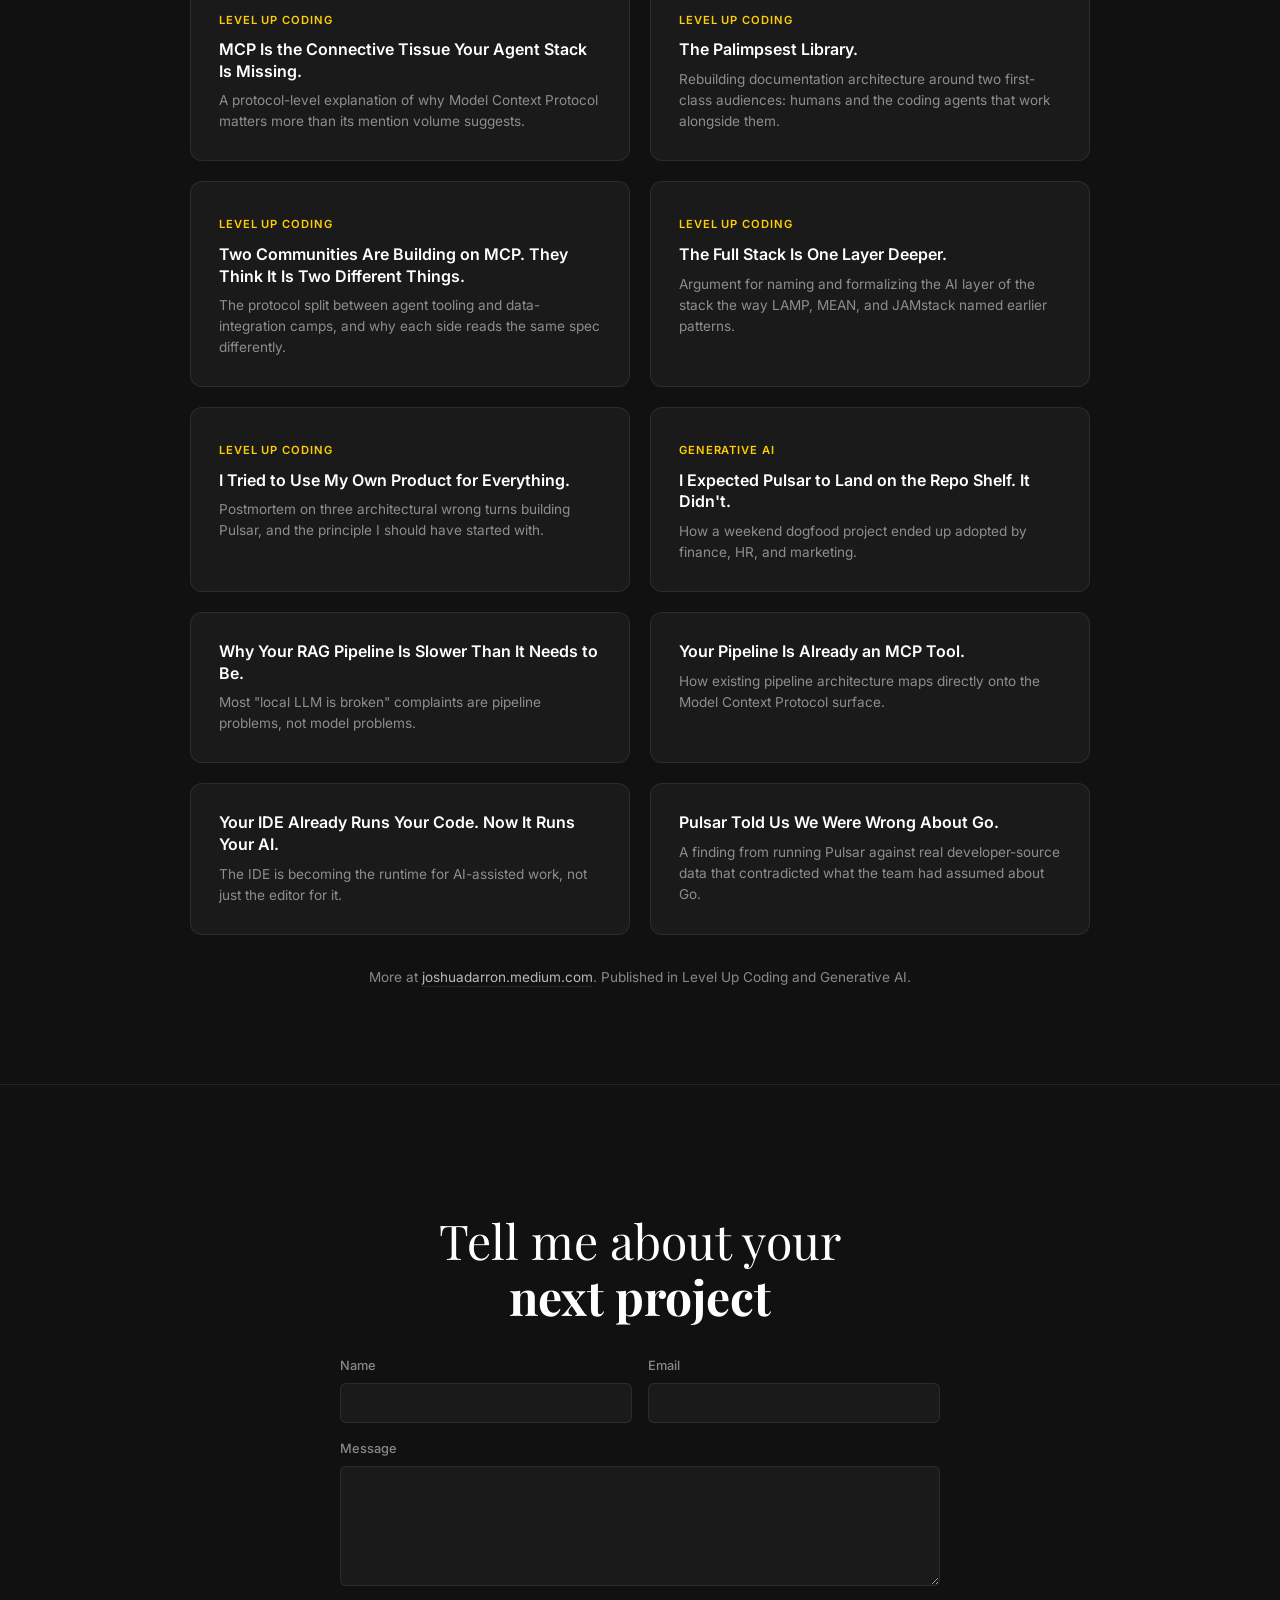
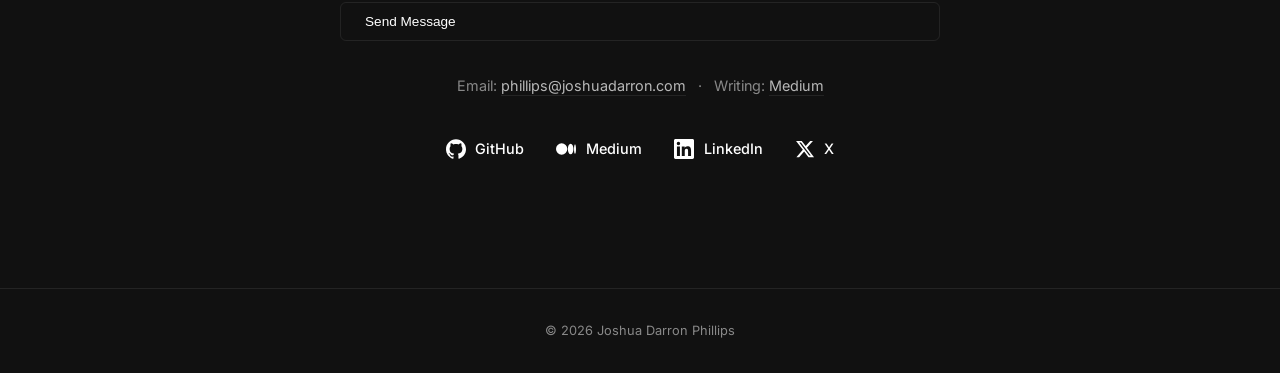
==== commit 7f0d31d3: "feat: Add MCP connective tissue article to writing section. Co-Authored-By: Claude Opus 4.8 (1M cont" ====
--- a/index.html
+++ b/index.html
@@ -742,10 +742,6 @@
 		<div class="container">
 			<p class="section-label">Writing</p>
 			<div class="writing-grid">
-				<a class="writing-card reveal" href="https://generativeai.pub/observability-for-ai-pipelines-what-to-trace-and-why-61e35b7f3ea9" target="_blank" rel="noopener">
-					<span class="writing-pub">Generative AI</span>
-					<h3>Observability for AI Pipelines: What to Trace and Why.</h3>
-				</a>
 				<a class="writing-card reveal" href="https://medium.com/gitconnected/mcp-is-the-connective-tissue-your-agent-stack-is-missing-318a3618bd35" target="_blank" rel="noopener">
 					<span class="writing-pub">Level Up Coding</span>
 					<h3>MCP Is the Connective Tissue Your Agent Stack Is Missing.</h3>
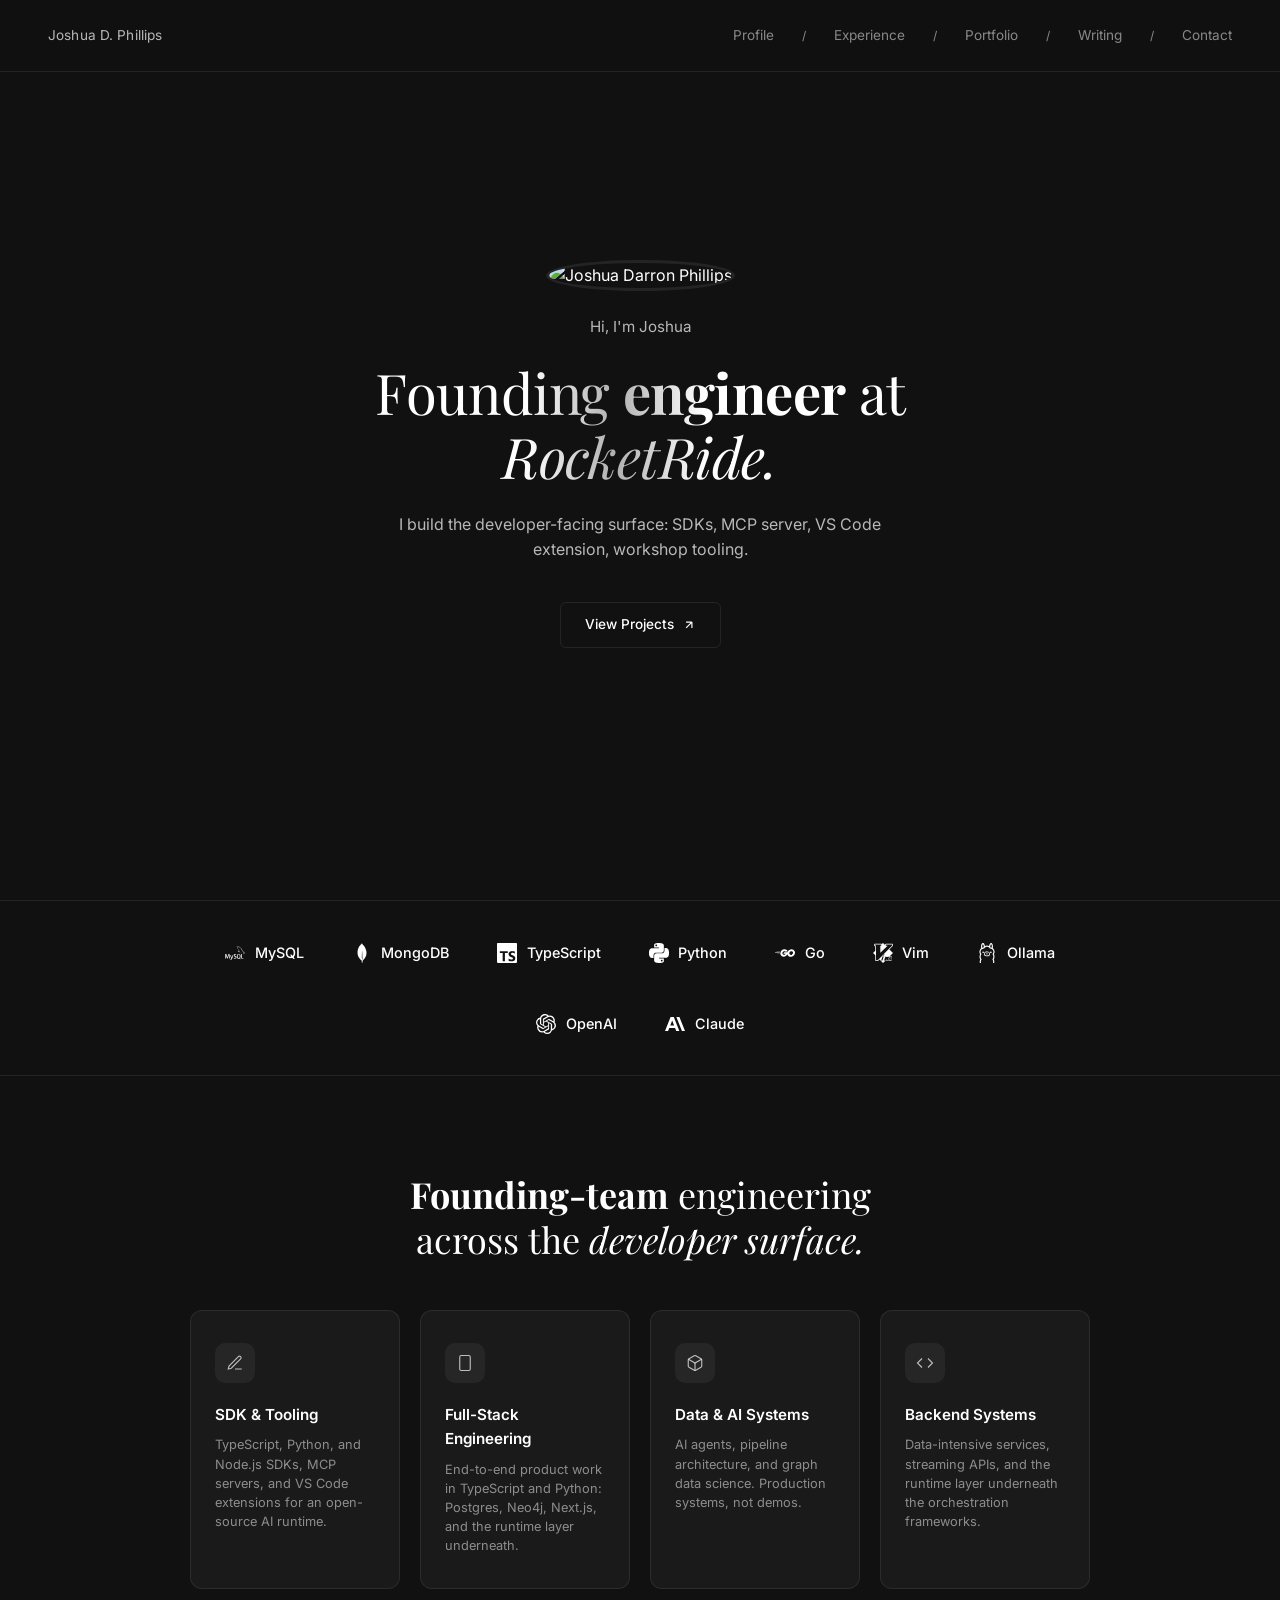
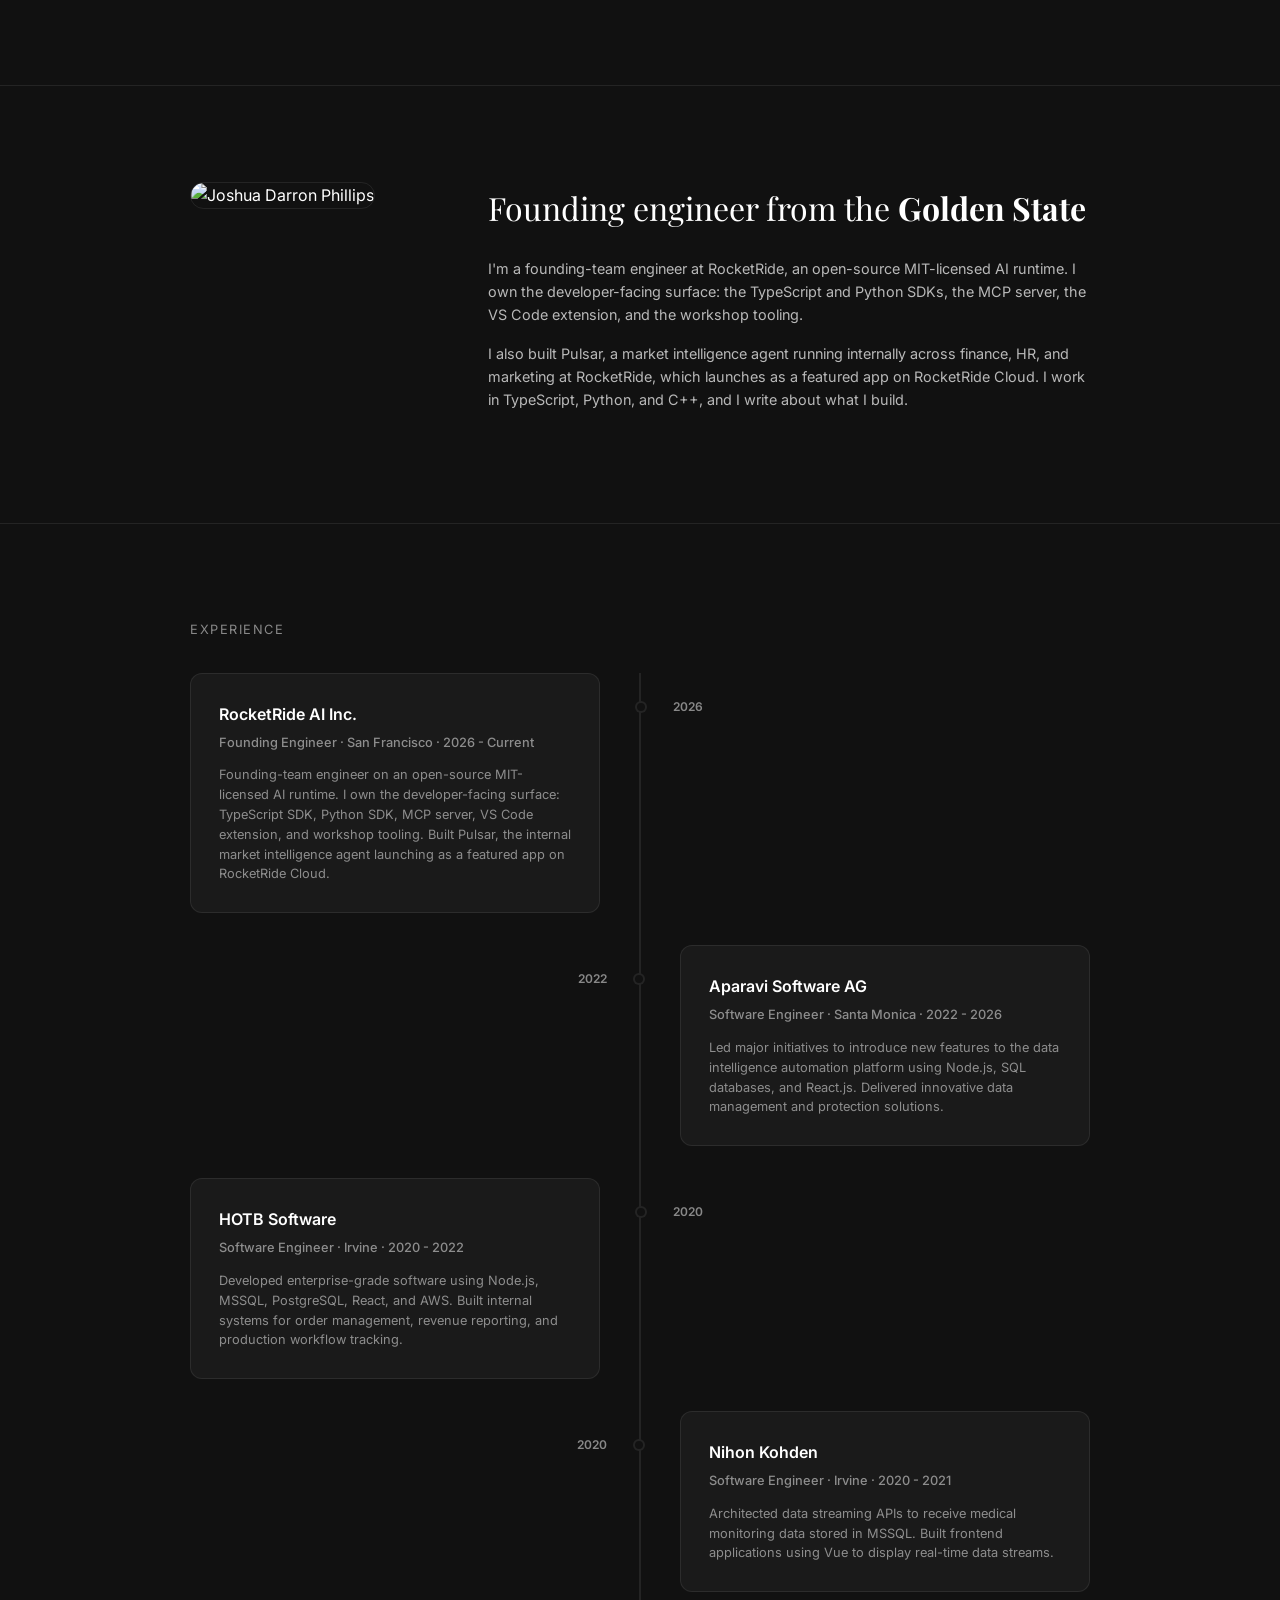
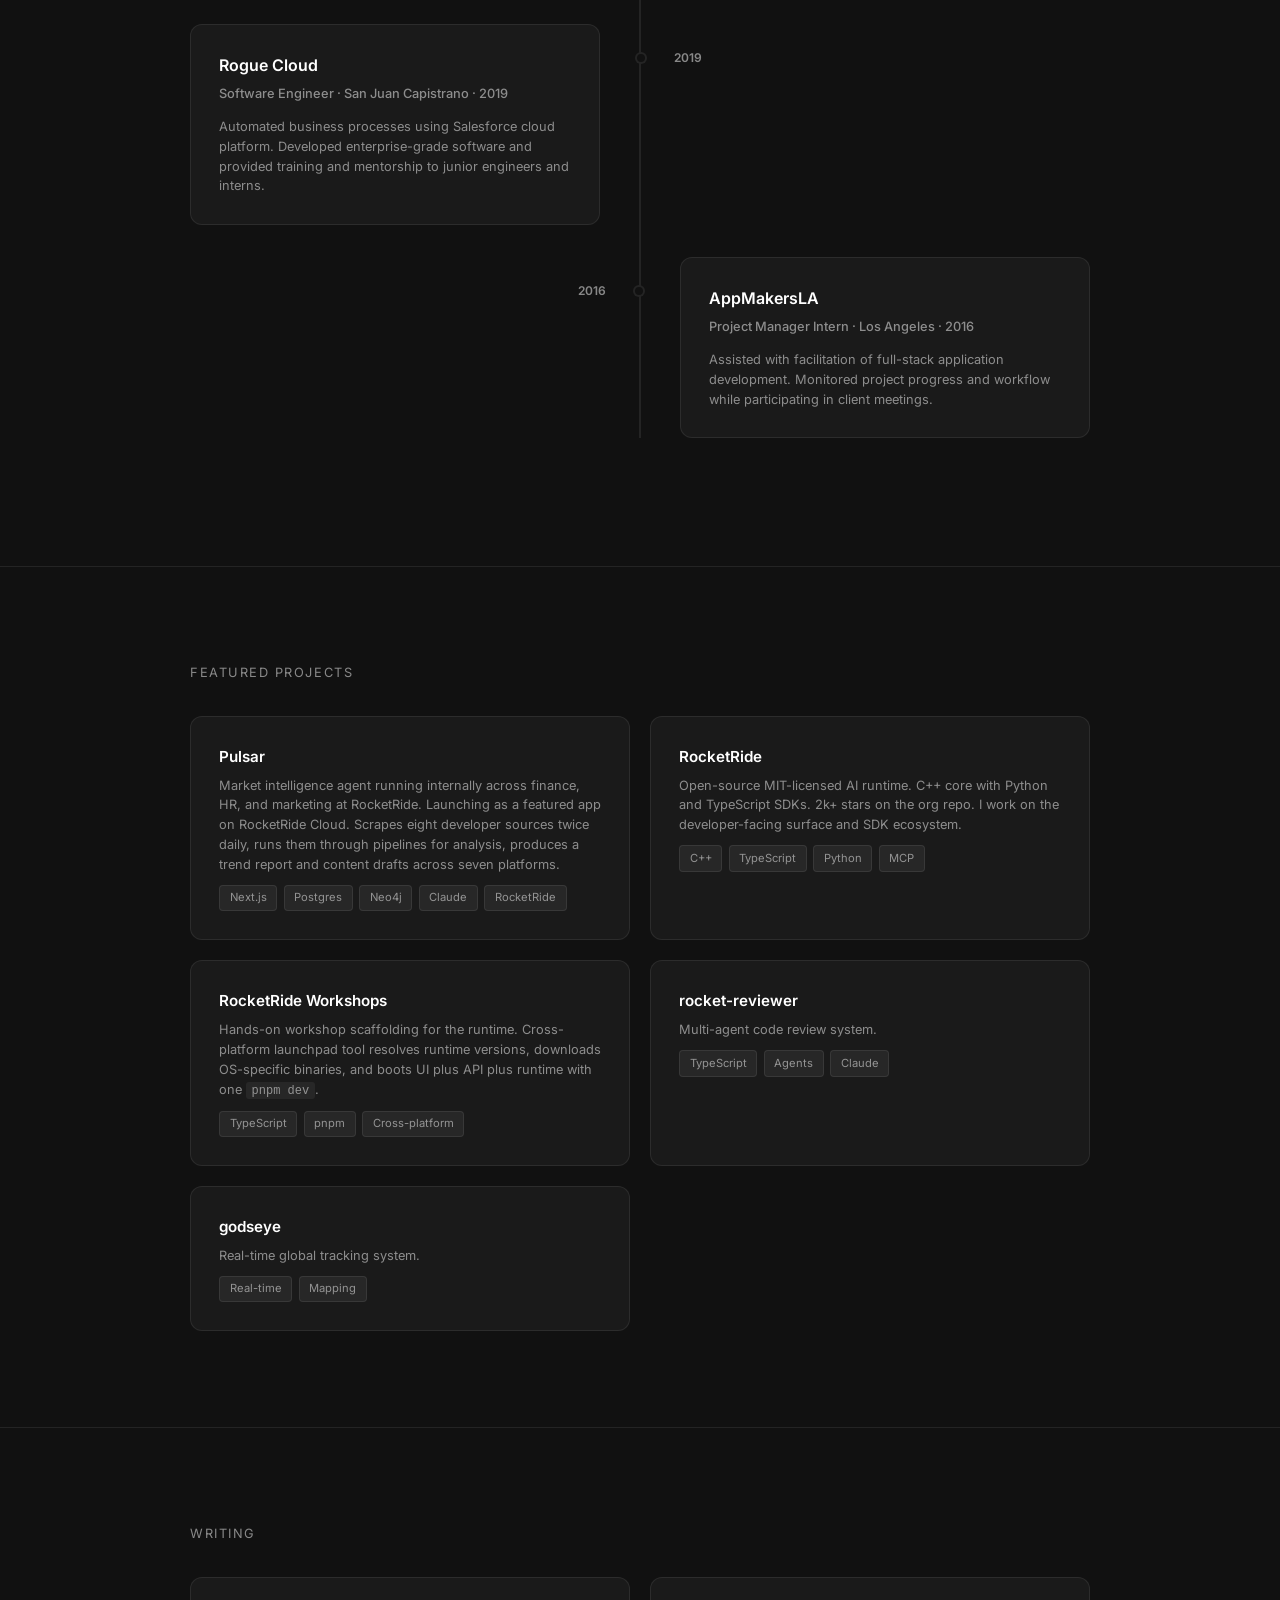
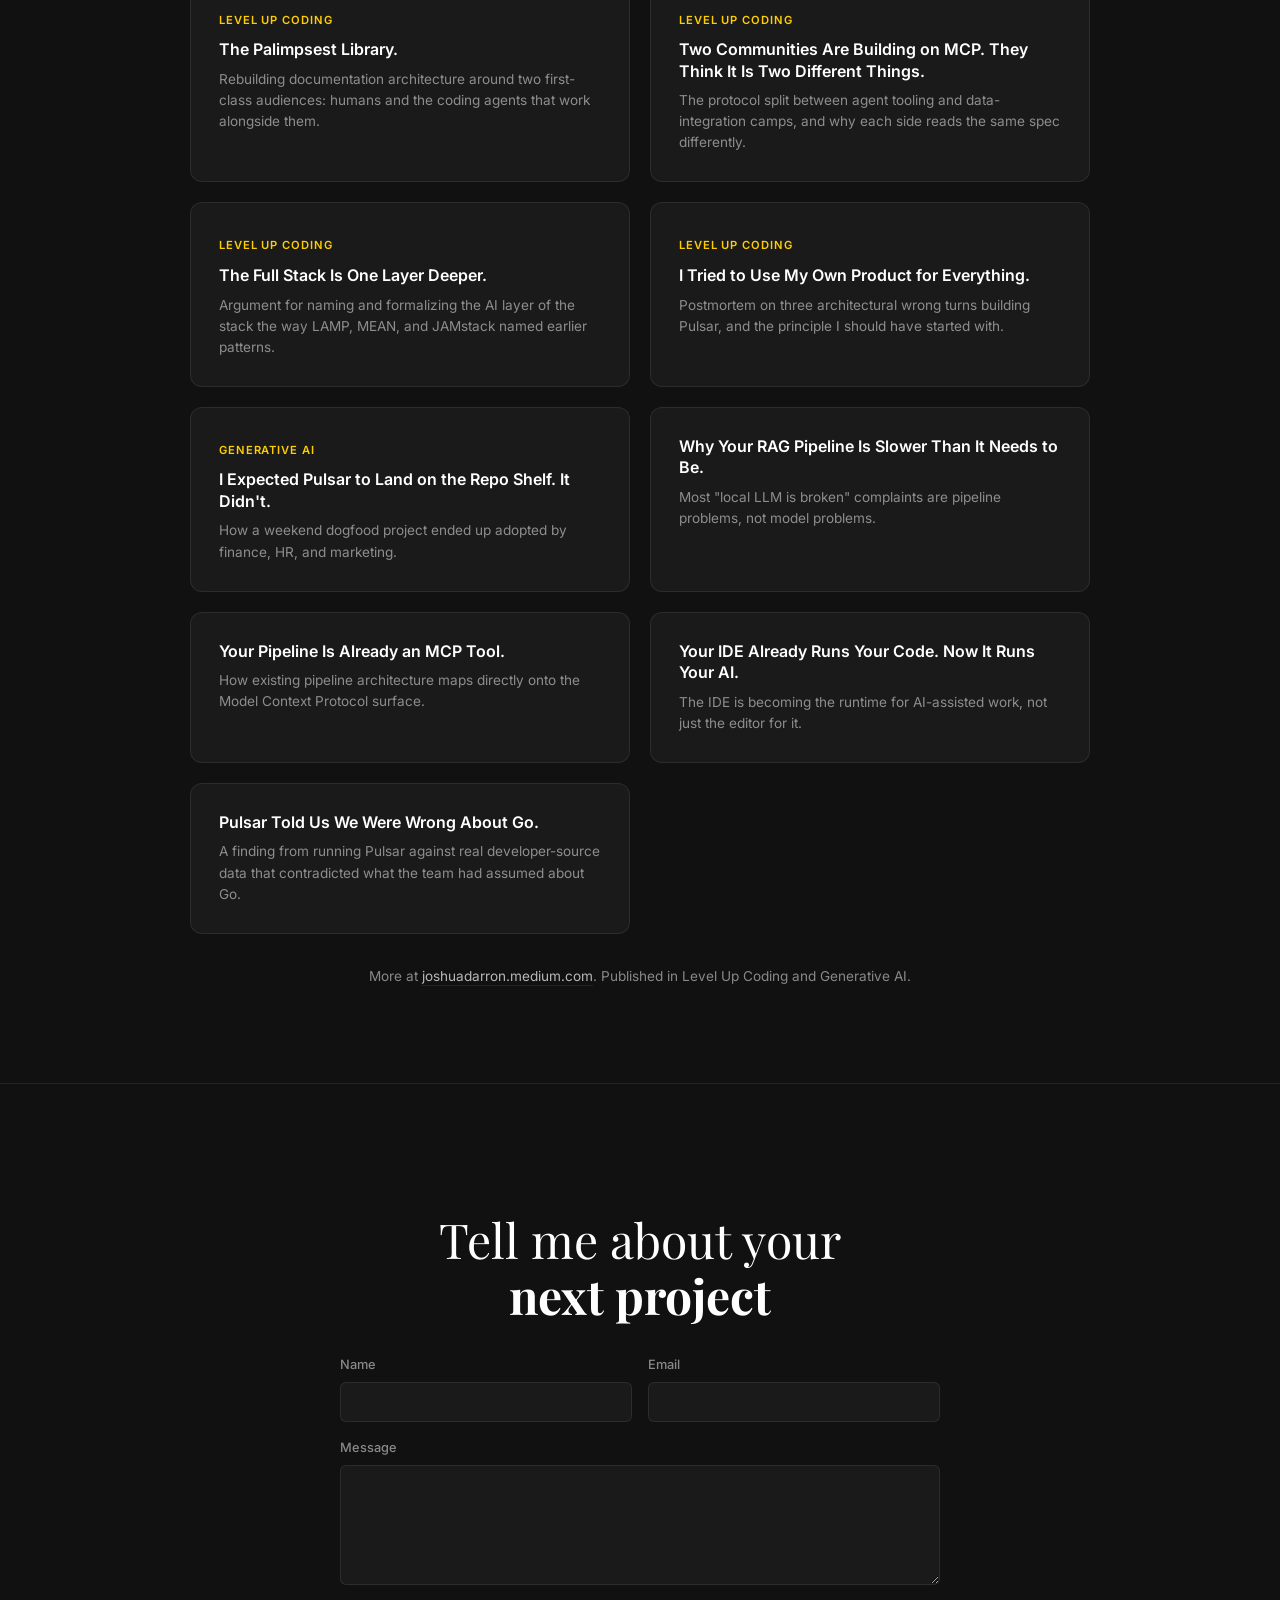
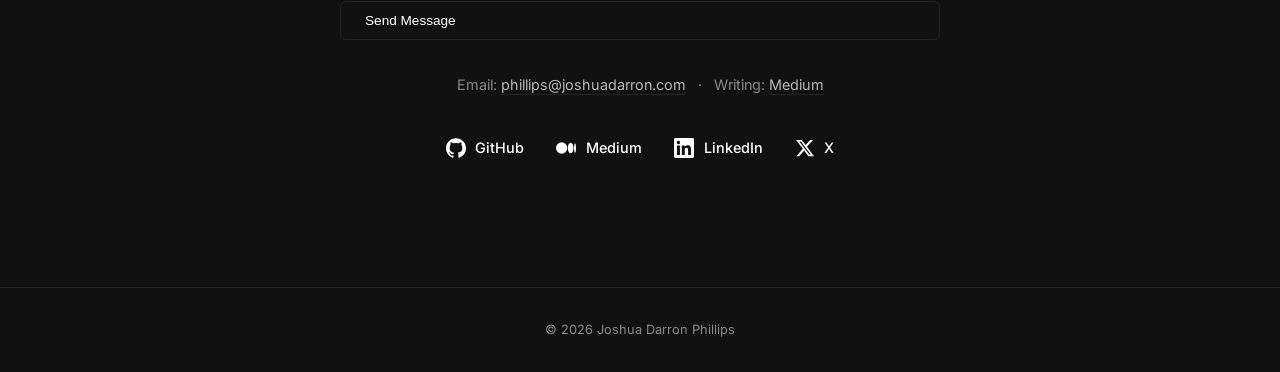
==== commit f69aacad: "fix: Correct writing publications and add Palimpsest summary. Co-Authored-By: Claude Opus 4.8 (1M co" ====
--- a/index.html
+++ b/index.html
@@ -742,12 +742,6 @@
 		<div class="container">
 			<p class="section-label">Writing</p>
 			<div class="writing-grid">
-				<a class="writing-card reveal" href="https://medium.com/gitconnected/mcp-is-the-connective-tissue-your-agent-stack-is-missing-318a3618bd35" target="_blank" rel="noopener">
-					<span class="writing-pub">Level Up Coding</span>
-					<h3>MCP Is the Connective Tissue Your Agent Stack Is Missing.</h3>
-					<p>A protocol-level explanation of why Model Context Protocol matters more than its
-						mention volume suggests.</p>
-				</a>
 				<a class="writing-card reveal" href="https://medium.com/gitconnected/the-palimpsest-library-ddd7ec03a7d1" target="_blank" rel="noopener">
 					<span class="writing-pub">Level Up Coding</span>
 					<h3>The Palimpsest Library.</h3>
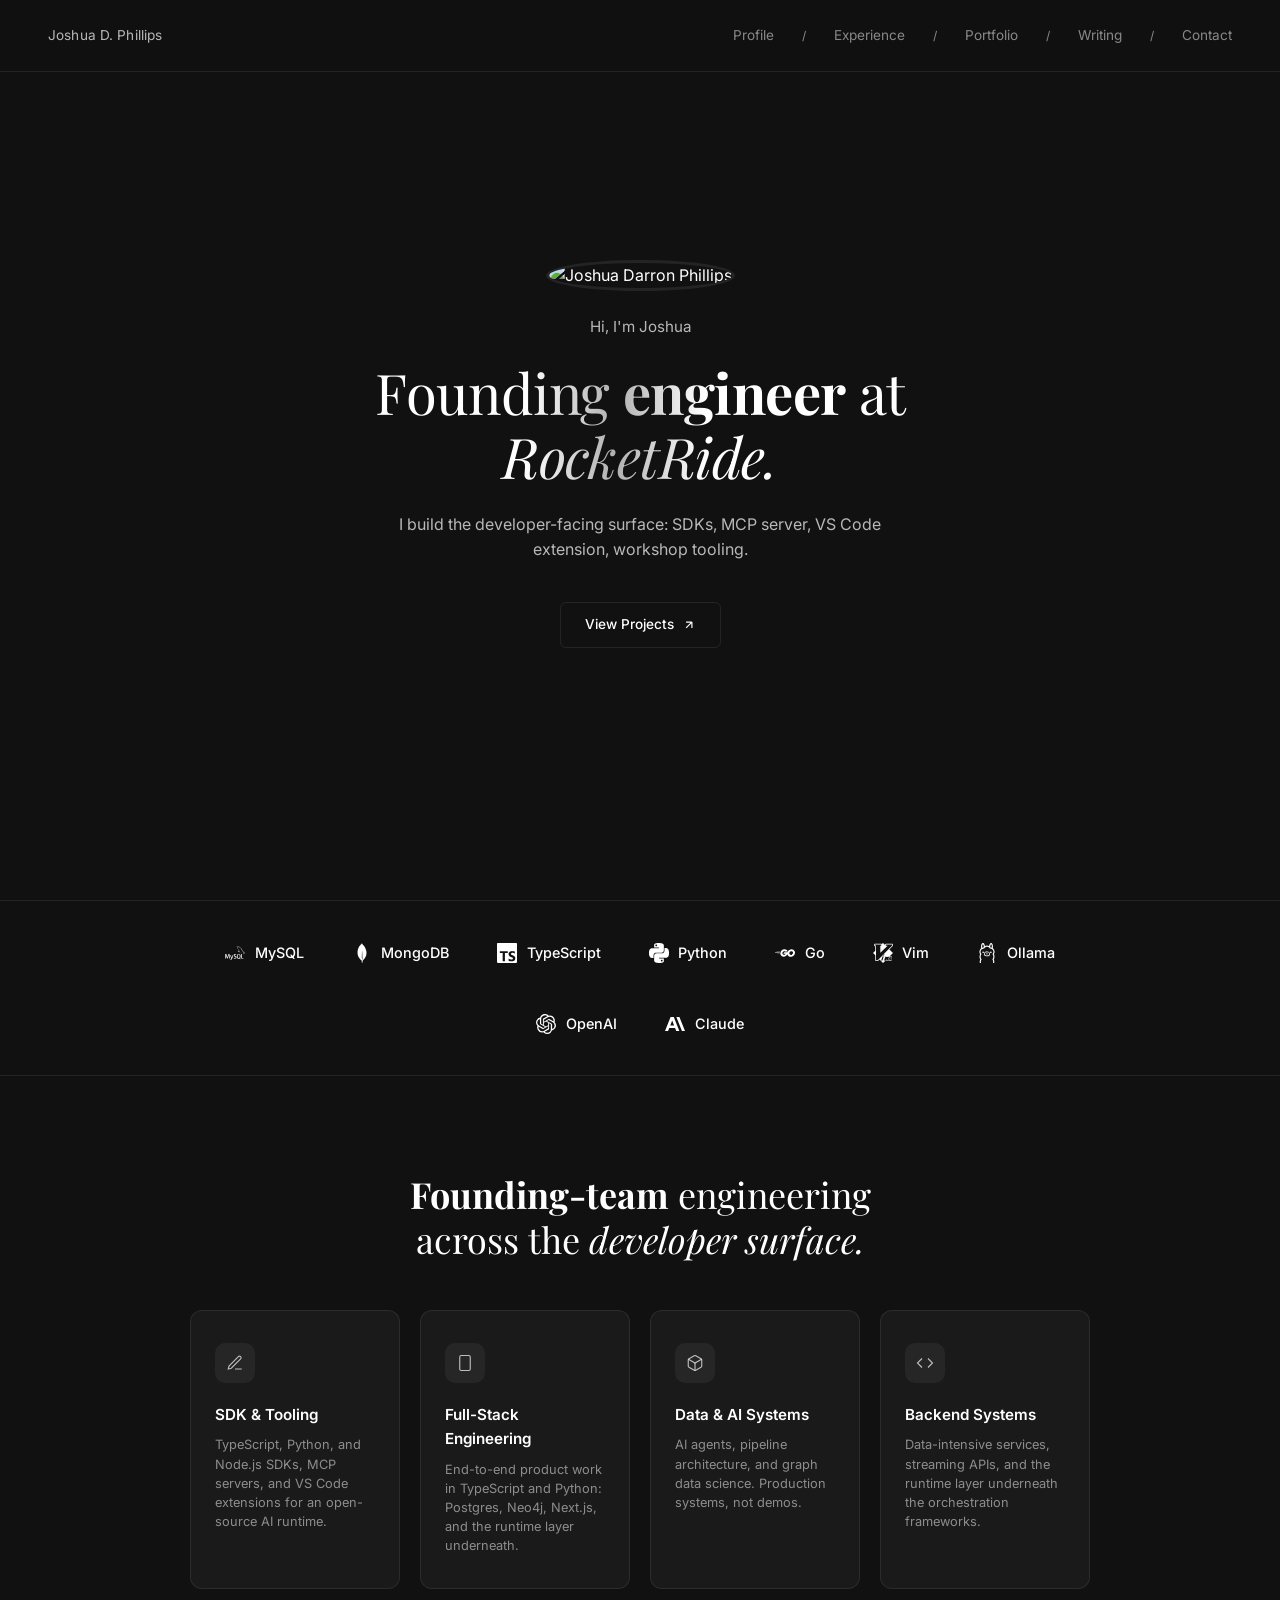
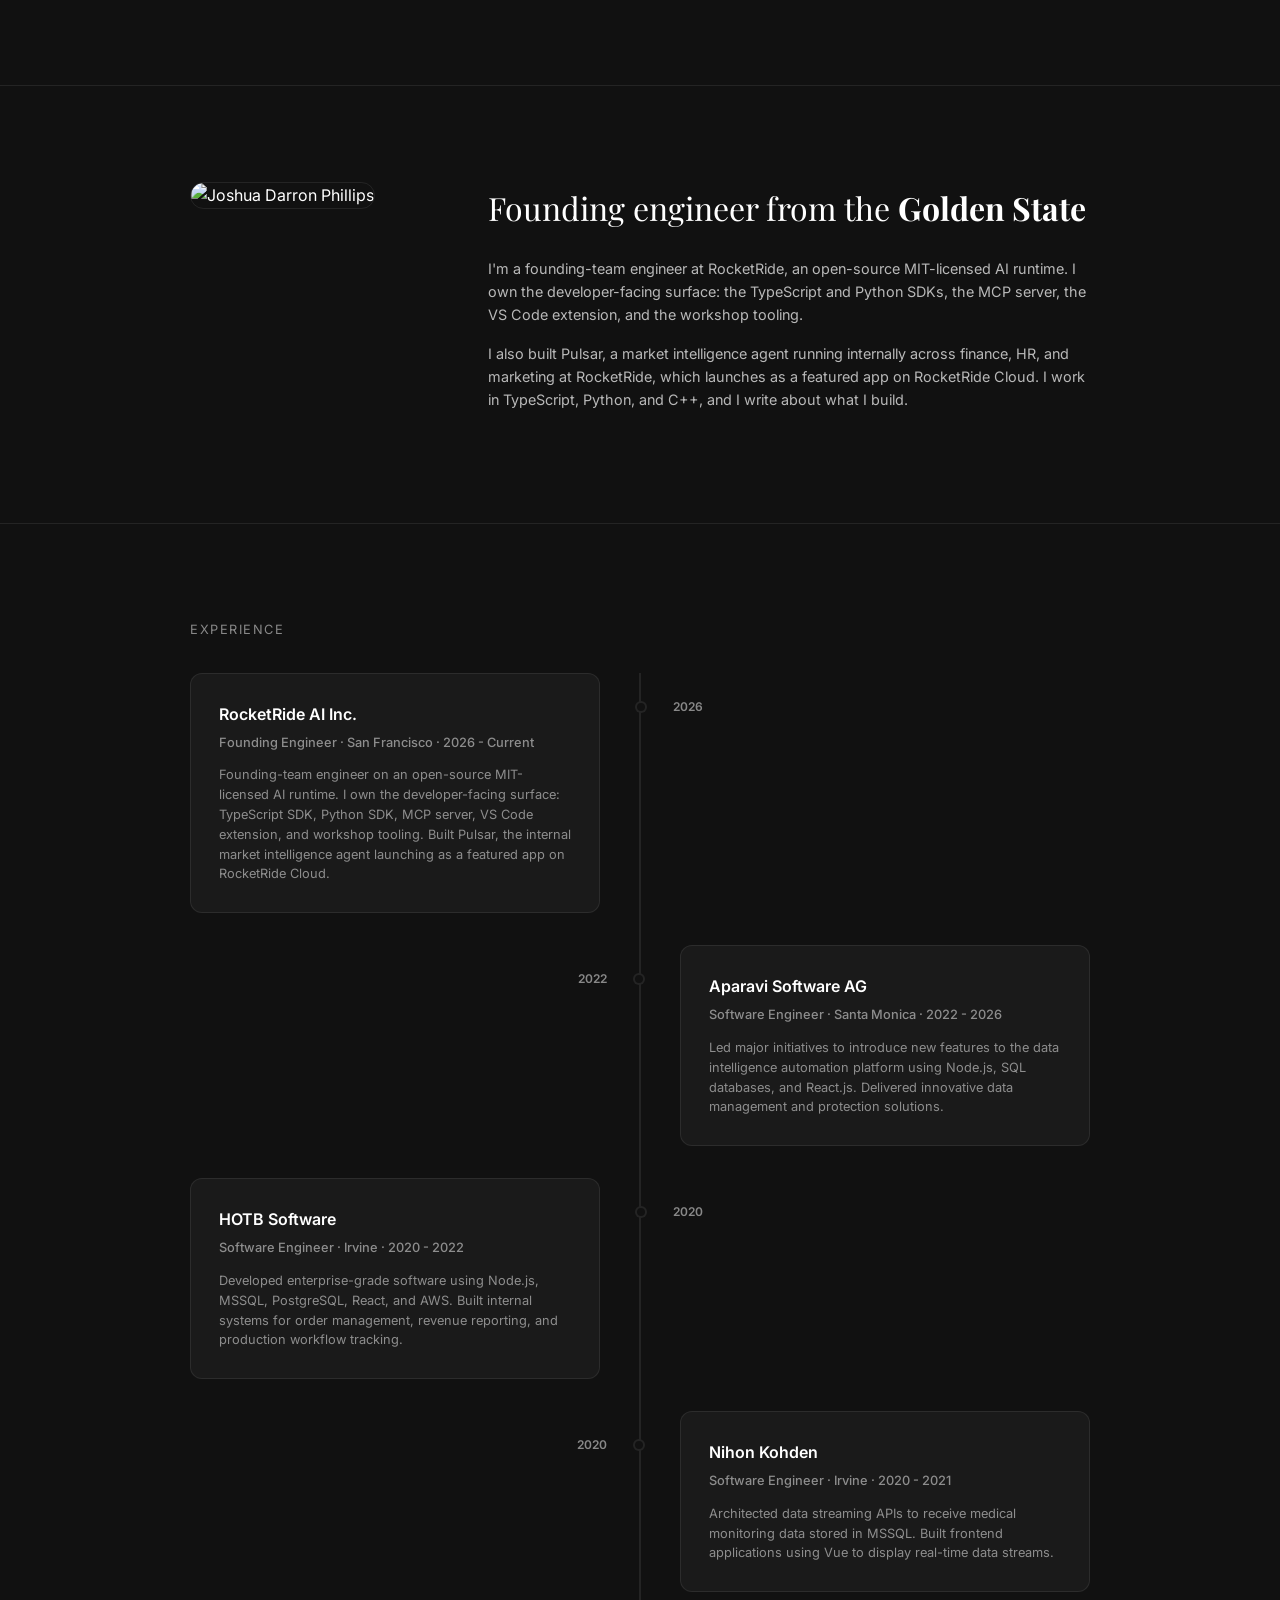
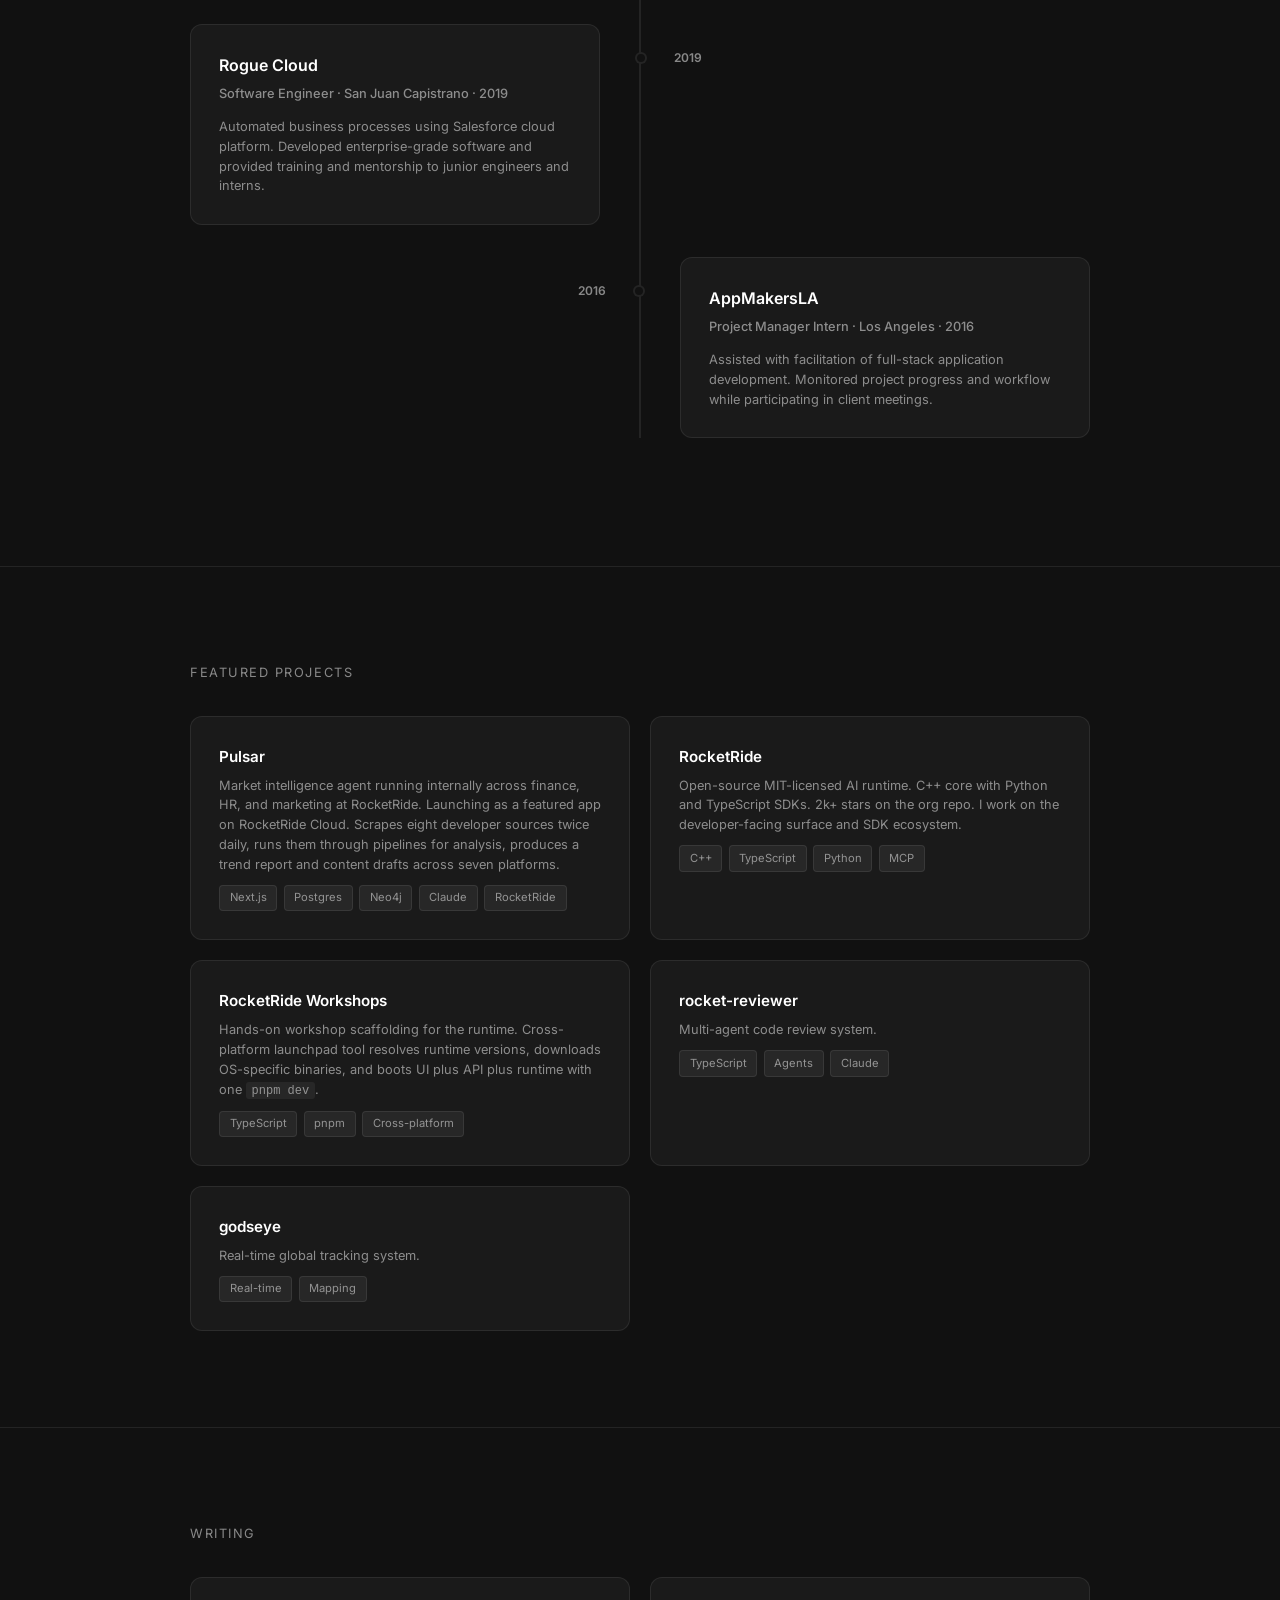
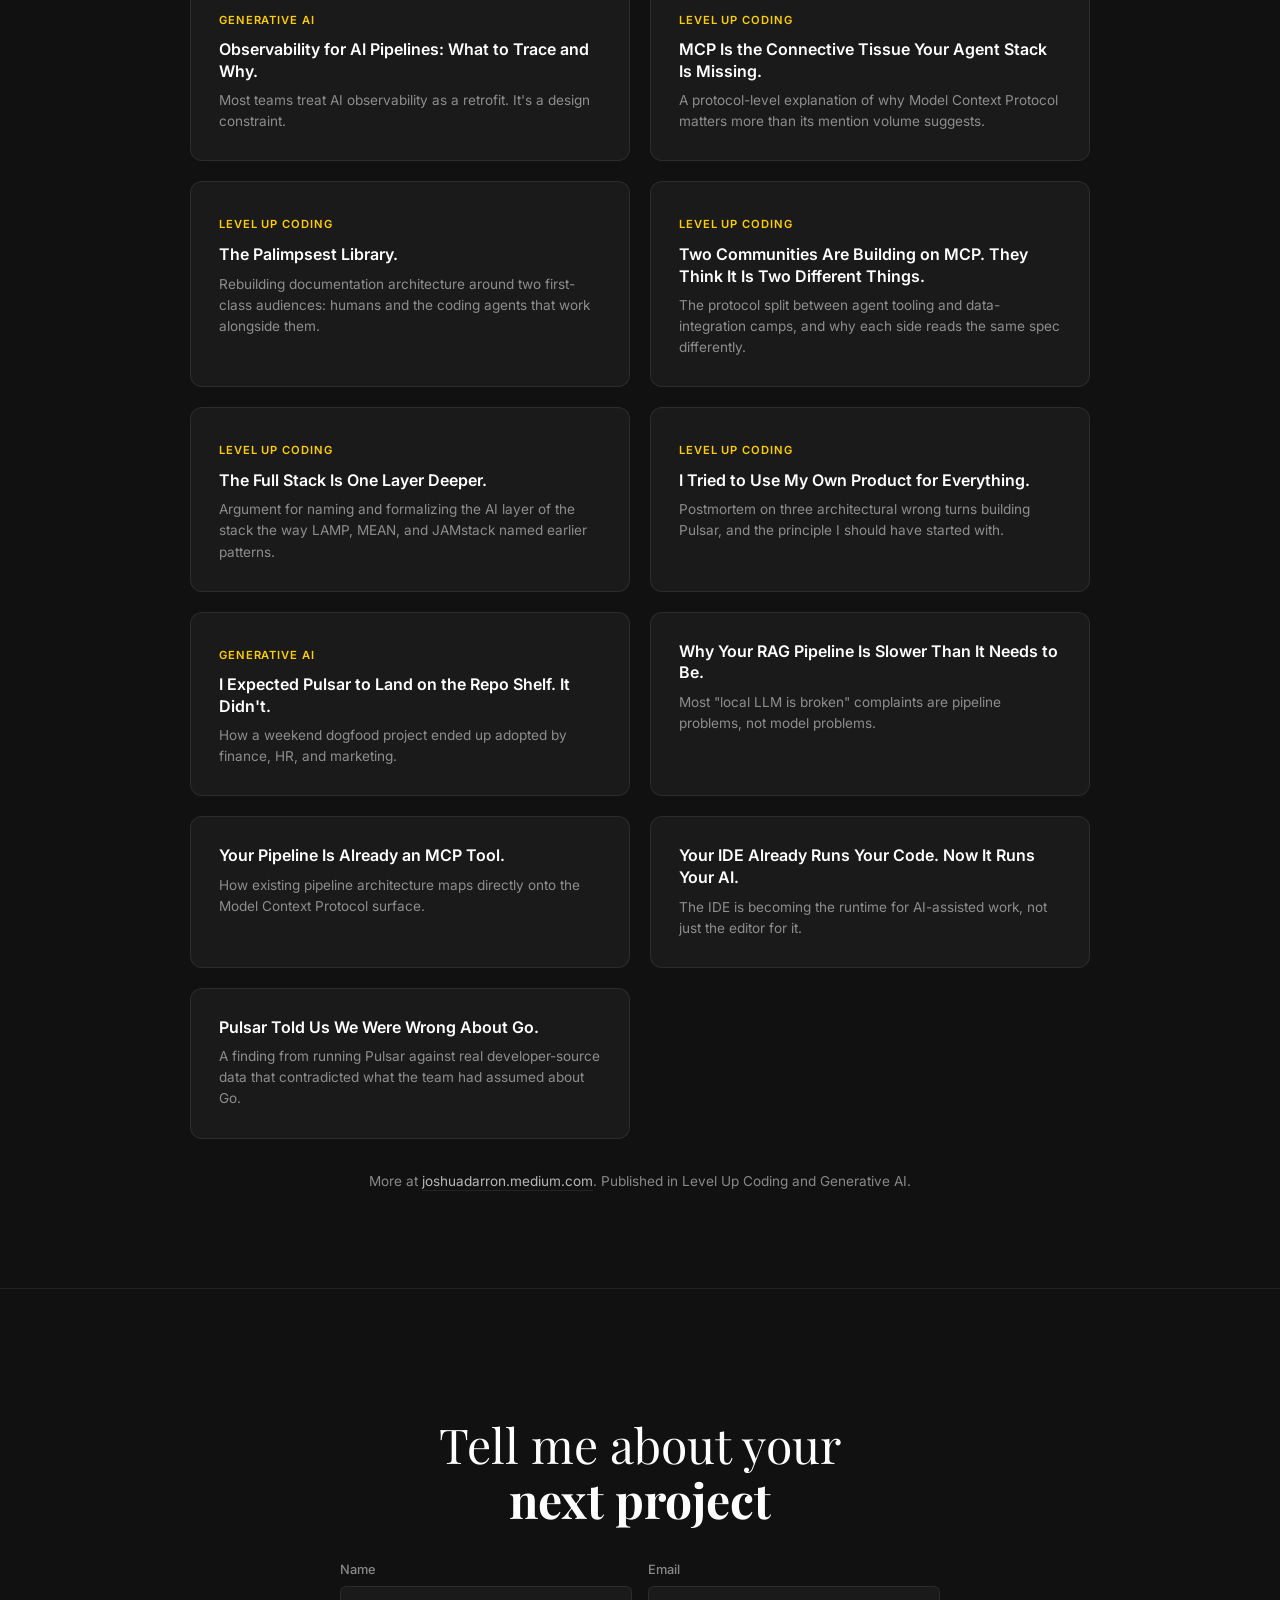
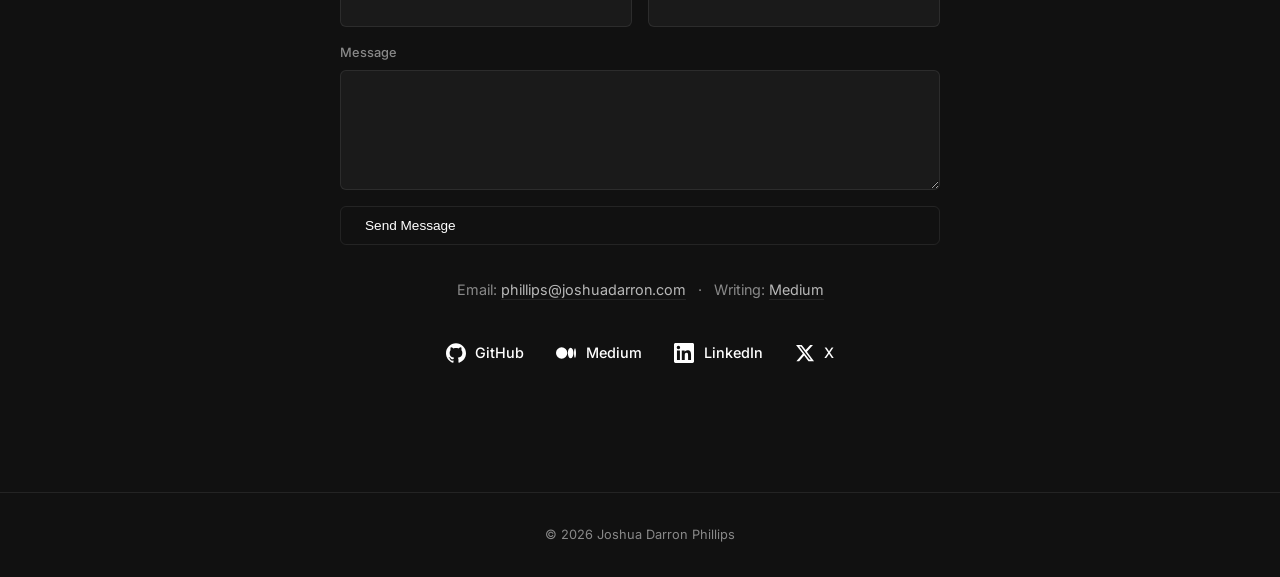
==== commit b7cd15d3: "docs: Add summary to observability article card. Co-Authored-By: Claude Opus 4.8 (1M context) <norep" ====
--- a/index.html
+++ b/index.html
@@ -742,6 +742,17 @@
 		<div class="container">
 			<p class="section-label">Writing</p>
 			<div class="writing-grid">
+				<a class="writing-card reveal" href="https://generativeai.pub/observability-for-ai-pipelines-what-to-trace-and-why-61e35b7f3ea9" target="_blank" rel="noopener">
+					<span class="writing-pub">Generative AI</span>
+					<h3>Observability for AI Pipelines: What to Trace and Why.</h3>
+					<p>Most teams treat AI observability as a retrofit. It's a design constraint.</p>
+				</a>
+				<a class="writing-card reveal" href="https://medium.com/gitconnected/mcp-is-the-connective-tissue-your-agent-stack-is-missing-318a3618bd35" target="_blank" rel="noopener">
+					<span class="writing-pub">Level Up Coding</span>
+					<h3>MCP Is the Connective Tissue Your Agent Stack Is Missing.</h3>
+					<p>A protocol-level explanation of why Model Context Protocol matters more than its
+						mention volume suggests.</p>
+				</a>
 				<a class="writing-card reveal" href="https://medium.com/gitconnected/the-palimpsest-library-ddd7ec03a7d1" target="_blank" rel="noopener">
 					<span class="writing-pub">Level Up Coding</span>
 					<h3>The Palimpsest Library.</h3>
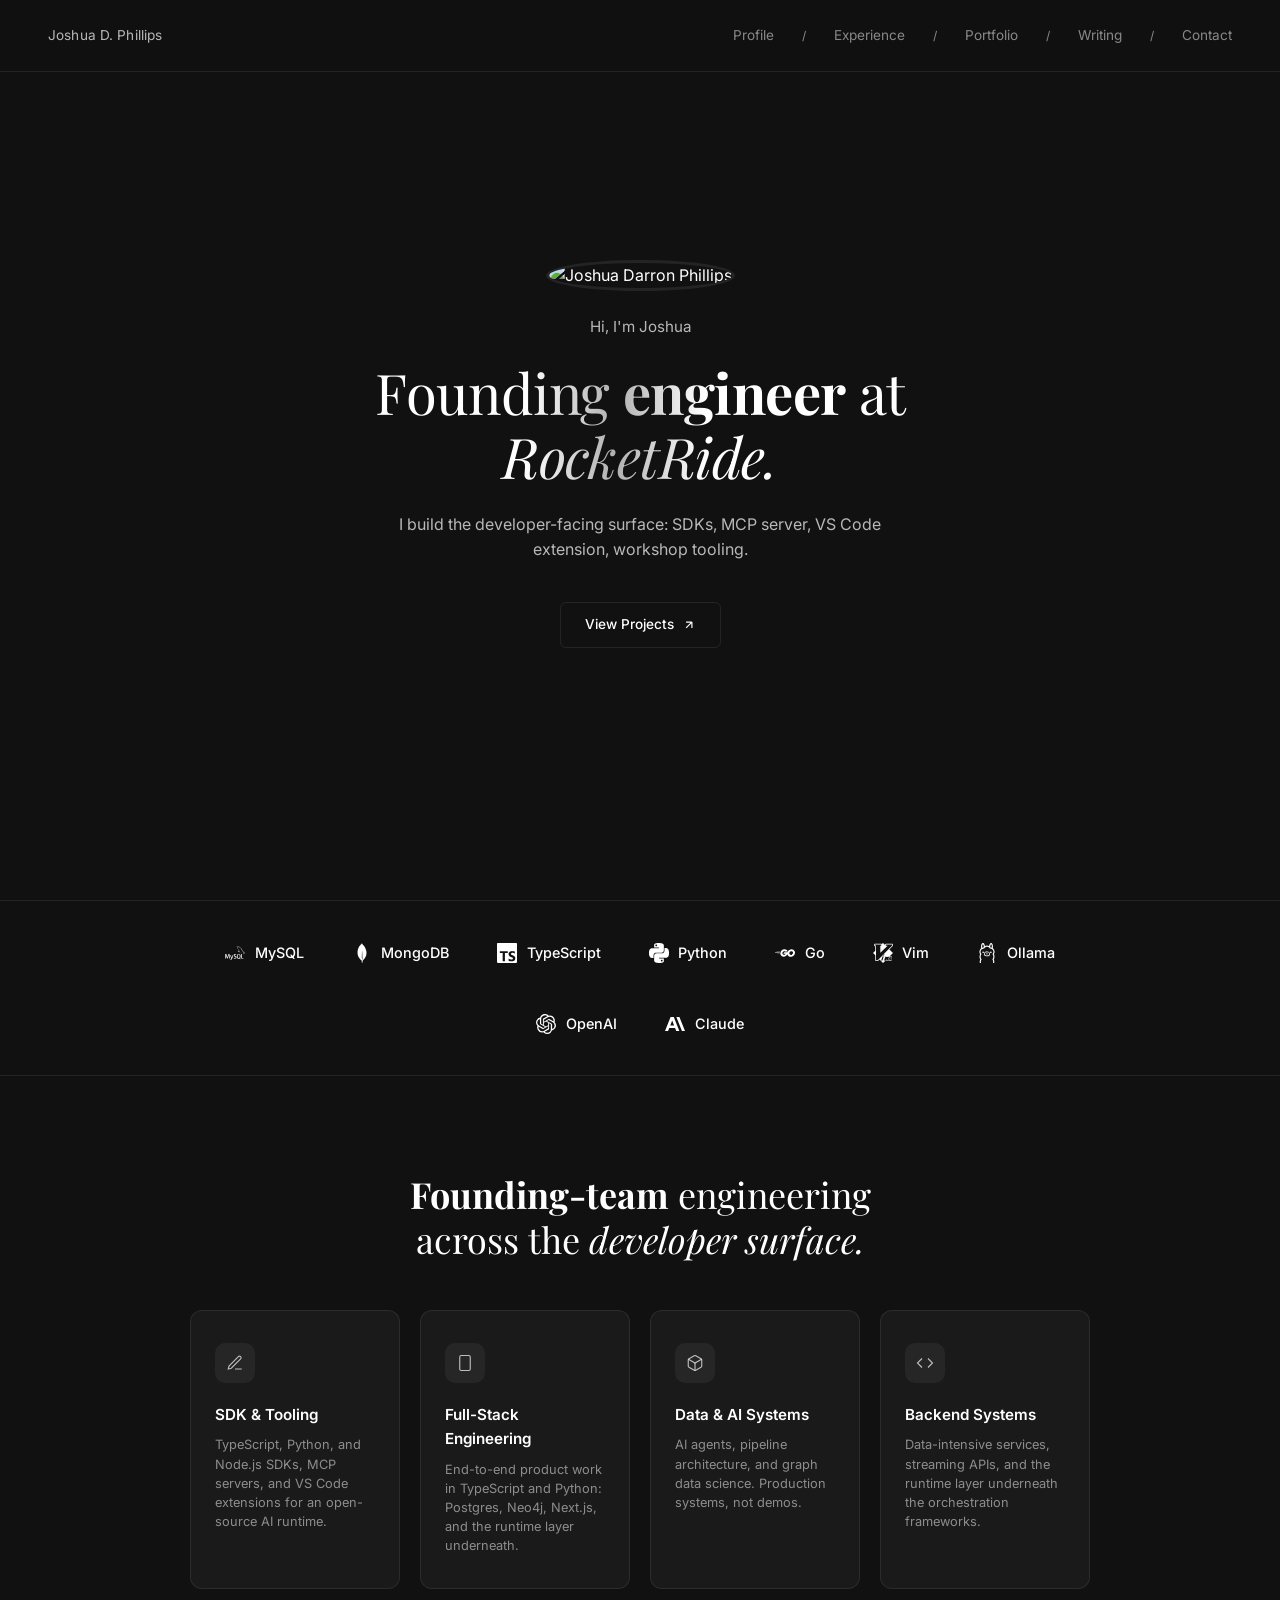
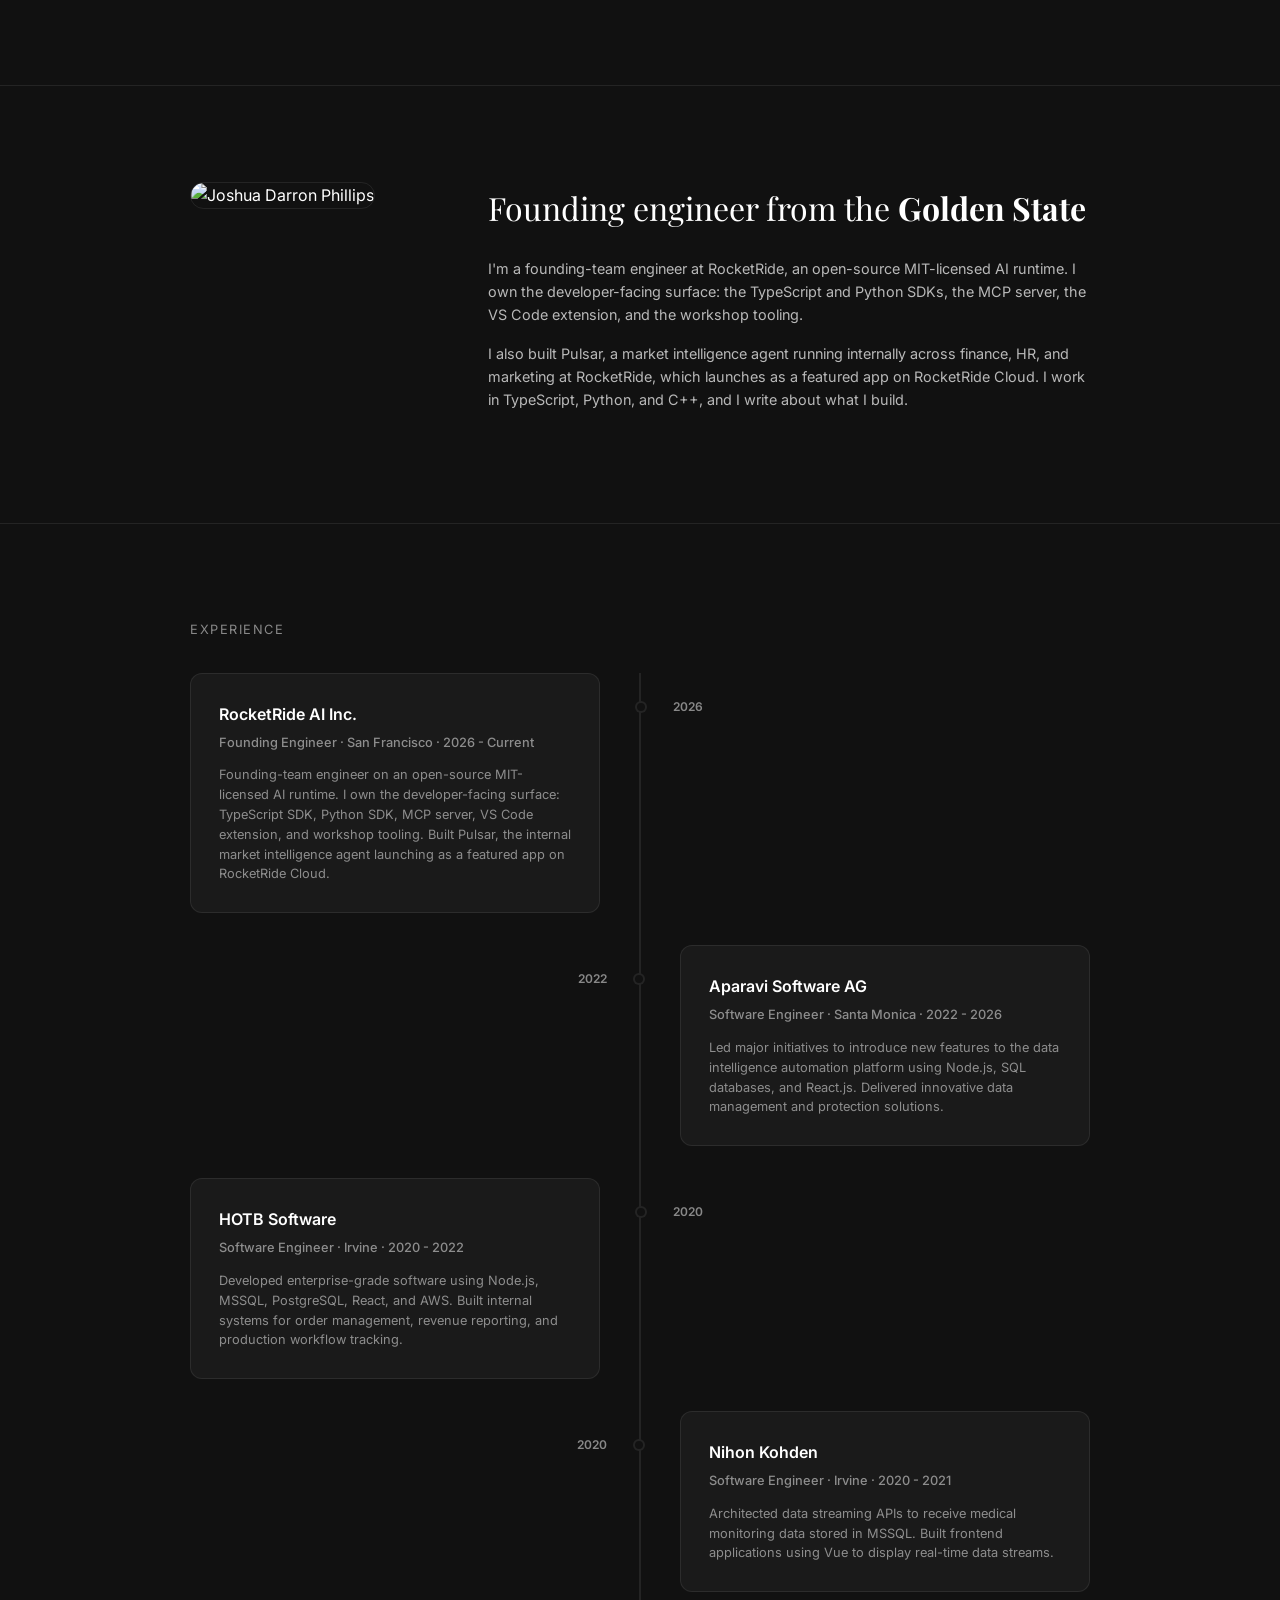
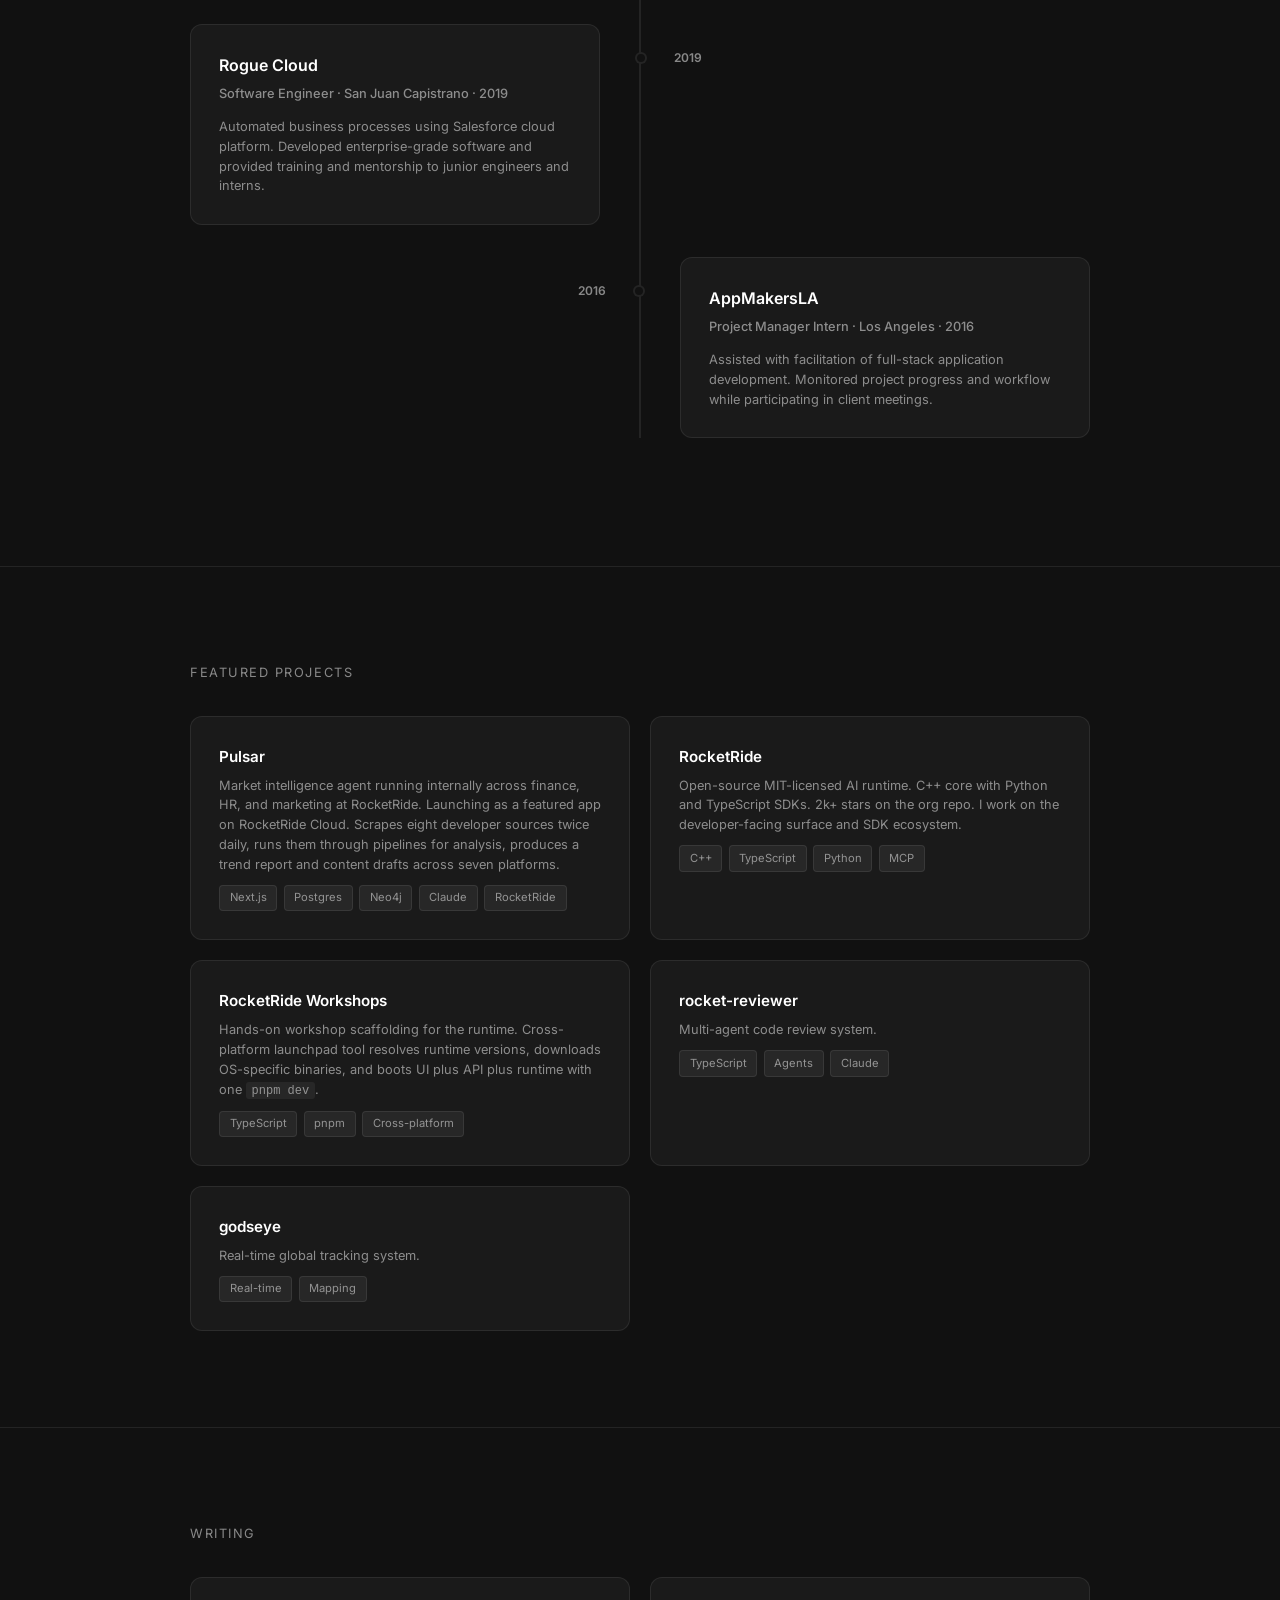
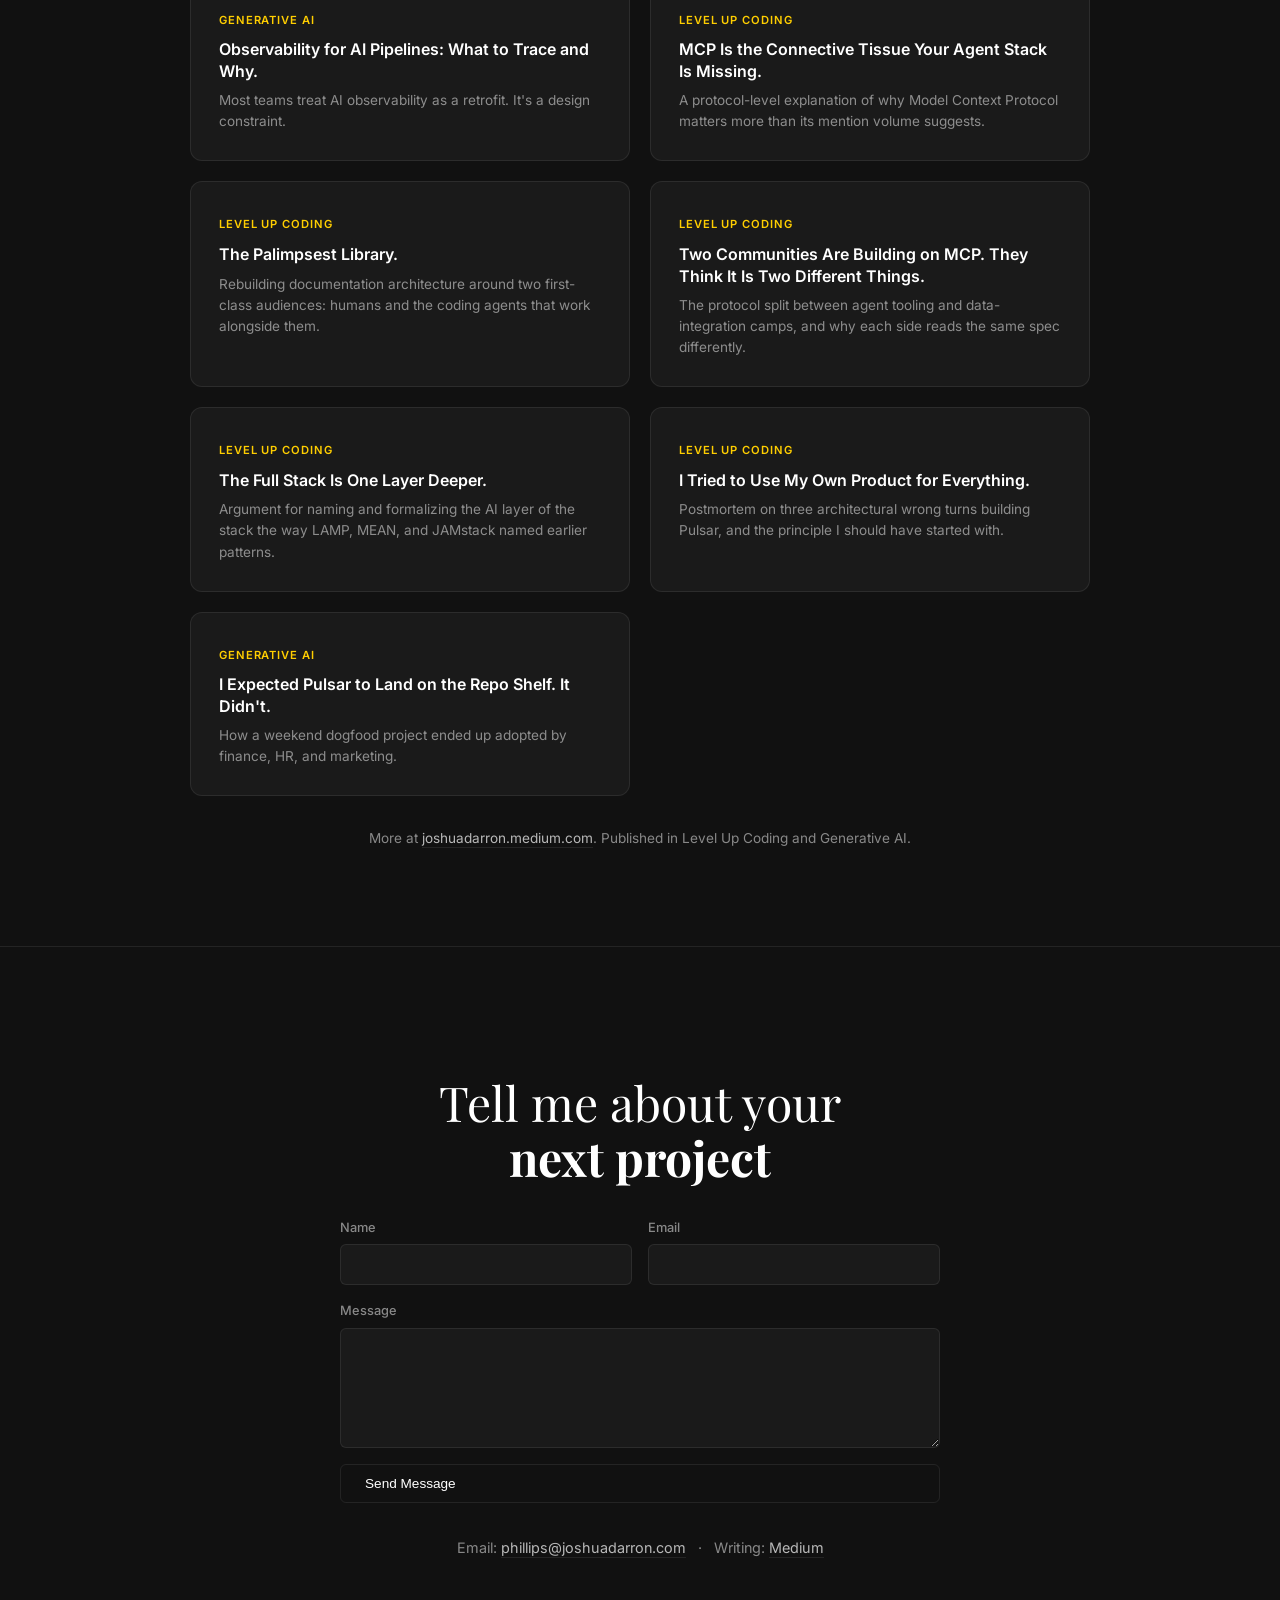
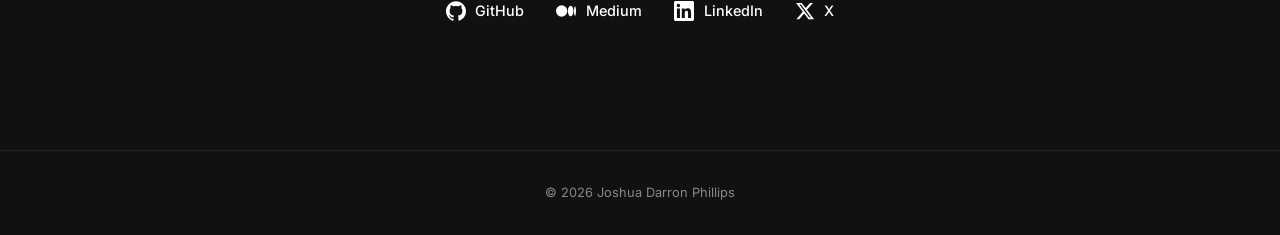
==== commit 6fa91341: "chore: Remove unpublished articles from writing section. Drops the four writing cards without a publ" ====
--- a/index.html
+++ b/index.html
@@ -783,26 +783,6 @@
 					<p>How a weekend dogfood project ended up adopted by finance, HR, and
 						marketing.</p>
 				</a>
-				<a class="writing-card reveal" href="https://joshuadarron.medium.com/why-your-rag-pipeline-is-slower-than-it-needs-to-be-419c6cdf89a8" target="_blank" rel="noopener">
-					<h3>Why Your RAG Pipeline Is Slower Than It Needs to Be.</h3>
-					<p>Most "local LLM is broken" complaints are pipeline problems, not model
-						problems.</p>
-				</a>
-				<a class="writing-card reveal" href="https://joshuadarron.medium.com/your-pipeline-is-already-an-mcp-tool-80449730886f" target="_blank" rel="noopener">
-					<h3>Your Pipeline Is Already an MCP Tool.</h3>
-					<p>How existing pipeline architecture maps directly onto the Model Context
-						Protocol surface.</p>
-				</a>
-				<a class="writing-card reveal" href="https://joshuadarron.medium.com/your-ide-already-runs-your-code-now-it-runs-your-ai-65acfde22f66" target="_blank" rel="noopener">
-					<h3>Your IDE Already Runs Your Code. Now It Runs Your AI.</h3>
-					<p>The IDE is becoming the runtime for AI-assisted work, not just the editor for
-						it.</p>
-				</a>
-				<a class="writing-card reveal" href="https://joshuadarron.medium.com/pulsar-told-us-we-were-wrong-about-go-f1fdfa892b3d" target="_blank" rel="noopener">
-					<h3>Pulsar Told Us We Were Wrong About Go.</h3>
-					<p>A finding from running Pulsar against real developer-source data that
-						contradicted what the team had assumed about Go.</p>
-				</a>
 			</div>
 			<p class="writing-footer reveal">More at
 				<a href="https://joshuadarron.medium.com/" target="_blank" rel="noopener">joshuadarron.medium.com</a>.
